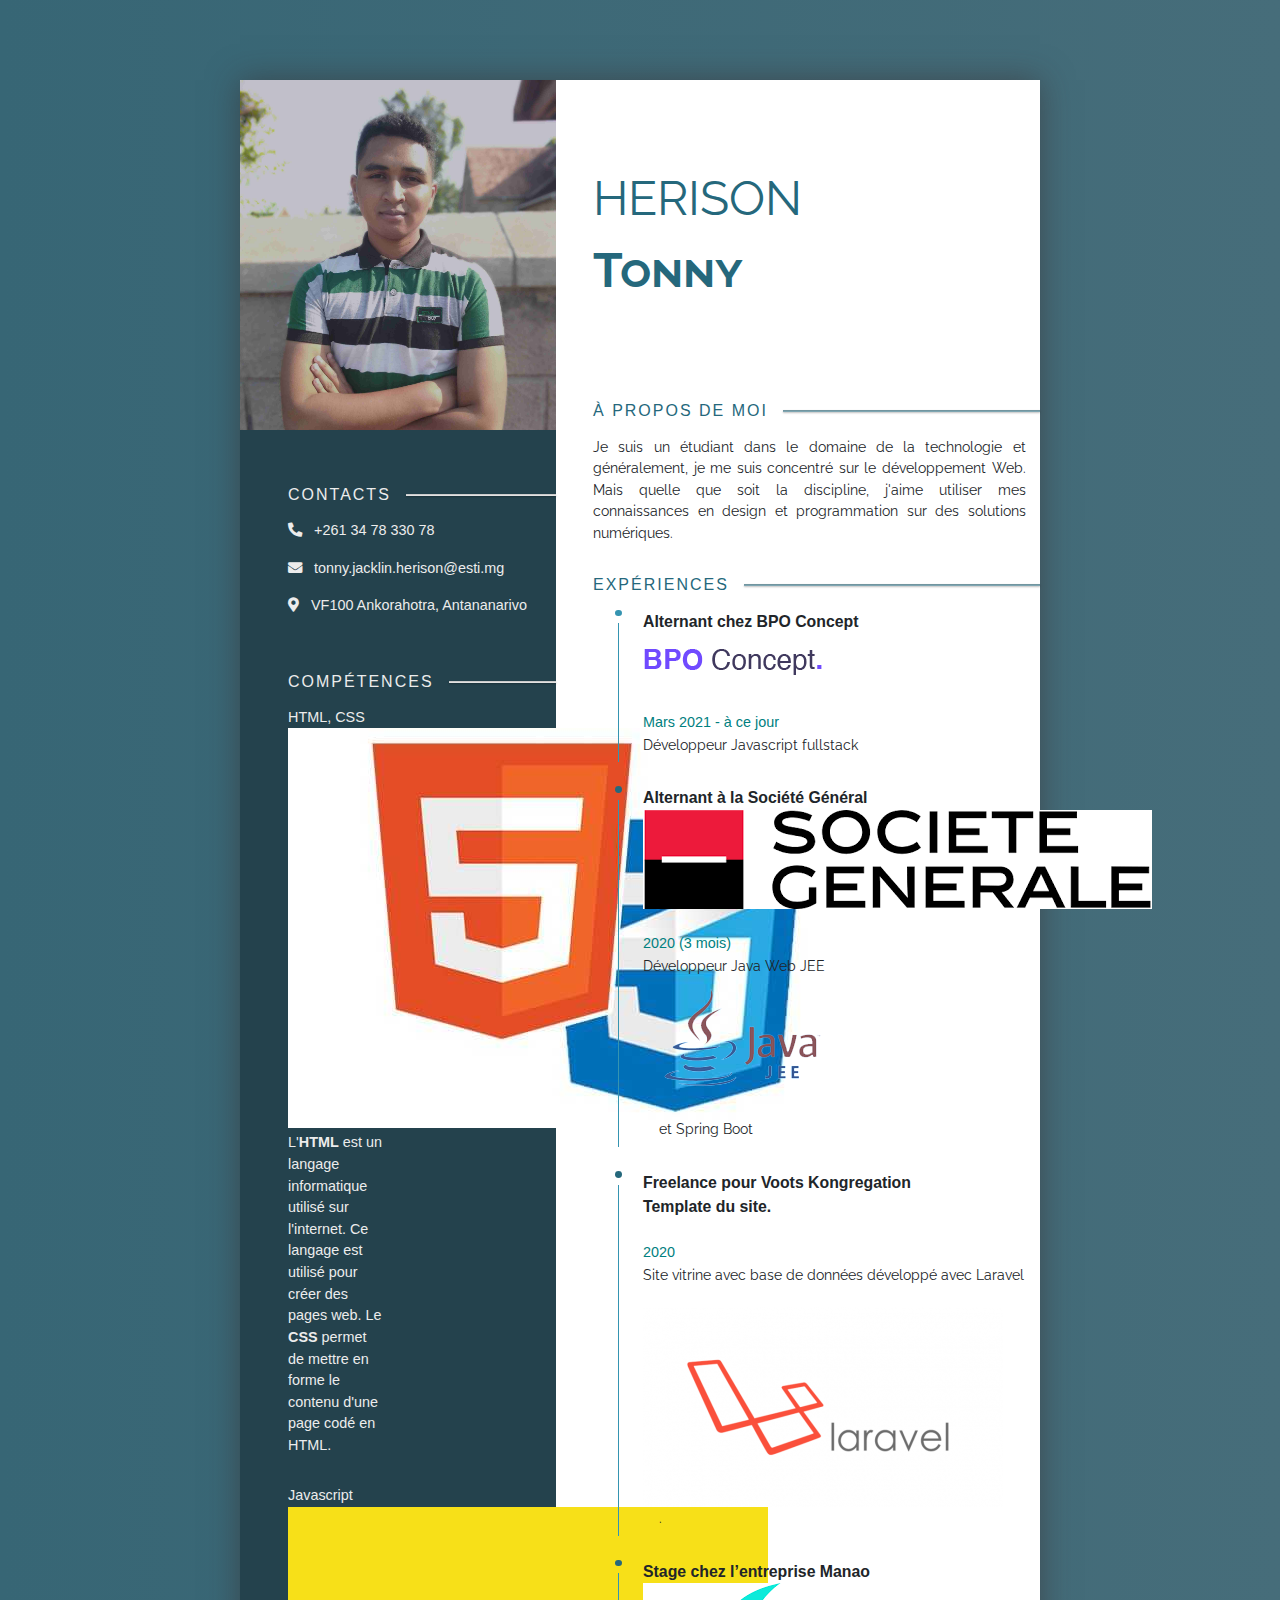
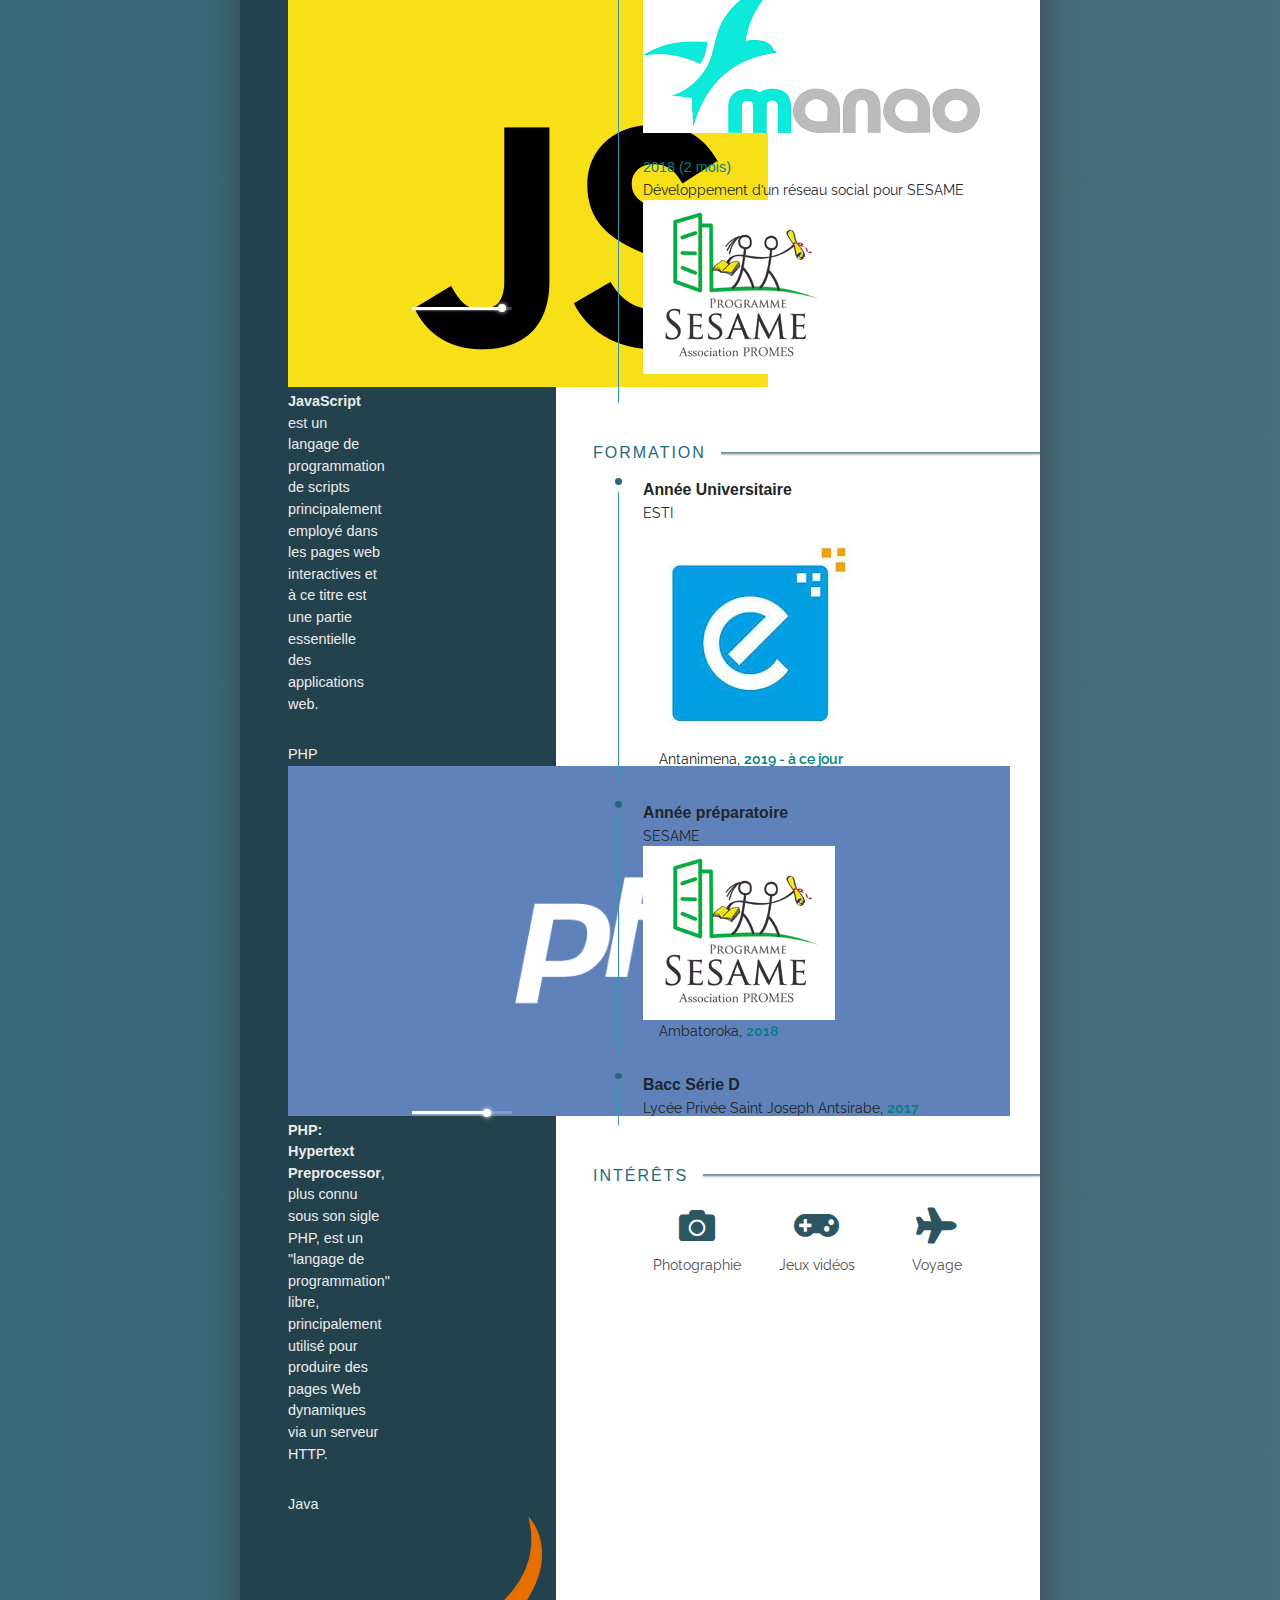
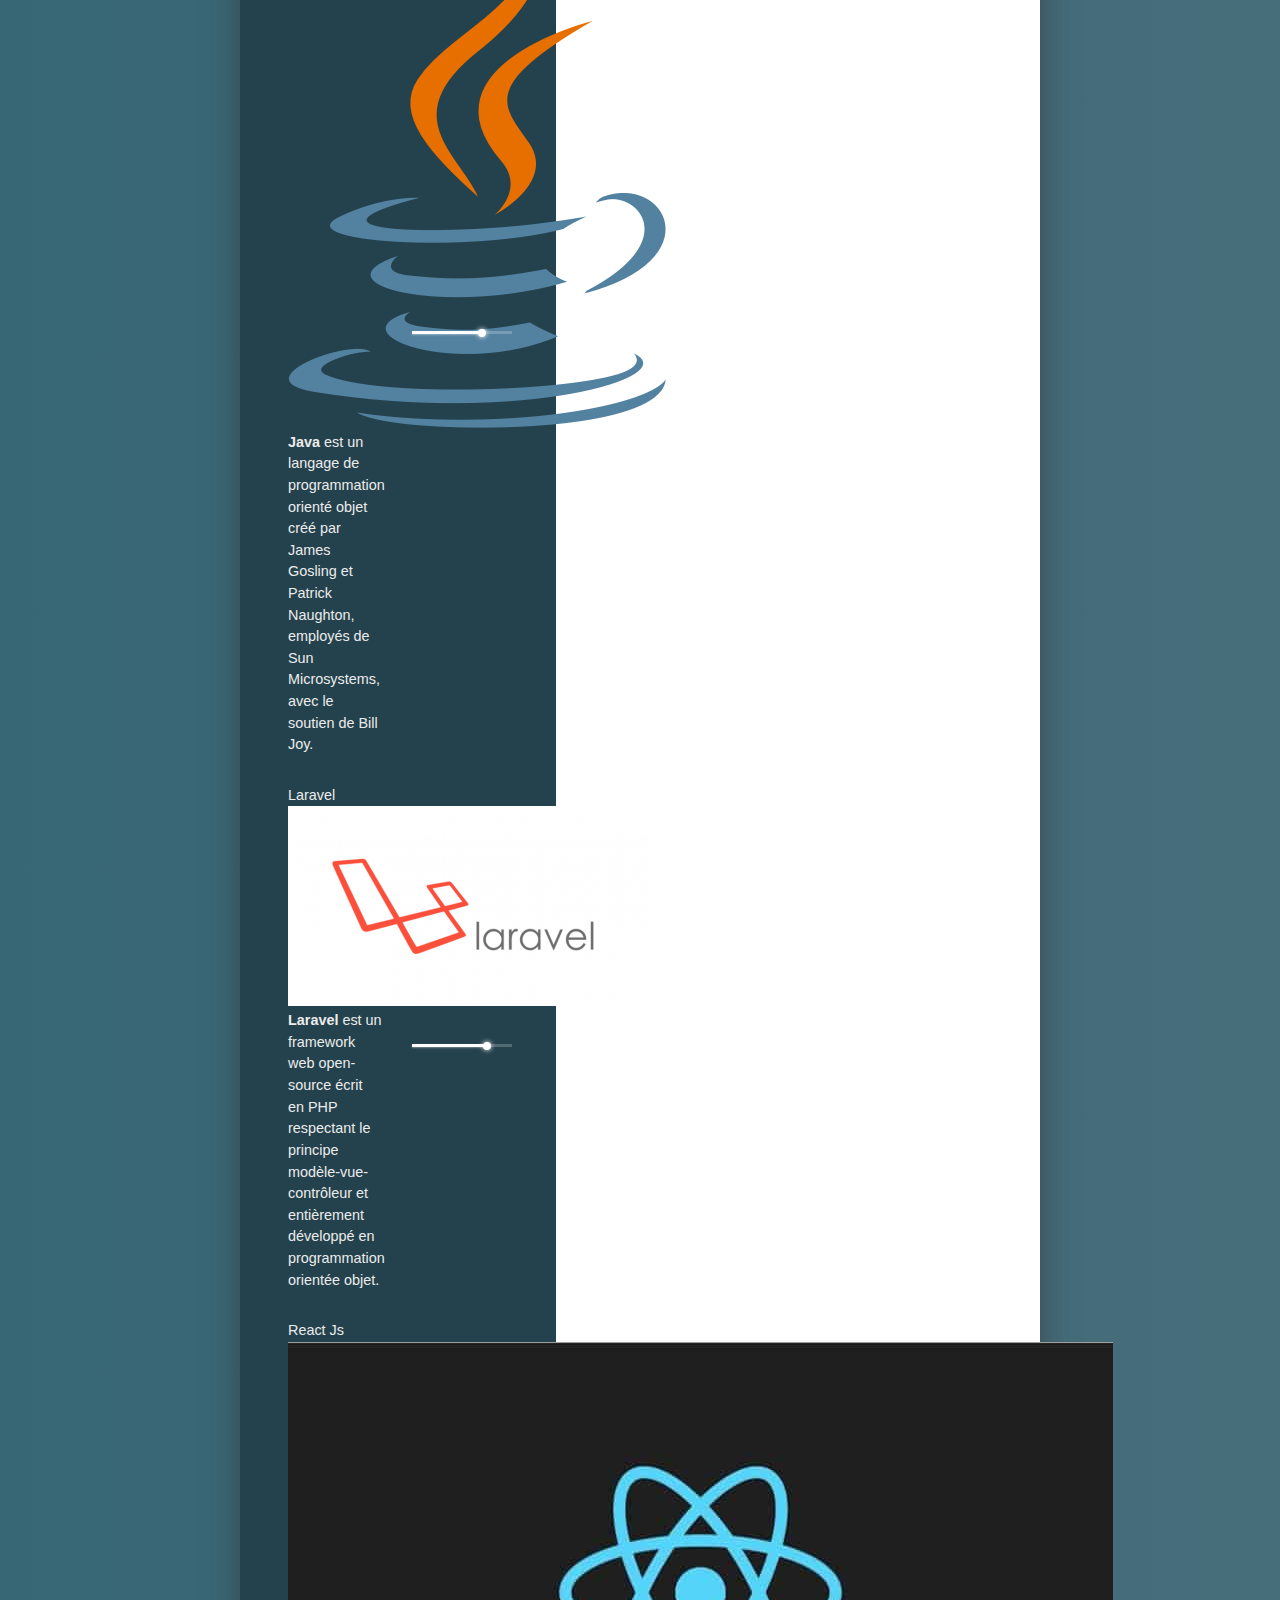
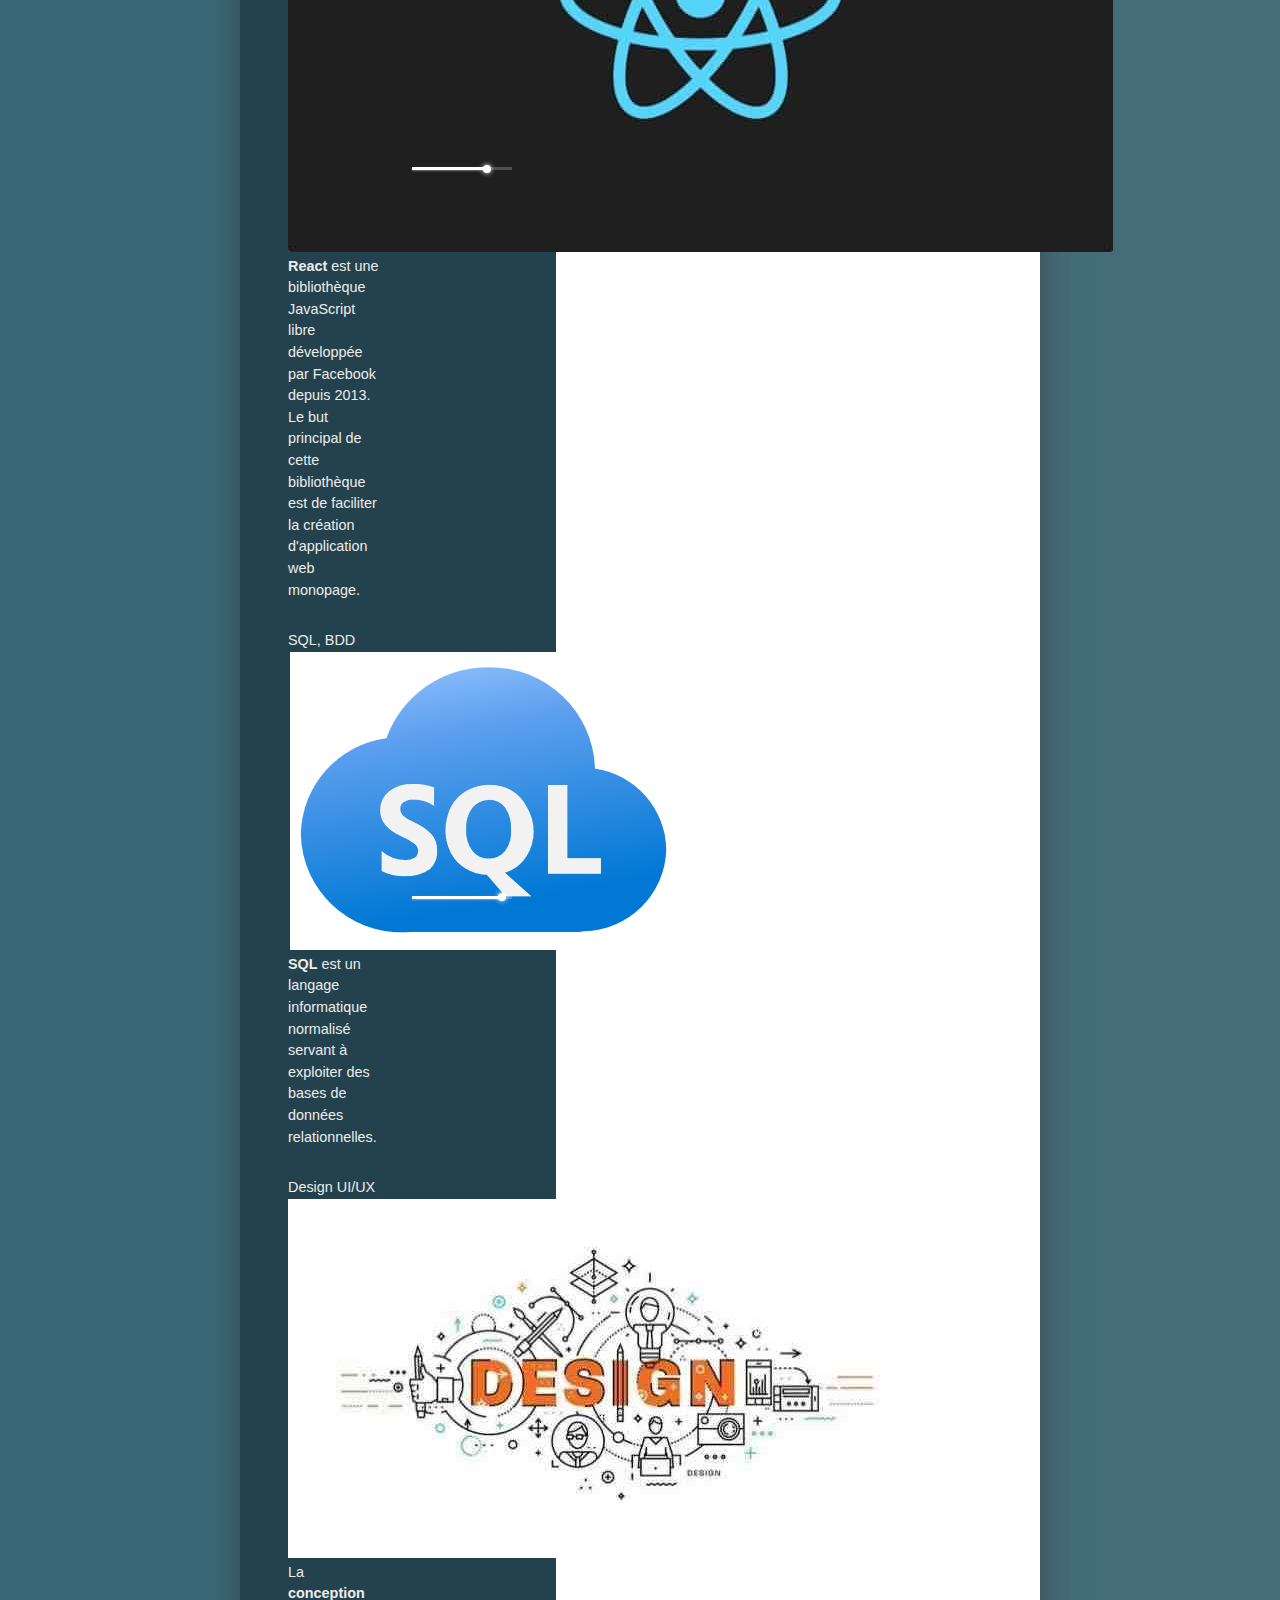
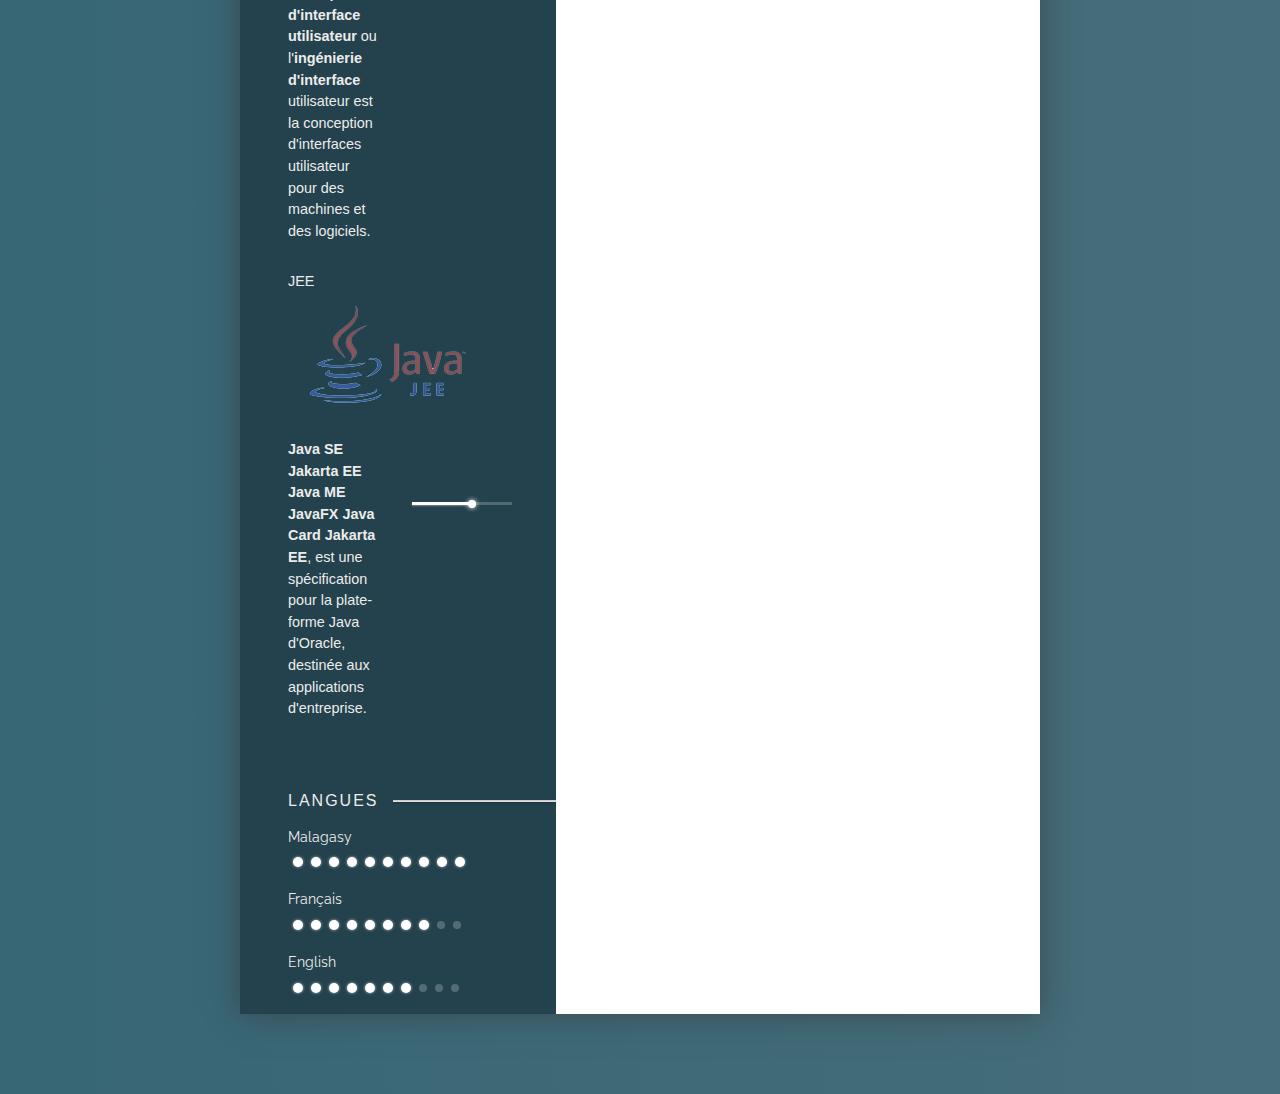
==== index.html @ b2d3aec9 "Maj CV 1.1" ====
<!DOCTYPE html>
<html lang="fr">
<head>
    <meta charset="UTF-8">
    <meta name="viewport" content="width=device-width, initial-scale=1.0">

    <link rel="stylesheet" href="./plugins/bootstrap-4.3.1-dist/css/bootstrap.min.css">
    <link rel="stylesheet" href="./plugins/fontawesome-free-5.15.1-web/css/all.min.css">
    <link rel="stylesheet" href="./assets/css/tooltip.min.css">
    <link rel="stylesheet" href="./assets/css/master.min.css">
    <link rel="stylesheet" href="./assets/css/responsive.min.css">

    <link rel="shortcut icon" href="./favicon.svg" type="image/svg">

    <title>Tonny HERISON</title>
</head>
<body>
    
    <main>
        <div class="principale">
            <div class="row">
                <div class="col-5" id="left-side">
                    <button class="btn-close p-2 pt-3">
                        <span></span>
                    </button>
                    <div class="left-content">
                        <div class="poster">
                            <img src="./assets/images/photo.jpg" alt="HERISON Tonny">
                        </div>
                        <div class="contenu">
                            <div class="contacts bloc">
                                <div class="d-flex align-items-center bloc-title">
                                    <h6>Contacts</h6>
                                    <hr class="title-line"/>
                                </div>
                                <div class="contact-list">
                                    <p>
                                        <i class="fa fa-phone-alt mr-2"></i> 
                                        <a href="tel:0347833078">+261 34 78 330 78</a>
                                    </p>
                                    <p>
                                        <i class="fa fa-envelope mr-2"></i> 
                                        <a href="mailto:tonny.jacklin.herison@esti.mg" title="Envoyer un mail">
                                            tonny.jacklin.herison@esti.mg
                                        </a>
                                    </p>
                                    <p>
                                        <i class="fa fa-map-marker-alt mr-2"></i> VF100 Ankorahotra, Antananarivo
                                    </p>
                                </div>
                            </div>

                            <div class="skills bloc mt-5">
                                <div class="d-flex align-items-center bloc-title">
                                    <h6>Compétences</h6>
                                    <hr class="title-line"/>
                                </div>
                                <div class="skill-list">
                                    <div class="row">
                                        <div class="col-5 tj-tooltip">
                                            <a href="https://fr.wikipedia.org/wiki/Hypertext_Markup_Language" class="skill-name d-block" target="_blank">
                                                HTML, CSS
                                            </a>
                                            <div class="tooltip-content">
                                                <div class="langage-description">
                                                    <img src="./assets/images/html5-css3-hd.jpg" alt="">
                                                    <p class="description mt-1">
                                                        L'<strong>HTML</strong> est un langage informatique utilisé sur l'internet. Ce langage est utilisé pour créer des pages web. Le <strong>CSS</strong> permet de mettre en forme le contenu d'une page codé en HTML.
                                                    </p>
                                                </div>
                                            </div>
                                        </div>
                                        <div class="col-7 d-flex align-items-center">
                                            <div class="skill-value">
                                                <div class="value" data-html></div>
                                                <span class="value-point"></span>
                                            </div>
                                        </div>
                                    </div>
                                    <div class="row">
                                        <div class="col-5 tj-tooltip">
                                            <a href="https://fr.wikipedia.org/wiki/JavaScript" class="skill-name" target="_blank">Javascript</a>
                                            <div class="tooltip-content">
                                                <div class="langage-description">
                                                    <img src="./assets/images/JavaScript_logo_2.svg.png" alt="Javascript">
                                                    <p class="description mt-1">
                                                        <strong>JavaScript</strong> est un langage de programmation de scripts principalement employé dans les pages web interactives et à ce titre est une partie essentielle des applications web.
                                                    </p>
                                                </div>
                                            </div>
                                        </div>
                                        <div class="col-7 d-flex align-items-center">
                                            <div class="skill-value">
                                                <div class="value" data-js></div>
                                                <span class="value-point"></span>
                                            </div>
                                        </div>
                                    </div>
                                    <div class="row">
                                        <div class="col-5 tj-tooltip">
                                            <a class="skill-name" href="https://fr.wikipedia.org/wiki/PHP" target="_blank">PHP</a>
                                            <div class="tooltip-content">
                                                <div class="langage-description">
                                                    <img src="./assets/images/PHP_Logo.png" alt="">
                                                    <p class="description mt-1">
                                                        <strong>PHP: Hypertext Preprocessor</strong>, plus connu sous son sigle PHP, est un "langage de programmation" libre, principalement utilisé pour produire des pages Web dynamiques via un serveur HTTP.
                                                    </p>
                                                </div>
                                            </div>
                                        </div>
                                        <div class="col-7 d-flex align-items-center">
                                            <div class="skill-value">
                                                <div class="value" data-php></div>
                                                <span class="value-point"></span>
                                            </div>
                                        </div>
                                    </div>
                                    <div class="row">
                                        <div class="col-5 tj-tooltip">
                                            <a href="https://fr.wikipedia.org/wiki/Java_(technique)" class="skill-name" target="_blank">Java</a>
                                            <div class="tooltip-content">
                                                <div class="langage-description">
                                                    <img src="./assets/images/java.png" alt="">
                                                    <p class="description mt-1">
                                                        <strong>Java</strong> est un langage de programmation orienté objet créé par James Gosling et Patrick Naughton, employés de Sun Microsystems, avec le soutien de Bill Joy.
                                                    </p>
                                                </div>
                                            </div>
                                        </div>
                                        <div class="col-7 d-flex align-items-center">
                                            <div class="skill-value">
                                                <div class="value" data-java></div>
                                                <span class="value-point"></span>
                                            </div>
                                        </div>
                                    </div>
                                    <div class="row">
                                        <div class="col-5 tj-tooltip">
                                            <a href="https://fr.wikipedia.org/wiki/Laravel" class="skill-name" target="_blank">Laravel</a>
                                            <div class="tooltip-content">
                                                <div class="langage-description">
                                                    <img src="./assets/images/laravel.png" alt="">
                                                    <p class="description mt-1">
                                                        <strong>Laravel</strong> est un framework web open-source écrit en PHP respectant le principe modèle-vue-contrôleur et entièrement développé en programmation orientée objet.
                                                    </p>
                                                </div>
                                            </div>
                                        </div>
                                        <div class="col-7 d-flex align-items-center">
                                            <div class="skill-value">
                                                <div class="value" data-laravel></div>
                                                <span class="value-point"></span>
                                            </div>
                                        </div>
                                    </div>
                                    <div class="row">
                                        <div class="col-5 tj-tooltip">
                                            <a href="https://fr.wikipedia.org/wiki/React_(JavaScript)" class="skill-name" target="_blank">React Js</a>
                                            <div class="tooltip-content">
                                                <div class="langage-description">
                                                    <img src="./assets/images/react.jpg" alt="">
                                                    <p class="description mt-1">
                                                        <strong>React</strong> est une bibliothèque JavaScript libre développée par Facebook depuis 2013. Le but principal de cette bibliothèque est de faciliter la création d'application web monopage.
                                                    </p>
                                                </div>
                                            </div>
                                        </div>
                                        <div class="col-7 d-flex align-items-center">
                                            <div class="skill-value">
                                                <div class="value" data-react></div>
                                                <span class="value-point"></span>
                                            </div>
                                        </div>
                                    </div>
                                    <div class="row">
                                        <div class="col-5 tj-tooltip">
                                            <a href="https://fr.wikipedia.org/wiki/Structured_Query_Language" class="skill-name" target="_blank">SQL, BDD</a>
                                            <div class="tooltip-content">
                                                <div class="langage-description">
                                                    <img src="./assets/images/SQL.png" alt="">
                                                    <p class="description mt-1">
                                                        <strong>SQL</strong> est un langage informatique normalisé servant à exploiter des bases de données relationnelles.
                                                    </p>
                                                </div>
                                            </div>
                                        </div>
                                        <div class="col-7 d-flex align-items-center">
                                            <div class="skill-value">
                                                <div class="value" data-database></div>
                                                <span class="value-point"></span>
                                            </div>
                                        </div>
                                    </div>
                                    <div class="row">
                                        <div class="col-5 tj-tooltip">
                                            <a href="https://en.wikipedia.org/wiki/User_interface_design" class="skill-name" target="_blank">Design UI/UX</a>
                                            <div class="tooltip-content">
                                                <div class="langage-description">
                                                    <img src="./assets/images/design.jpg" alt="">
                                                    <p class="description mt-1">
                                                        La <strong>conception d'interface utilisateur</strong> ou l'<strong>ingénierie d'interface</strong> utilisateur est la conception d'interfaces utilisateur pour des machines et des logiciels.
                                                    </p>
                                                </div>
                                            </div>
                                        </div>
                                        <div class="col-7 d-flex align-items-center">
                                            <div class="skill-value">
                                                <div class="value" data-design></div>
                                                <span class="value-point"></span>
                                            </div>
                                        </div>
                                    </div>
                                    <div class="row">
                                        <div class="col-5 tj-tooltip">
                                            <a href="https://fr.wikipedia.org/wiki/Jakarta_EE" class="skill-name" target="_blank">JEE</a>
                                            <div class="tooltip-content">
                                                <div class="langage-description">
                                                    <img src="./assets/images/jee-282x300.png" alt="">
                                                    <p class="description mt-1">
                                                        <strong>Java SE Jakarta EE Java ME JavaFX Java Card Jakarta EE</strong>, est une spécification pour la plate-forme Java d'Oracle, destinée aux applications d'entreprise.
                                                    </p>
                                                </div>
                                            </div>
                                        </div>
                                        <div class="col-7 d-flex align-items-center">
                                            <div class="skill-value">
                                                <div class="value" data-jee></div>
                                                <span class="value-point"></span>
                                            </div>
                                        </div>
                                    </div>
                                </div>
                            </div>

                            <div class="langues bloc mt-5">
                                <div class="d-flex align-items-center bloc-title">
                                    <h6>Langues</h6>
                                    <hr class="title-line"/>
                                </div>
                                <div class="langues-list">
                                    <p class="langue-item d-flex flex-column">
                                        <span class="langue-name">Malagasy</span>
                                        <span class="langue-skill" data-langue="Malagasy">
                                            <span></span><span></span><span></span><span></span>
                                            <span></span><span></span><span></span><span></span>
                                            <span></span><span></span>
                                        </span>
                                    </p>
                                    <p class="langue-item d-flex flex-column">
                                        <span class="langue-name">Français</span>
                                        <span class="langue-skill" data-langue="Francais">
                                            <span></span><span></span><span></span><span></span>
                                            <span></span><span></span><span></span><span></span>
                                            <span></span><span></span>
                                        </span>
                                    </p>
                                    <p class="langue-item d-flex flex-column">
                                        <span class="langue-name">English</span>
                                        <span class="langue-skill" data-langue="English">
                                            <span></span><span></span><span></span><span></span>
                                            <span></span><span></span><span></span><span></span>
                                            <span></span><span></span>
                                        </span>
                                    </p>
                                </div>
                            </div>
                        </div>
                    </div>
                </div>
                <div class="col-7" id="right-side">
                    <button class="btn-menu ml-1 p-2 pt-3 mr-3">
                        <svg width="40" height="40">
                            <line x1="5" x2="30" y1="5" y2="5"/>
                            <line x1="15" x2="40" y1="15" y2="15"/>
                            <line x1="0" x2="25" y1="25" y2="25"/>
                        </svg>
                    </button>
                    <div class="right-content">
                        <div class="name d-flex flex-wrap">
                            <div class="w-100">
                                <hr class="top-line"/>
                            </div>
                            <div class="name-details w-100">
                                <div class="w-100">
                                    <span class="first-name d-block">
                                        HERISON
                                    </span>
                                    <span class="last-name d-block">
                                        Tonny
                                    </span>
                                    <span class="job">
                                        <span class="job-post"></span>
                                        <span class="curseur"></span>
                                    </span>
                                </div>
                                <div class="d-flex flex-column justify-content-center align-items-center">
                                    <a href="https://www.linkedin.com/in/tonny-jacklin-herison-71429a157/" target="_blank" class="social-link mb-3">
                                        <i class="fab fa-linkedin-in"></i>
                                    </a>
                                    <a href="https://github.com/tonny-herison" target="_blank" class="social-link">
                                        <i class="fab fa-github-alt"></i>
                                    </a>
                                </div>
                            </div>
                            <div class="w-100">
                                <hr class="bottom-line"/>
                            </div>
                        </div>

                        <div class="about bloc">
                            <div class="d-flex align-items-center bloc-title">
                                <h6>À propos de moi</h6>
                                <hr class="title-line"/>
                            </div>
                            <div class="about-details">
                                Je suis un étudiant dans le domaine de la technologie et généralement, je me suis concentré sur le développement Web. Mais quelle que soit la discipline, j'aime utiliser mes connaissances en design et programmation sur des solutions numériques.
                            </div>
                        </div>

                        <div class="experience bloc mt-4">
                            <div class="d-flex align-items-center bloc-title">
                                <h6>Expériences</h6>
                                <hr class="title-line"/>
                            </div>
                            <ul class="experience-list">
                                <li class="experience-item d-flex">
                                    <p class="d-flex flex-column align-items-center">
                                        <span class="dot active"></span>
                                        <span class="line"></span>
                                    </p>
                                    <p>
                                        <span class="title d-block">
                                            Alternant chez <span class="tj-tooltip">
                                                <a href="http://www.bpoconcept.com/" class="company-name" target="_blank">BPO Concept</a>
                                                <span class="tooltip-content bpo-logo" style="padding: 0 10px;">
                                                    <span class="langage-description d-block">
                                                        <img src="./assets/images/bpo.png" alt="BPO Concept">
                                                    </span>
                                                </span>
                                            </span>
                                        </span>
                                        <span class="date d-block">Mars 2021 - à ce jour</span>
                                        <span class="activity d-block">
                                            Développeur Javascript fullstack
                                        </span>
                                    </p>
                                </li>
                                <li class="experience-item d-flex">
                                    <p class="d-flex flex-column align-items-center">
                                        <span class="dot"></span>
                                        <span class="line"></span>
                                    </p>
                                    <p>
                                        <span class="title d-block">
                                            Alternant à la <span class="tj-tooltip">
                                                <a href="https://www.societegenerale.com/fr" class="company-name" target="_blank">Société Général</a>
                                                <span class="tooltip-content sg-logo">
                                                    <span class="langage-description d-block">
                                                        <img src="./assets/images/sg.png" alt="Société Général">
                                                    </span>
                                                </span>
                                            </span>
                                        </span>
                                        <span class="date d-block">2020 (3 mois)</span>
                                        <span class="activity d-block">
                                            Développeur Java Web <span class="tj-tooltip">
                                                <a href="https://fr.wikipedia.org/wiki/Jakarta_EE" class="company-name" target="_blank">JEE</a>
                                                <span class="tooltip-content sg-logo">
                                                    <span class="langage-description d-block">
                                                        <img src="./assets/images/jee-282x300.png" alt="ESTI">
                                                    </span>
                                                </span>
                                            </span> et Spring Boot
                                        </span>
                                    </p>
                                </li>
                                <li class="experience-item d-flex">
                                    <p class="d-flex flex-column align-items-center">
                                        <span class="dot"></span>
                                        <span class="line"></span>
                                    </p>
                                    <p>
                                        <span class="title d-block">
                                            Freelance pour <span class="tj-tooltip">
                                                <a href="https://tonny-herison.github.io/voots/" target="_blank" class="company-name">Voots Kongregation</a>
                                                <span class="tooltip-content m-1">
                                                    <span class="langage-description">
                                                        <span class="description d-block">
                                                            Template du site.
                                                        </span>
                                                    </span>
                                                </span>
                                            </span>
                                        </span>
                                        <span class="date d-block">2020</span>
                                        <span class="activity d-block">
                                            Site vitrine avec base de données développé avec <span class="tj-tooltip">
                                                <a href="https://fr.wikipedia.org/wiki/Laravel" class="company-name" target="_blank">Laravel</a>
                                                <span class="tooltip-content sg-logo">
                                                    <span class="langage-description d-block">
                                                        <img src="./assets/images/laravel.png" alt="Laravel">
                                                    </span>
                                                </span>
                                            </span>.
                                        </span>
                                    </p>
                                </li>
                                <li class="experience-item d-flex">
                                    <p class="d-flex flex-column align-items-center">
                                        <span class="dot"></span>
                                        <span class="line"></span>
                                    </p>
                                    <p>
                                        <span class="title d-block">
                                            Stage chez l’entreprise <span class="tj-tooltip">
                                                <a href="https://www.manao.eu/" class="company-name" target="_blank">Manao</a>
                                                <span class="tooltip-content sg-logo">
                                                    <span class="langage-description d-block">
                                                        <img src="./assets/images/manao.png" alt="Manao">
                                                    </span>
                                                </span>
                                            </span>
                                        </span>
                                        <span class="date d-block">2018 (2 mois)</span>
                                        <span class="activity d-block">
                                            Développement d’un réseau social pour <span class="tj-tooltip">
                                                <a href="http://sesame.promesmada.org/" class="company-name" target="_blank">SESAME</a>
                                                <span class="tooltip-content sg-logo">
                                                    <span class="langage-description d-block">
                                                        <img src="./assets/images/sesame.png" alt="SESAME">
                                                    </span>
                                                </span>
                                            </span>
                                        </span>
                                    </p>
                                </li>
                            </ul>
                        </div>

                        <div class="formation bloc mt-4">
                            <div class="d-flex align-items-center bloc-title">
                                <h6>Formation</h6>
                                <hr class="title-line"/>
                            </div>
                            <ul class="formation-list">
                                <li class="formation-item d-flex">
                                    <p class="d-flex flex-column align-items-center">
                                        <span class="dot"></span>
                                        <span class="line"></span>
                                    </p>
                                    <p>
                                        <span class="degree d-block">Année Universitaire</span>
                                        <span class="school d-block">
                                            <span class="tj-tooltip">
                                                <a href="https://esti.mg/" class="company-name" target="blank">ESTI</a>
                                                <span class="tooltip-content sg-logo">
                                                    <span class="langage-description d-block">
                                                        <img src="./assets/images/esti.jpeg" alt="ESTI">
                                                    </span>
                                                </span>
                                            </span> Antanimena, 
                                            <span class="date">2019 - à ce jour</span>
                                        </span>
                                    </p>
                                </li>
                                <li class="formation-item d-flex">
                                    <p class="d-flex flex-column align-items-center">
                                        <span class="dot"></span>
                                        <span class="line"></span>
                                    </p>
                                    <p>
                                        <span class="degree d-block">Année préparatoire</span>
                                        <span class="school d-block">
                                            <span class="tj-tooltip">
                                                <a href="http://sesame.promesmada.org/" class="company-name" target="_blank">SESAME</a>
                                                <span class="tooltip-content sg-logo">
                                                    <span class="langage-description d-block">
                                                        <img src="./assets/images/sesame.png" alt="ESTI">
                                                    </span>
                                                </span>
                                            </span> Ambatoroka, 
                                            <span class="date">2018</span>
                                        </span>
                                    </p>
                                </li>
                                <li class="formation-item d-flex">
                                    <p class="d-flex flex-column align-items-center">
                                        <span class="dot"></span>
                                        <span class="line"></span>
                                    </p>
                                    <p>
                                        <span class="degree d-block">Bacc Série D</span>
                                        <span class="school d-block">Lycée Privée Saint Joseph Antsirabe, 
                                            <span class="date">2017</span>
                                        </span>
                                    </p>
                                </li>
                            </ul>
                        </div>

                        <div class="interest bloc mt-4 mb-4">
                            <div class="d-flex align-items-center bloc-title">
                                <h6>Intérêts</h6>
                                <hr class="title-line"/>
                            </div>
                            <ul class="interest-list d-flex justify-content-center text-center">
                                <li class="interest-item">
                                    <span class="icon d-block">
                                        <i class="fa fa-camera"></i>
                                    </span>
                                    <span class="title d-block">
                                        Photographie
                                    </span>
                                </li>
                                <li class="interest-item">
                                    <span class="icon d-block">
                                        <i class="fa fa-gamepad"></i>
                                    </span>
                                    <span class="title d-block">
                                        Jeux vidéos
                                    </span>
                                </li>
                                <li class="interest-item">
                                    <span class="icon d-block">
                                        <i class="fa fa-plane"></i>
                                    </span>
                                    <span class="title d-block">
                                        Voyage
                                    </span>
                                </li>
                            </ul>
                        </div>
                    </div>
                </div>
            </div>
        </div>
    </main>

    <script src="./plugins/JQuery/jquery-3.5.1.min.js"></script>
    <!-- <script src="./plugins/bootstrap-4.3.1-dist/js/bootstrap.min.js"></script> -->
    <script src="./assets/js/master.min.js"></script>
</body>
</html>
---- assets/css/master.min.css ----
@font-face{font-family:Raleway;src:url(../fonts/Raleway/Raleway-VariableFont_wght.ttf) format('truetype')}body{background:linear-gradient(to right,#376675,#466d7a)}main{display:flex;justify-content:center;align-items:center}::selection{color:#fff;background:#1f3b44}a{color:inherit}a:hover{color:inherit;text-decoration:underline;text-decoration-color:#ffffff3a}.principale{background-color:#fff;margin-top:5rem;margin-bottom:5rem;width:800px;height:auto;box-shadow:0 0 30px rgba(56,40,40,.5);position:relative;font-size:.9em}.principale div.row{transition:transform .5s cubic-bezier(.19,1,.22,1)}.btn-menu{border:none;display:none;background:0 0;position:absolute}.btn-menu svg line{stroke:#274146;stroke-width:2px;transition:all .3s cubic-bezier(.645,.045,.355,1)}.btn-close{border:none;display:none;background:0 0;position:absolute;z-index:100;padding-right:17px!important;transform:translateX(calc(338px - 100%));background:linear-gradient(45deg,transparent,rgba(0,0,0,.3))}.btn-close span{display:inline-block;width:20px;height:20px;border-top:3px solid #ffffff9c;border-right:3px solid #ffffff9c;border-radius:3px;transform:rotate(45deg)}.btn-menu:hover>svg line:nth-child(1){transform:translateX(7px)}.btn-menu:hover>svg line:nth-child(2){transform:translateX(-10px)}.btn-menu:hover>svg line:nth-child(3){transform:translateX(10px)}.left-content,.right-content{position:relative;width:100%;height:100%}.left-content{background:#24424d;color:#ececec}.right-content{padding-left:.5em}.poster{position:relative;width:100%;height:350px}.poster img{width:100%;height:100%;object-fit:cover;object-position:center 20%}.contenu{padding-left:3rem;padding-top:2rem}.bloc{position:relative}.bloc-title{margin:1rem 0 .5rem 0}.bloc-title h6{cursor:default;text-transform:uppercase;letter-spacing:2px;white-space:nowrap;margin-top:2px;margin-bottom:2px;transition:text-shadow .5s}.bloc-title hr.title-line{background-color:#e2e2e2;width:100%;height:1px;margin-left:15px;box-shadow:0 1px 2px #00000041;transition:margin .5s}.left-content .bloc:hover>.bloc-title h6{text-shadow:0 0 2px #ffffff79;color:#fff}.right-content .bloc:hover>.bloc-title h6{text-shadow:0 0 2px #6db8e452}.bloc:hover>.bloc-title hr.title-line{margin-left:50px}.skill-list .row{margin-bottom:.8rem}.skill-value{position:relative;display:flex;flex-wrap:nowrap;align-items:center;width:100px;height:3px;background:#ffffff36}.skill-value .value{background:#fff;box-shadow:0 1px 2px #ffffff60;height:3px}.skill-value .value-point{display:inline-block;width:8px;height:8px;margin-left:-4px;background:#fff;border-radius:50%;box-shadow:0 0 5px #fff}.skill-value .value[data-html]{width:95%}.skill-value .value[data-js]{width:90%}.skill-value .value[data-php]{width:75%}.skill-value .value[data-java]{width:70%}.skill-value .value[data-laravel]{width:75%}.skill-value .value[data-react]{width:75%}.skill-value .value[data-database]{width:90%}.skill-value .value[data-design]{width:80%}.skill-value .value[data-jee]{width:60%}.langue-skill{display:flex;flex-wrap:nowrap;justify-content:flex-start;align-items:center}.langue-item .langue-name{font-family:Raleway}.langue-skill span{display:inline-block;margin:10px 3px 5px 5px;width:8px;height:8px;background:#ffffff38;border-radius:50%}.langue-skill[data-langue=English] span:nth-child(1),.langue-skill[data-langue=English] span:nth-child(2),.langue-skill[data-langue=English] span:nth-child(3),.langue-skill[data-langue=English] span:nth-child(4),.langue-skill[data-langue=English] span:nth-child(5),.langue-skill[data-langue=English] span:nth-child(6),.langue-skill[data-langue=English] span:nth-child(7),.langue-skill[data-langue=Francais] span:nth-child(1),.langue-skill[data-langue=Francais] span:nth-child(2),.langue-skill[data-langue=Francais] span:nth-child(3),.langue-skill[data-langue=Francais] span:nth-child(4),.langue-skill[data-langue=Francais] span:nth-child(5),.langue-skill[data-langue=Francais] span:nth-child(6),.langue-skill[data-langue=Francais] span:nth-child(7),.langue-skill[data-langue=Francais] span:nth-child(8),.langue-skill[data-langue=Malagasy] span:nth-child(1),.langue-skill[data-langue=Malagasy] span:nth-child(10),.langue-skill[data-langue=Malagasy] span:nth-child(2),.langue-skill[data-langue=Malagasy] span:nth-child(3),.langue-skill[data-langue=Malagasy] span:nth-child(4),.langue-skill[data-langue=Malagasy] span:nth-child(5),.langue-skill[data-langue=Malagasy] span:nth-child(6),.langue-skill[data-langue=Malagasy] span:nth-child(7),.langue-skill[data-langue=Malagasy] span:nth-child(8),.langue-skill[data-langue=Malagasy] span:nth-child(9){width:10px;height:10px;background:#fff;box-shadow:0 0 3px #ffffffab}.right-content .bloc-title{color:#25687c}.right-content .bloc-title hr.title-line{background-color:#25687c96}.name{font-family:Raleway;margin:3rem 0 2rem 0;color:#25687c;cursor:default;overflow:hidden}.name .first-name,.name .last-name{font-size:3rem}.name .last-name{font-weight:700;font-variant:small-caps}.name .name-details{display:flex;flex-wrap:nowrap;transition:transform .5s}.name .name-details div:nth-child(2){height:100%;transform:translateX(150%)}.name .bottom-line,.name .top-line{height:1px;background:#25687ccc;width:0%;transition:width .5s}.name .top-line{position:relative;float:right}.name .bottom-line{position:relative;float:left}.name .name-details .social-link{display:flex;justify-content:center;align-items:center;width:2.3rem;height:2.3rem;font-size:1.2rem;border:1px solid #25687c;color:#25687c;transition:background .3s,color .3s,transform .5s cubic-bezier(.175,.885,.32,1.275)}.name .name-details .social-link:hover{text-decoration:none;background:#25687c;color:#fff}.name:hover>div .bottom-line,.name:hover>div .top-line{width:80%}.name:hover>.name-details .social-link{transform:translateX(-200%)}.name:hover>.name-details{transform:scale(.95)}.about .about-details{font-family:Raleway;text-align:justify;padding-right:1em}.job{color:#474747;font-weight:700;letter-spacing:2.5px}.experience-list,.formation-list,.interest-list{list-style:none;padding-left:0}.experience-list .experience-item p:nth-child(1),.formation-list .formation-item p:nth-child(1){min-width:50px}.experience-list .experience-item .dot,.formation-list .formation-item .dot{display:block;width:7px;height:7px;border-radius:50%;background:#25687c;transition:background .3s,box-shadow .3s}.dot.active{background:#3594b1!important}.experience-list .experience-item .line,.formation-list .formation-item .line{display:block;width:1px;max-height:100%;height:100%;background:#3594b1;transform:translateY(7px);transition:max-height .5s}.experience-list .experience-item:hover>p .dot,.formation-list .formation-item:hover>p .dot{background:#3594b1;box-shadow:0 0 5px #3594b19a}.experience-list .experience-item:hover>p .line,.formation-list .formation-item:hover>p .line{max-height:80%}.experience-list .experience-item,.formation-list .formation-item{margin-bottom:15px}.experience-item .title,.formation-item .degree{font-weight:700;font-size:1.1em}.formation-item .school{font-family:Raleway;color:#222}.formation-item .date{color:teal;font-weight:600}.experience-item .date{color:teal}.experience-item .activity{font-family:Raleway}.interest-list{flex-wrap:wrap}.interest-list .interest-item{width:120px}.interest-item .icon{font-size:2.5em;color:#2d5663}.interest-item .title{font-family:Raleway;color:#4d4d4d}.curseur{width:1px;height:15px;margin-left:-7px;transform:translateY(2px);display:inline-block;background:#999;animation:cursor-anim 3s infinite cubic-bezier(.68,-.55,.265,1.55)}@keyframes cursor-anim{0%,100%{opacity:1}50%{opacity:0}}.company-name:hover{text-decoration:underline rgba(128,128,128,.555)}.sg-logo{padding:1rem}
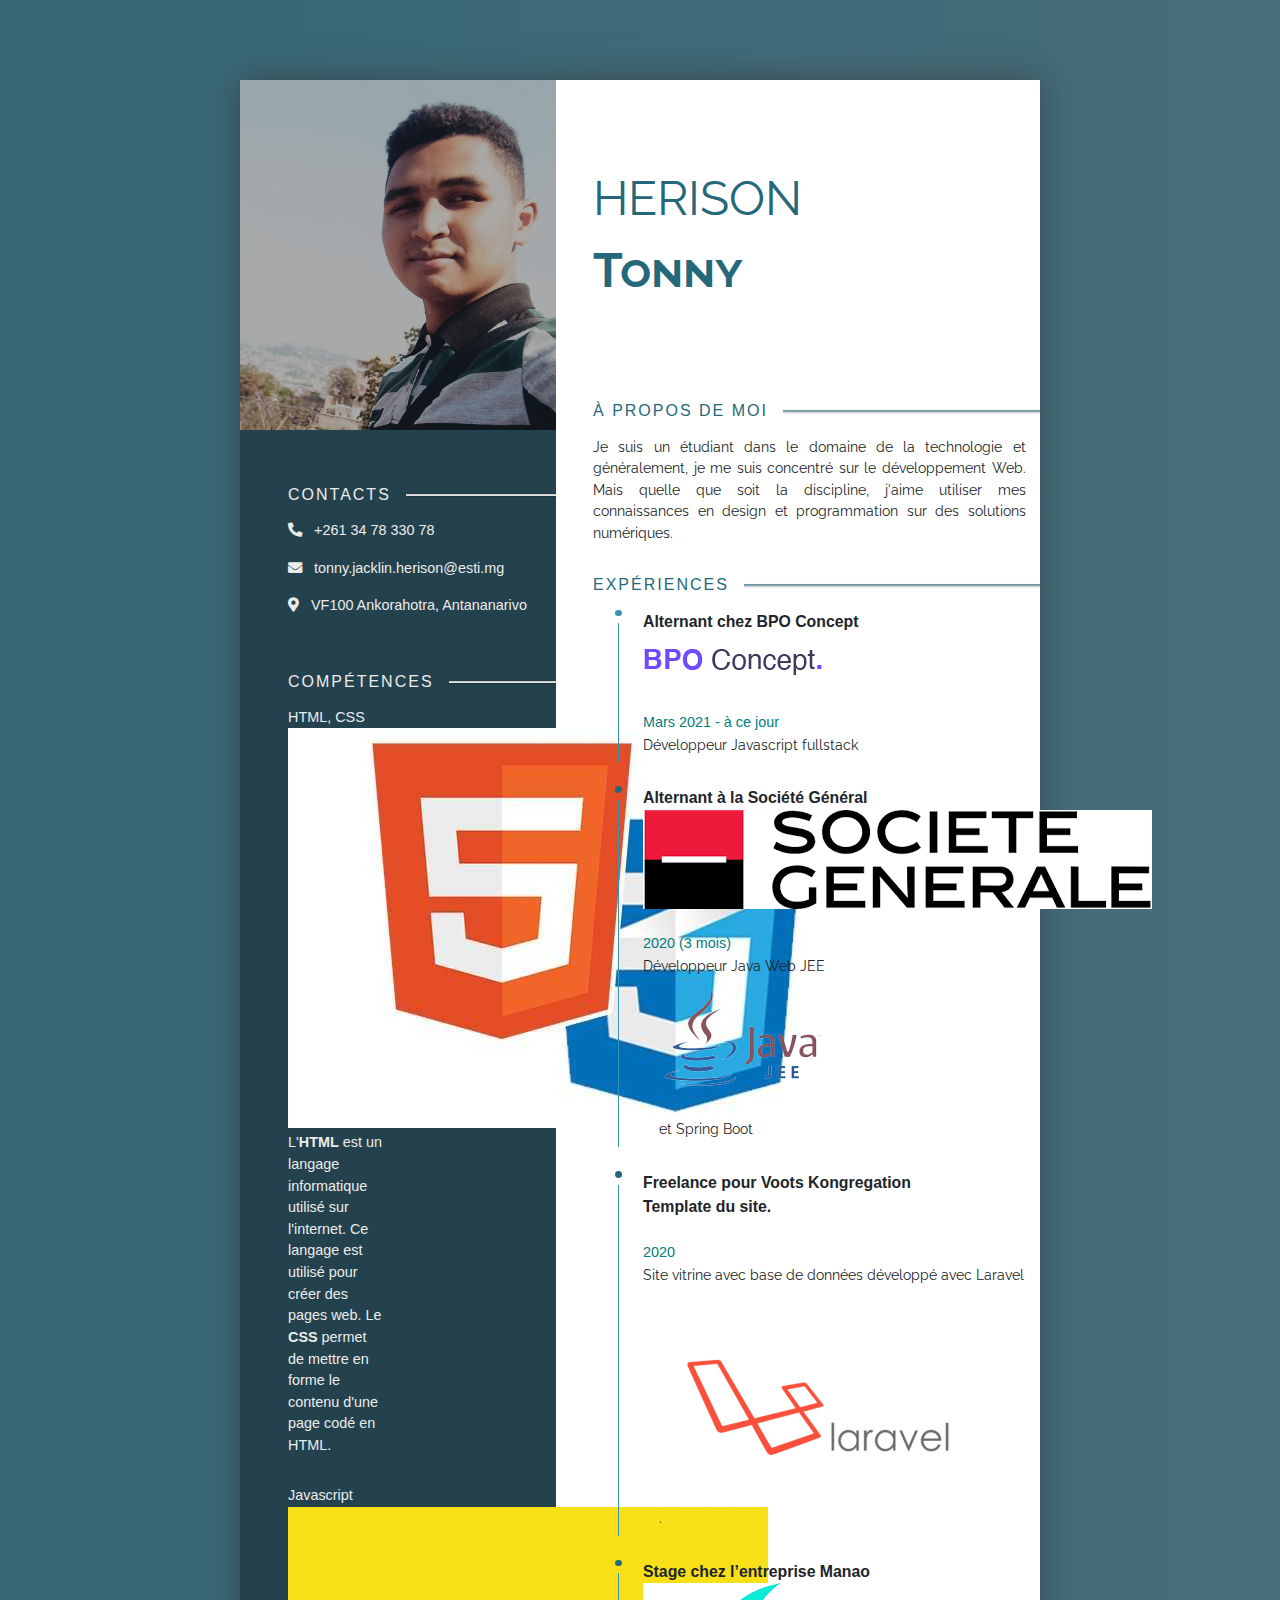
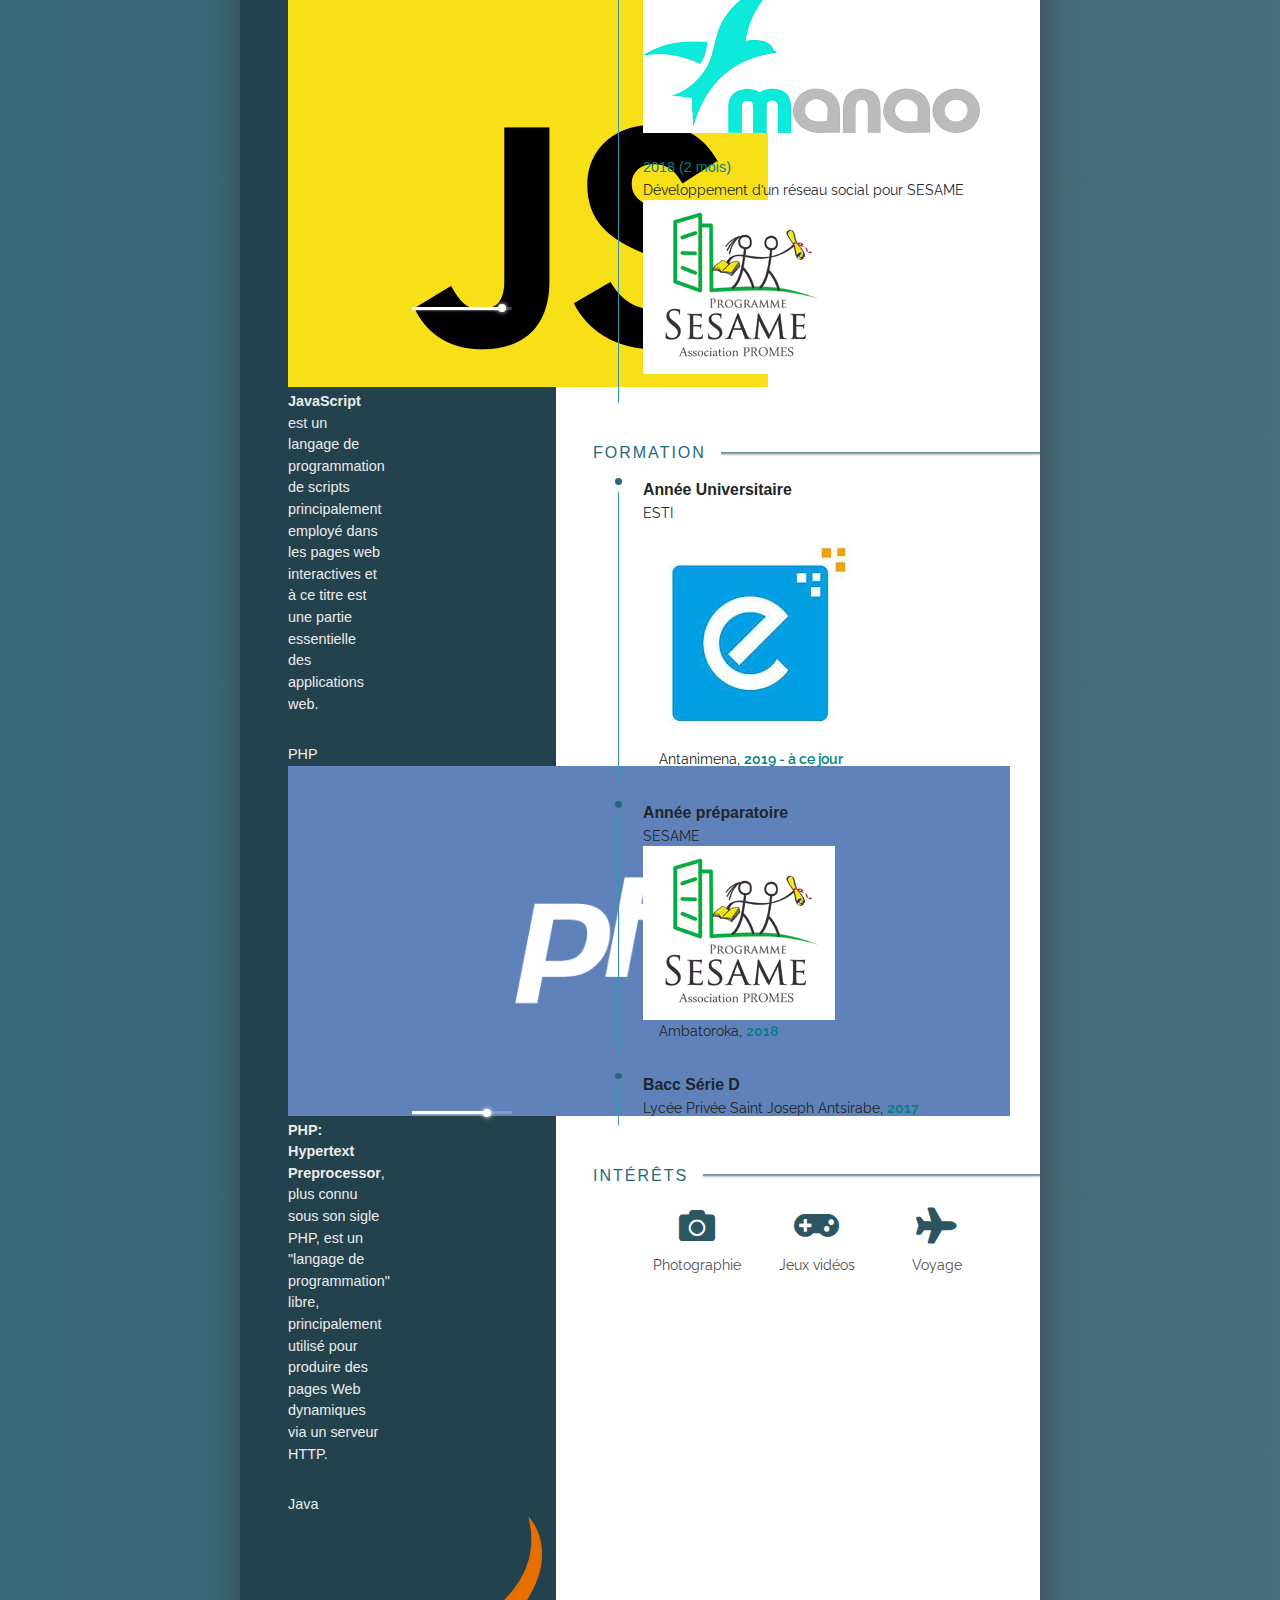
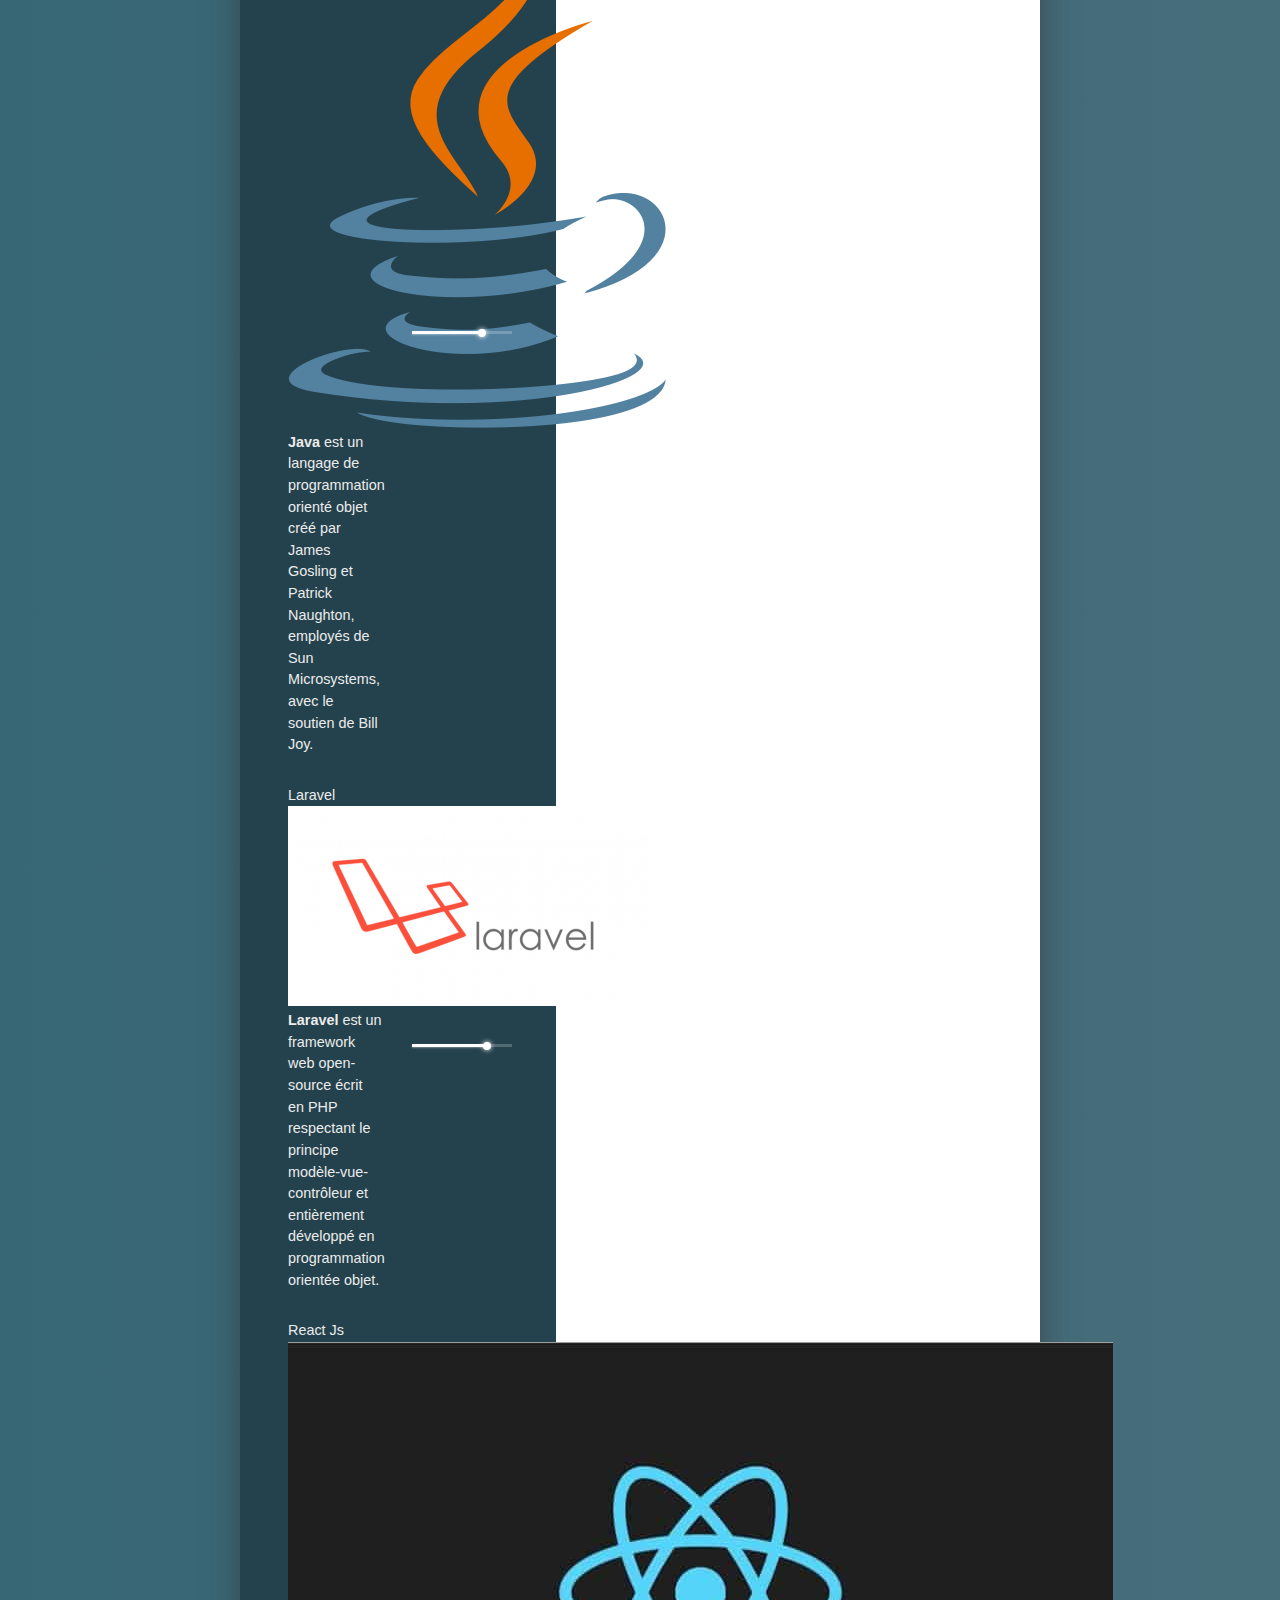
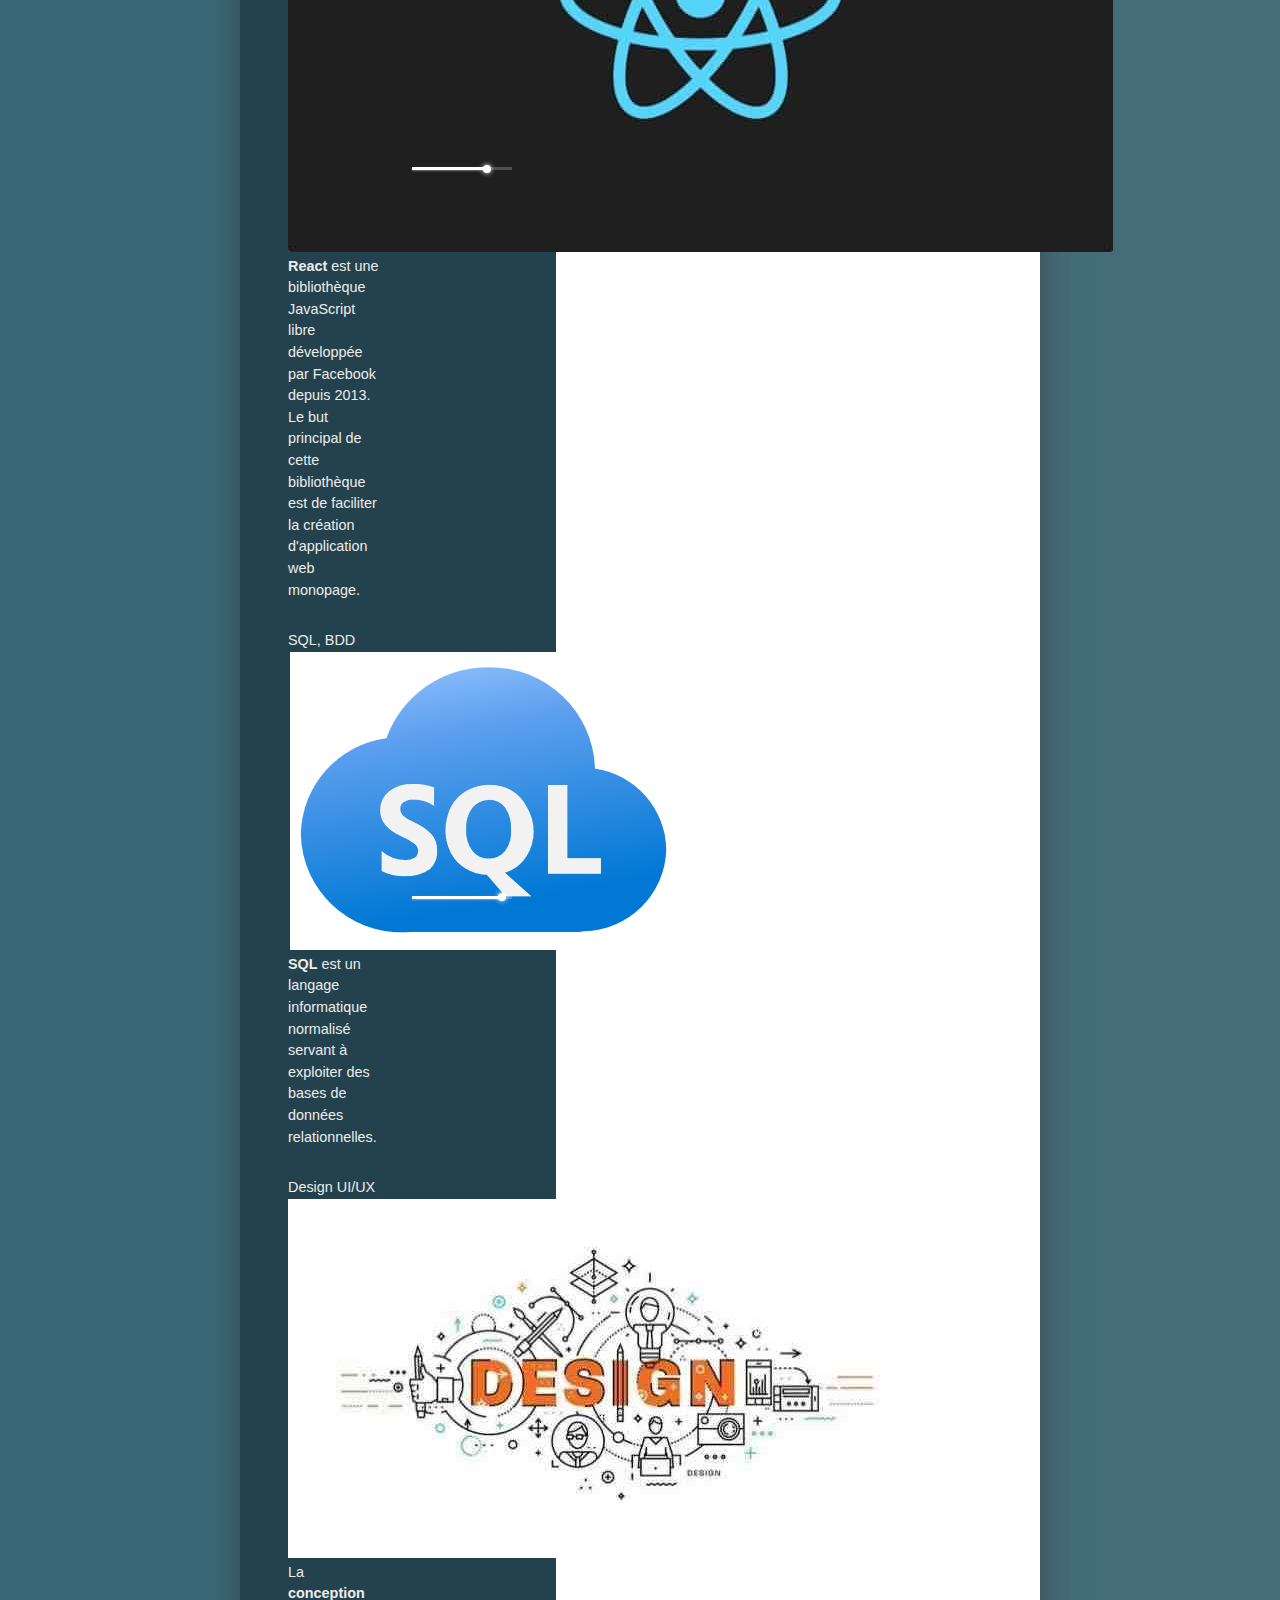
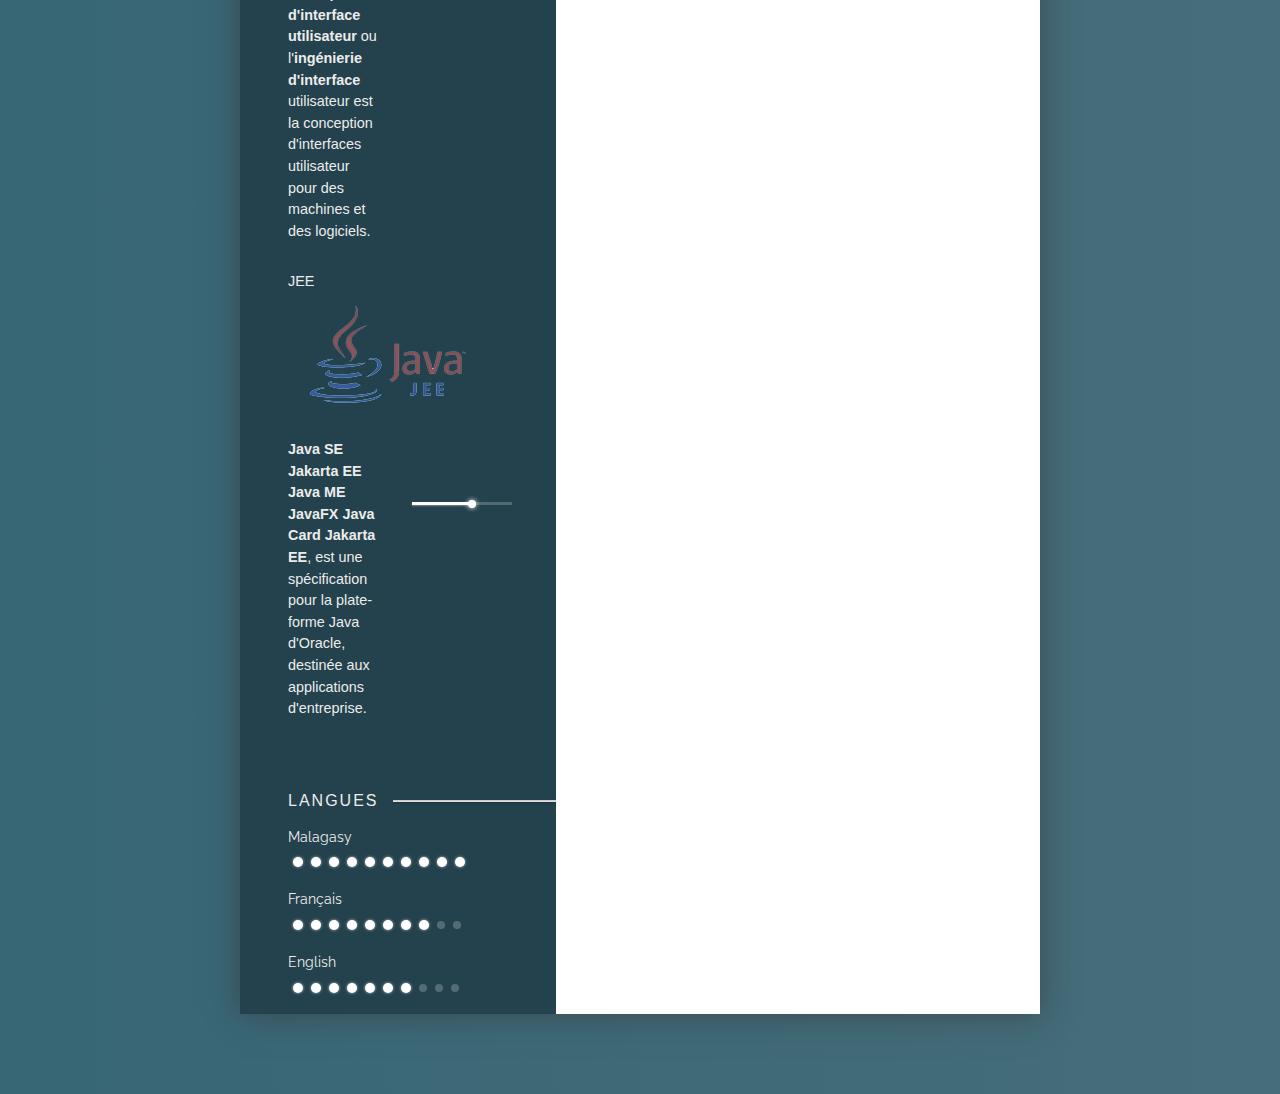
==== commit de24d7ef: "Responsive updates" ====
--- a/index.html
+++ b/index.html
@@ -1,543 +1 @@
-<!DOCTYPE html>
-<html lang="fr">
-<head>
-    <meta charset="UTF-8">
-    <meta name="viewport" content="width=device-width, initial-scale=1.0">
-
-    <link rel="stylesheet" href="./plugins/bootstrap-4.3.1-dist/css/bootstrap.min.css">
-    <link rel="stylesheet" href="./plugins/fontawesome-free-5.15.1-web/css/all.min.css">
-    <link rel="stylesheet" href="./assets/css/tooltip.min.css">
-    <link rel="stylesheet" href="./assets/css/master.min.css">
-    <link rel="stylesheet" href="./assets/css/responsive.min.css">
-
-    <link rel="shortcut icon" href="./favicon.svg" type="image/svg">
-
-    <title>Tonny HERISON</title>
-</head>
-<body>
-    
-    <main>
-        <div class="principale">
-            <div class="row">
-                <div class="col-5" id="left-side">
-                    <button class="btn-close p-2 pt-3">
-                        <span></span>
-                    </button>
-                    <div class="left-content">
-                        <div class="poster">
-                            <img src="./assets/images/photo.jpg" alt="HERISON Tonny">
-                        </div>
-                        <div class="contenu">
-                            <div class="contacts bloc">
-                                <div class="d-flex align-items-center bloc-title">
-                                    <h6>Contacts</h6>
-                                    <hr class="title-line"/>
-                                </div>
-                                <div class="contact-list">
-                                    <p>
-                                        <i class="fa fa-phone-alt mr-2"></i> 
-                                        <a href="tel:0347833078">+261 34 78 330 78</a>
-                                    </p>
-                                    <p>
-                                        <i class="fa fa-envelope mr-2"></i> 
-                                        <a href="mailto:tonny.jacklin.herison@esti.mg" title="Envoyer un mail">
-                                            tonny.jacklin.herison@esti.mg
-                                        </a>
-                                    </p>
-                                    <p>
-                                        <i class="fa fa-map-marker-alt mr-2"></i> VF100 Ankorahotra, Antananarivo
-                                    </p>
-                                </div>
-                            </div>
-
-                            <div class="skills bloc mt-5">
-                                <div class="d-flex align-items-center bloc-title">
-                                    <h6>Compétences</h6>
-                                    <hr class="title-line"/>
-                                </div>
-                                <div class="skill-list">
-                                    <div class="row">
-                                        <div class="col-5 tj-tooltip">
-                                            <a href="https://fr.wikipedia.org/wiki/Hypertext_Markup_Language" class="skill-name d-block" target="_blank">
-                                                HTML, CSS
-                                            </a>
-                                            <div class="tooltip-content">
-                                                <div class="langage-description">
-                                                    <img src="./assets/images/html5-css3-hd.jpg" alt="">
-                                                    <p class="description mt-1">
-                                                        L'<strong>HTML</strong> est un langage informatique utilisé sur l'internet. Ce langage est utilisé pour créer des pages web. Le <strong>CSS</strong> permet de mettre en forme le contenu d'une page codé en HTML.
-                                                    </p>
-                                                </div>
-                                            </div>
-                                        </div>
-                                        <div class="col-7 d-flex align-items-center">
-                                            <div class="skill-value">
-                                                <div class="value" data-html></div>
-                                                <span class="value-point"></span>
-                                            </div>
-                                        </div>
-                                    </div>
-                                    <div class="row">
-                                        <div class="col-5 tj-tooltip">
-                                            <a href="https://fr.wikipedia.org/wiki/JavaScript" class="skill-name" target="_blank">Javascript</a>
-                                            <div class="tooltip-content">
-                                                <div class="langage-description">
-                                                    <img src="./assets/images/JavaScript_logo_2.svg.png" alt="Javascript">
-                                                    <p class="description mt-1">
-                                                        <strong>JavaScript</strong> est un langage de programmation de scripts principalement employé dans les pages web interactives et à ce titre est une partie essentielle des applications web.
-                                                    </p>
-                                                </div>
-                                            </div>
-                                        </div>
-                                        <div class="col-7 d-flex align-items-center">
-                                            <div class="skill-value">
-                                                <div class="value" data-js></div>
-                                                <span class="value-point"></span>
-                                            </div>
-                                        </div>
-                                    </div>
-                                    <div class="row">
-                                        <div class="col-5 tj-tooltip">
-                                            <a class="skill-name" href="https://fr.wikipedia.org/wiki/PHP" target="_blank">PHP</a>
-                                            <div class="tooltip-content">
-                                                <div class="langage-description">
-                                                    <img src="./assets/images/PHP_Logo.png" alt="">
-                                                    <p class="description mt-1">
-                                                        <strong>PHP: Hypertext Preprocessor</strong>, plus connu sous son sigle PHP, est un "langage de programmation" libre, principalement utilisé pour produire des pages Web dynamiques via un serveur HTTP.
-                                                    </p>
-                                                </div>
-                                            </div>
-                                        </div>
-                                        <div class="col-7 d-flex align-items-center">
-                                            <div class="skill-value">
-                                                <div class="value" data-php></div>
-                                                <span class="value-point"></span>
-                                            </div>
-                                        </div>
-                                    </div>
-                                    <div class="row">
-                                        <div class="col-5 tj-tooltip">
-                                            <a href="https://fr.wikipedia.org/wiki/Java_(technique)" class="skill-name" target="_blank">Java</a>
-                                            <div class="tooltip-content">
-                                                <div class="langage-description">
-                                                    <img src="./assets/images/java.png" alt="">
-                                                    <p class="description mt-1">
-                                                        <strong>Java</strong> est un langage de programmation orienté objet créé par James Gosling et Patrick Naughton, employés de Sun Microsystems, avec le soutien de Bill Joy.
-                                                    </p>
-                                                </div>
-                                            </div>
-                                        </div>
-                                        <div class="col-7 d-flex align-items-center">
-                                            <div class="skill-value">
-                                                <div class="value" data-java></div>
-                                                <span class="value-point"></span>
-                                            </div>
-                                        </div>
-                                    </div>
-                                    <div class="row">
-                                        <div class="col-5 tj-tooltip">
-                                            <a href="https://fr.wikipedia.org/wiki/Laravel" class="skill-name" target="_blank">Laravel</a>
-                                            <div class="tooltip-content">
-                                                <div class="langage-description">
-                                                    <img src="./assets/images/laravel.png" alt="">
-                                                    <p class="description mt-1">
-                                                        <strong>Laravel</strong> est un framework web open-source écrit en PHP respectant le principe modèle-vue-contrôleur et entièrement développé en programmation orientée objet.
-                                                    </p>
-                                                </div>
-                                            </div>
-                                        </div>
-                                        <div class="col-7 d-flex align-items-center">
-                                            <div class="skill-value">
-                                                <div class="value" data-laravel></div>
-                                                <span class="value-point"></span>
-                                            </div>
-                                        </div>
-                                    </div>
-                                    <div class="row">
-                                        <div class="col-5 tj-tooltip">
-                                            <a href="https://fr.wikipedia.org/wiki/React_(JavaScript)" class="skill-name" target="_blank">React Js</a>
-                                            <div class="tooltip-content">
-                                                <div class="langage-description">
-                                                    <img src="./assets/images/react.jpg" alt="">
-                                                    <p class="description mt-1">
-                                                        <strong>React</strong> est une bibliothèque JavaScript libre développée par Facebook depuis 2013. Le but principal de cette bibliothèque est de faciliter la création d'application web monopage.
-                                                    </p>
-                                                </div>
-                                            </div>
-                                        </div>
-                                        <div class="col-7 d-flex align-items-center">
-                                            <div class="skill-value">
-                                                <div class="value" data-react></div>
-                                                <span class="value-point"></span>
-                                            </div>
-                                        </div>
-                                    </div>
-                                    <div class="row">
-                                        <div class="col-5 tj-tooltip">
-                                            <a href="https://fr.wikipedia.org/wiki/Structured_Query_Language" class="skill-name" target="_blank">SQL, BDD</a>
-                                            <div class="tooltip-content">
-                                                <div class="langage-description">
-                                                    <img src="./assets/images/SQL.png" alt="">
-                                                    <p class="description mt-1">
-                                                        <strong>SQL</strong> est un langage informatique normalisé servant à exploiter des bases de données relationnelles.
-                                                    </p>
-                                                </div>
-                                            </div>
-                                        </div>
-                                        <div class="col-7 d-flex align-items-center">
-                                            <div class="skill-value">
-                                                <div class="value" data-database></div>
-                                                <span class="value-point"></span>
-                                            </div>
-                                        </div>
-                                    </div>
-                                    <div class="row">
-                                        <div class="col-5 tj-tooltip">
-                                            <a href="https://en.wikipedia.org/wiki/User_interface_design" class="skill-name" target="_blank">Design UI/UX</a>
-                                            <div class="tooltip-content">
-                                                <div class="langage-description">
-                                                    <img src="./assets/images/design.jpg" alt="">
-                                                    <p class="description mt-1">
-                                                        La <strong>conception d'interface utilisateur</strong> ou l'<strong>ingénierie d'interface</strong> utilisateur est la conception d'interfaces utilisateur pour des machines et des logiciels.
-                                                    </p>
-                                                </div>
-                                            </div>
-                                        </div>
-                                        <div class="col-7 d-flex align-items-center">
-                                            <div class="skill-value">
-                                                <div class="value" data-design></div>
-                                                <span class="value-point"></span>
-                                            </div>
-                                        </div>
-                                    </div>
-                                    <div class="row">
-                                        <div class="col-5 tj-tooltip">
-                                            <a href="https://fr.wikipedia.org/wiki/Jakarta_EE" class="skill-name" target="_blank">JEE</a>
-                                            <div class="tooltip-content">
-                                                <div class="langage-description">
-                                                    <img src="./assets/images/jee-282x300.png" alt="">
-                                                    <p class="description mt-1">
-                                                        <strong>Java SE Jakarta EE Java ME JavaFX Java Card Jakarta EE</strong>, est une spécification pour la plate-forme Java d'Oracle, destinée aux applications d'entreprise.
-                                                    </p>
-                                                </div>
-                                            </div>
-                                        </div>
-                                        <div class="col-7 d-flex align-items-center">
-                                            <div class="skill-value">
-                                                <div class="value" data-jee></div>
-                                                <span class="value-point"></span>
-                                            </div>
-                                        </div>
-                                    </div>
-                                </div>
-                            </div>
-
-                            <div class="langues bloc mt-5">
-                                <div class="d-flex align-items-center bloc-title">
-                                    <h6>Langues</h6>
-                                    <hr class="title-line"/>
-                                </div>
-                                <div class="langues-list">
-                                    <p class="langue-item d-flex flex-column">
-                                        <span class="langue-name">Malagasy</span>
-                                        <span class="langue-skill" data-langue="Malagasy">
-                                            <span></span><span></span><span></span><span></span>
-                                            <span></span><span></span><span></span><span></span>
-                                            <span></span><span></span>
-                                        </span>
-                                    </p>
-                                    <p class="langue-item d-flex flex-column">
-                                        <span class="langue-name">Français</span>
-                                        <span class="langue-skill" data-langue="Francais">
-                                            <span></span><span></span><span></span><span></span>
-                                            <span></span><span></span><span></span><span></span>
-                                            <span></span><span></span>
-                                        </span>
-                                    </p>
-                                    <p class="langue-item d-flex flex-column">
-                                        <span class="langue-name">English</span>
-                                        <span class="langue-skill" data-langue="English">
-                                            <span></span><span></span><span></span><span></span>
-                                            <span></span><span></span><span></span><span></span>
-                                            <span></span><span></span>
-                                        </span>
-                                    </p>
-                                </div>
-                            </div>
-                        </div>
-                    </div>
-                </div>
-                <div class="col-7" id="right-side">
-                    <button class="btn-menu ml-1 p-2 pt-3 mr-3">
-                        <svg width="40" height="40">
-                            <line x1="5" x2="30" y1="5" y2="5"/>
-                            <line x1="15" x2="40" y1="15" y2="15"/>
-                            <line x1="0" x2="25" y1="25" y2="25"/>
-                        </svg>
-                    </button>
-                    <div class="right-content">
-                        <div class="name d-flex flex-wrap">
-                            <div class="w-100">
-                                <hr class="top-line"/>
-                            </div>
-                            <div class="name-details w-100">
-                                <div class="w-100">
-                                    <span class="first-name d-block">
-                                        HERISON
-                                    </span>
-                                    <span class="last-name d-block">
-                                        Tonny
-                                    </span>
-                                    <span class="job">
-                                        <span class="job-post"></span>
-                                        <span class="curseur"></span>
-                                    </span>
-                                </div>
-                                <div class="d-flex flex-column justify-content-center align-items-center">
-                                    <a href="https://www.linkedin.com/in/tonny-jacklin-herison-71429a157/" target="_blank" class="social-link mb-3">
-                                        <i class="fab fa-linkedin-in"></i>
-                                    </a>
-                                    <a href="https://github.com/tonny-herison" target="_blank" class="social-link">
-                                        <i class="fab fa-github-alt"></i>
-                                    </a>
-                                </div>
-                            </div>
-                            <div class="w-100">
-                                <hr class="bottom-line"/>
-                            </div>
-                        </div>
-
-                        <div class="about bloc">
-                            <div class="d-flex align-items-center bloc-title">
-                                <h6>À propos de moi</h6>
-                                <hr class="title-line"/>
-                            </div>
-                            <div class="about-details">
-                                Je suis un étudiant dans le domaine de la technologie et généralement, je me suis concentré sur le développement Web. Mais quelle que soit la discipline, j'aime utiliser mes connaissances en design et programmation sur des solutions numériques.
-                            </div>
-                        </div>
-
-                        <div class="experience bloc mt-4">
-                            <div class="d-flex align-items-center bloc-title">
-                                <h6>Expériences</h6>
-                                <hr class="title-line"/>
-                            </div>
-                            <ul class="experience-list">
-                                <li class="experience-item d-flex">
-                                    <p class="d-flex flex-column align-items-center">
-                                        <span class="dot active"></span>
-                                        <span class="line"></span>
-                                    </p>
-                                    <p>
-                                        <span class="title d-block">
-                                            Alternant chez <span class="tj-tooltip">
-                                                <a href="http://www.bpoconcept.com/" class="company-name" target="_blank">BPO Concept</a>
-                                                <span class="tooltip-content bpo-logo" style="padding: 0 10px;">
-                                                    <span class="langage-description d-block">
-                                                        <img src="./assets/images/bpo.png" alt="BPO Concept">
-                                                    </span>
-                                                </span>
-                                            </span>
-                                        </span>
-                                        <span class="date d-block">Mars 2021 - à ce jour</span>
-                                        <span class="activity d-block">
-                                            Développeur Javascript fullstack
-                                        </span>
-                                    </p>
-                                </li>
-                                <li class="experience-item d-flex">
-                                    <p class="d-flex flex-column align-items-center">
-                                        <span class="dot"></span>
-                                        <span class="line"></span>
-                                    </p>
-                                    <p>
-                                        <span class="title d-block">
-                                            Alternant à la <span class="tj-tooltip">
-                                                <a href="https://www.societegenerale.com/fr" class="company-name" target="_blank">Société Général</a>
-                                                <span class="tooltip-content sg-logo">
-                                                    <span class="langage-description d-block">
-                                                        <img src="./assets/images/sg.png" alt="Société Général">
-                                                    </span>
-                                                </span>
-                                            </span>
-                                        </span>
-                                        <span class="date d-block">2020 (3 mois)</span>
-                                        <span class="activity d-block">
-                                            Développeur Java Web <span class="tj-tooltip">
-                                                <a href="https://fr.wikipedia.org/wiki/Jakarta_EE" class="company-name" target="_blank">JEE</a>
-                                                <span class="tooltip-content sg-logo">
-                                                    <span class="langage-description d-block">
-                                                        <img src="./assets/images/jee-282x300.png" alt="ESTI">
-                                                    </span>
-                                                </span>
-                                            </span> et Spring Boot
-                                        </span>
-                                    </p>
-                                </li>
-                                <li class="experience-item d-flex">
-                                    <p class="d-flex flex-column align-items-center">
-                                        <span class="dot"></span>
-                                        <span class="line"></span>
-                                    </p>
-                                    <p>
-                                        <span class="title d-block">
-                                            Freelance pour <span class="tj-tooltip">
-                                                <a href="https://tonny-herison.github.io/voots/" target="_blank" class="company-name">Voots Kongregation</a>
-                                                <span class="tooltip-content m-1">
-                                                    <span class="langage-description">
-                                                        <span class="description d-block">
-                                                            Template du site.
-                                                        </span>
-                                                    </span>
-                                                </span>
-                                            </span>
-                                        </span>
-                                        <span class="date d-block">2020</span>
-                                        <span class="activity d-block">
-                                            Site vitrine avec base de données développé avec <span class="tj-tooltip">
-                                                <a href="https://fr.wikipedia.org/wiki/Laravel" class="company-name" target="_blank">Laravel</a>
-                                                <span class="tooltip-content sg-logo">
-                                                    <span class="langage-description d-block">
-                                                        <img src="./assets/images/laravel.png" alt="Laravel">
-                                                    </span>
-                                                </span>
-                                            </span>.
-                                        </span>
-                                    </p>
-                                </li>
-                                <li class="experience-item d-flex">
-                                    <p class="d-flex flex-column align-items-center">
-                                        <span class="dot"></span>
-                                        <span class="line"></span>
-                                    </p>
-                                    <p>
-                                        <span class="title d-block">
-                                            Stage chez l’entreprise <span class="tj-tooltip">
-                                                <a href="https://www.manao.eu/" class="company-name" target="_blank">Manao</a>
-                                                <span class="tooltip-content sg-logo">
-                                                    <span class="langage-description d-block">
-                                                        <img src="./assets/images/manao.png" alt="Manao">
-                                                    </span>
-                                                </span>
-                                            </span>
-                                        </span>
-                                        <span class="date d-block">2018 (2 mois)</span>
-                                        <span class="activity d-block">
-                                            Développement d’un réseau social pour <span class="tj-tooltip">
-                                                <a href="http://sesame.promesmada.org/" class="company-name" target="_blank">SESAME</a>
-                                                <span class="tooltip-content sg-logo">
-                                                    <span class="langage-description d-block">
-                                                        <img src="./assets/images/sesame.png" alt="SESAME">
-                                                    </span>
-                                                </span>
-                                            </span>
-                                        </span>
-                                    </p>
-                                </li>
-                            </ul>
-                        </div>
-
-                        <div class="formation bloc mt-4">
-                            <div class="d-flex align-items-center bloc-title">
-                                <h6>Formation</h6>
-                                <hr class="title-line"/>
-                            </div>
-                            <ul class="formation-list">
-                                <li class="formation-item d-flex">
-                                    <p class="d-flex flex-column align-items-center">
-                                        <span class="dot"></span>
-                                        <span class="line"></span>
-                                    </p>
-                                    <p>
-                                        <span class="degree d-block">Année Universitaire</span>
-                                        <span class="school d-block">
-                                            <span class="tj-tooltip">
-                                                <a href="https://esti.mg/" class="company-name" target="blank">ESTI</a>
-                                                <span class="tooltip-content sg-logo">
-                                                    <span class="langage-description d-block">
-                                                        <img src="./assets/images/esti.jpeg" alt="ESTI">
-                                                    </span>
-                                                </span>
-                                            </span> Antanimena, 
-                                            <span class="date">2019 - à ce jour</span>
-                                        </span>
-                                    </p>
-                                </li>
-                                <li class="formation-item d-flex">
-                                    <p class="d-flex flex-column align-items-center">
-                                        <span class="dot"></span>
-                                        <span class="line"></span>
-                                    </p>
-                                    <p>
-                                        <span class="degree d-block">Année préparatoire</span>
-                                        <span class="school d-block">
-                                            <span class="tj-tooltip">
-                                                <a href="http://sesame.promesmada.org/" class="company-name" target="_blank">SESAME</a>
-                                                <span class="tooltip-content sg-logo">
-                                                    <span class="langage-description d-block">
-                                                        <img src="./assets/images/sesame.png" alt="ESTI">
-                                                    </span>
-                                                </span>
-                                            </span> Ambatoroka, 
-                                            <span class="date">2018</span>
-                                        </span>
-                                    </p>
-                                </li>
-                                <li class="formation-item d-flex">
-                                    <p class="d-flex flex-column align-items-center">
-                                        <span class="dot"></span>
-                                        <span class="line"></span>
-                                    </p>
-                                    <p>
-                                        <span class="degree d-block">Bacc Série D</span>
-                                        <span class="school d-block">Lycée Privée Saint Joseph Antsirabe, 
-                                            <span class="date">2017</span>
-                                        </span>
-                                    </p>
-                                </li>
-                            </ul>
-                        </div>
-
-                        <div class="interest bloc mt-4 mb-4">
-                            <div class="d-flex align-items-center bloc-title">
-                                <h6>Intérêts</h6>
-                                <hr class="title-line"/>
-                            </div>
-                            <ul class="interest-list d-flex justify-content-center text-center">
-                                <li class="interest-item">
-                                    <span class="icon d-block">
-                                        <i class="fa fa-camera"></i>
-                                    </span>
-                                    <span class="title d-block">
-                                        Photographie
-                                    </span>
-                                </li>
-                                <li class="interest-item">
-                                    <span class="icon d-block">
-                                        <i class="fa fa-gamepad"></i>
-                                    </span>
-                                    <span class="title d-block">
-                                        Jeux vidéos
-                                    </span>
-                                </li>
-                                <li class="interest-item">
-                                    <span class="icon d-block">
-                                        <i class="fa fa-plane"></i>
-                                    </span>
-                                    <span class="title d-block">
-                                        Voyage
-                                    </span>
-                                </li>
-                            </ul>
-                        </div>
-                    </div>
-                </div>
-            </div>
-        </div>
-    </main>
-
-    <script src="./plugins/JQuery/jquery-3.5.1.min.js"></script>
-    <!-- <script src="./plugins/bootstrap-4.3.1-dist/js/bootstrap.min.js"></script> -->
-    <script src="./assets/js/master.min.js"></script>
-</body>
-</html>+<!DOCTYPE html><html lang="fr"><head><meta charset="UTF-8"><meta name="viewport" content="width=device-width,initial-scale=1"><link rel="stylesheet" href="./plugins/bootstrap-4.3.1-dist/css/bootstrap.min.css"><link rel="stylesheet" href="./plugins/fontawesome-free-5.15.1-web/css/all.min.css"><link rel="stylesheet" href="./assets/css/tooltip.min.css"><link rel="stylesheet" href="./assets/css/master.min.css"><link rel="stylesheet" href="./assets/css/responsive.min.css"><link rel="shortcut icon" href="./favicon.svg" type="image/svg"><title>Tonny HERISON</title></head><body><main><div class="principale"><div class="row"><div class="col-5" id="left-side"><button class="btn-close p-2 pt-3"><span></span></button><div class="left-content"><div class="poster"><img src="./assets/images/tonnyPS_1.jpg" alt="HERISON Tonny"></div><div class="contenu"><div class="contacts bloc"><div class="d-flex align-items-center bloc-title"><h6>Contacts</h6><hr class="title-line"></div><div class="contact-list"><p><i class="fa fa-phone-alt mr-2"></i> <a href="tel:0347833078">+261 34 78 330 78</a></p><p><i class="fa fa-envelope mr-2"></i> <a href="mailto:tonny.jacklin.herison@esti.mg" title="Envoyer un mail">tonny.jacklin.herison@esti.mg</a></p><p><i class="fa fa-map-marker-alt mr-2"></i> VF100 Ankorahotra, Antananarivo</p></div></div><div class="skills bloc mt-5"><div class="d-flex align-items-center bloc-title"><h6>Compétences</h6><hr class="title-line"></div><div class="skill-list"><div class="row"><div class="col-5 tj-tooltip"><a href="https://fr.wikipedia.org/wiki/Hypertext_Markup_Language" class="skill-name d-block" target="_blank">HTML, CSS</a><div class="tooltip-content"><div class="langage-description"><img src="./assets/images/html5-css3-hd.jpg" alt=""><p class="description mt-1">L'<strong>HTML</strong> est un langage informatique utilisé sur l'internet. Ce langage est utilisé pour créer des pages web. Le <strong>CSS</strong> permet de mettre en forme le contenu d'une page codé en HTML.</p></div></div></div><div class="col-7 d-flex align-items-center"><div class="skill-value"><div class="value" data-html></div><span class="value-point"></span></div></div></div><div class="row"><div class="col-5 tj-tooltip"><a href="https://fr.wikipedia.org/wiki/JavaScript" class="skill-name" target="_blank">Javascript</a><div class="tooltip-content"><div class="langage-description"><img src="./assets/images/JavaScript_logo_2.svg.png" alt="Javascript"><p class="description mt-1"><strong>JavaScript</strong> est un langage de programmation de scripts principalement employé dans les pages web interactives et à ce titre est une partie essentielle des applications web.</p></div></div></div><div class="col-7 d-flex align-items-center"><div class="skill-value"><div class="value" data-js></div><span class="value-point"></span></div></div></div><div class="row"><div class="col-5 tj-tooltip"><a class="skill-name" href="https://fr.wikipedia.org/wiki/PHP" target="_blank">PHP</a><div class="tooltip-content"><div class="langage-description"><img src="./assets/images/PHP_Logo.png" alt=""><p class="description mt-1"><strong>PHP: Hypertext Preprocessor</strong>, plus connu sous son sigle PHP, est un "langage de programmation" libre, principalement utilisé pour produire des pages Web dynamiques via un serveur HTTP.</p></div></div></div><div class="col-7 d-flex align-items-center"><div class="skill-value"><div class="value" data-php></div><span class="value-point"></span></div></div></div><div class="row"><div class="col-5 tj-tooltip"><a href="https://fr.wikipedia.org/wiki/Java_(technique)" class="skill-name" target="_blank">Java</a><div class="tooltip-content"><div class="langage-description"><img src="./assets/images/java.png" alt=""><p class="description mt-1"><strong>Java</strong> est un langage de programmation orienté objet créé par James Gosling et Patrick Naughton, employés de Sun Microsystems, avec le soutien de Bill Joy.</p></div></div></div><div class="col-7 d-flex align-items-center"><div class="skill-value"><div class="value" data-java></div><span class="value-point"></span></div></div></div><div class="row"><div class="col-5 tj-tooltip"><a href="https://fr.wikipedia.org/wiki/Laravel" class="skill-name" target="_blank">Laravel</a><div class="tooltip-content"><div class="langage-description"><img src="./assets/images/laravel.png" alt=""><p class="description mt-1"><strong>Laravel</strong> est un framework web open-source écrit en PHP respectant le principe modèle-vue-contrôleur et entièrement développé en programmation orientée objet.</p></div></div></div><div class="col-7 d-flex align-items-center"><div class="skill-value"><div class="value" data-laravel></div><span class="value-point"></span></div></div></div><div class="row"><div class="col-5 tj-tooltip"><a href="https://fr.wikipedia.org/wiki/React_(JavaScript)" class="skill-name" target="_blank">React Js</a><div class="tooltip-content"><div class="langage-description"><img src="./assets/images/react.jpg" alt=""><p class="description mt-1"><strong>React</strong> est une bibliothèque JavaScript libre développée par Facebook depuis 2013. Le but principal de cette bibliothèque est de faciliter la création d'application web monopage.</p></div></div></div><div class="col-7 d-flex align-items-center"><div class="skill-value"><div class="value" data-react></div><span class="value-point"></span></div></div></div><div class="row"><div class="col-5 tj-tooltip"><a href="https://fr.wikipedia.org/wiki/Structured_Query_Language" class="skill-name" target="_blank">SQL, BDD</a><div class="tooltip-content"><div class="langage-description"><img src="./assets/images/SQL.png" alt=""><p class="description mt-1"><strong>SQL</strong> est un langage informatique normalisé servant à exploiter des bases de données relationnelles.</p></div></div></div><div class="col-7 d-flex align-items-center"><div class="skill-value"><div class="value" data-database></div><span class="value-point"></span></div></div></div><div class="row"><div class="col-5 tj-tooltip"><a href="https://en.wikipedia.org/wiki/User_interface_design" class="skill-name" target="_blank">Design UI/UX</a><div class="tooltip-content"><div class="langage-description"><img src="./assets/images/design.jpg" alt=""><p class="description mt-1">La <strong>conception d'interface utilisateur</strong> ou l'<strong>ingénierie d'interface</strong> utilisateur est la conception d'interfaces utilisateur pour des machines et des logiciels.</p></div></div></div><div class="col-7 d-flex align-items-center"><div class="skill-value"><div class="value" data-design></div><span class="value-point"></span></div></div></div><div class="row"><div class="col-5 tj-tooltip"><a href="https://fr.wikipedia.org/wiki/Jakarta_EE" class="skill-name" target="_blank">JEE</a><div class="tooltip-content"><div class="langage-description"><img src="./assets/images/jee-282x300.png" alt=""><p class="description mt-1"><strong>Java SE Jakarta EE Java ME JavaFX Java Card Jakarta EE</strong>, est une spécification pour la plate-forme Java d'Oracle, destinée aux applications d'entreprise.</p></div></div></div><div class="col-7 d-flex align-items-center"><div class="skill-value"><div class="value" data-jee></div><span class="value-point"></span></div></div></div></div></div><div class="langues bloc mt-5"><div class="d-flex align-items-center bloc-title"><h6>Langues</h6><hr class="title-line"></div><div class="langues-list"><p class="langue-item d-flex flex-column"><span class="langue-name">Malagasy</span> <span class="langue-skill" data-langue="Malagasy"><span></span><span></span><span></span><span></span> <span></span><span></span><span></span><span></span> <span></span><span></span></span></p><p class="langue-item d-flex flex-column"><span class="langue-name">Français</span> <span class="langue-skill" data-langue="Francais"><span></span><span></span><span></span><span></span> <span></span><span></span><span></span><span></span> <span></span><span></span></span></p><p class="langue-item d-flex flex-column"><span class="langue-name">English</span> <span class="langue-skill" data-langue="English"><span></span><span></span><span></span><span></span> <span></span><span></span><span></span><span></span> <span></span><span></span></span></p></div></div></div></div></div><div class="col-7" id="right-side"><button class="btn-menu ml-1 p-2 pt-3 mr-3"><svg width="40" height="40"><line x1="5" x2="30" y1="5" y2="5"/><line x1="15" x2="40" y1="15" y2="15"/><line x1="0" x2="25" y1="25" y2="25"/></svg></button><div class="right-content"><div class="name d-flex flex-wrap"><div class="w-100"><hr class="top-line"></div><div class="name-details w-100"><div class="w-100"><span class="first-name d-block">HERISON </span><span class="last-name d-block">Tonny </span><span class="job"><span class="job-post"></span> <span class="curseur"></span></span></div><div class="d-flex flex-column justify-content-center align-items-center"><a href="https://www.linkedin.com/in/tonny-jacklin-herison-71429a157/" target="_blank" class="social-link mb-3"><i class="fab fa-linkedin-in"></i> </a><a href="https://github.com/tonny-herison" target="_blank" class="social-link"><i class="fab fa-github-alt"></i></a></div></div><div class="w-100"><hr class="bottom-line"></div></div><div class="about bloc"><div class="d-flex align-items-center bloc-title"><h6>À propos de moi</h6><hr class="title-line"></div><div class="about-details">Je suis un étudiant dans le domaine de la technologie et généralement, je me suis concentré sur le développement Web. Mais quelle que soit la discipline, j'aime utiliser mes connaissances en design et programmation sur des solutions numériques.</div></div><div class="experience bloc mt-4"><div class="d-flex align-items-center bloc-title"><h6>Expériences</h6><hr class="title-line"></div><ul class="experience-list"><li class="experience-item d-flex"><p class="d-flex flex-column align-items-center"><span class="dot active"></span> <span class="line"></span></p><p><span class="title d-block">Alternant chez <span class="tj-tooltip"><a href="http://www.bpoconcept.com/" class="company-name" target="_blank">BPO Concept</a> <span class="tooltip-content bpo-logo" style="padding:0 10px"><span class="langage-description d-block"><img src="./assets/images/bpo.png" alt="BPO Concept"> </span></span></span></span><span class="date d-block">Mars 2021 - à ce jour</span> <span class="activity d-block">Développeur Javascript fullstack</span></p></li><li class="experience-item d-flex"><p class="d-flex flex-column align-items-center"><span class="dot"></span> <span class="line"></span></p><p><span class="title d-block">Alternant à la <span class="tj-tooltip"><a href="https://www.societegenerale.com/fr" class="company-name" target="_blank">Société Général</a> <span class="tooltip-content sg-logo"><span class="langage-description d-block"><img src="./assets/images/sg.png" alt="Société Général"> </span></span></span></span><span class="date d-block">2020 (3 mois)</span> <span class="activity d-block">Développeur Java Web <span class="tj-tooltip"><a href="https://fr.wikipedia.org/wiki/Jakarta_EE" class="company-name mr-1" target="_blank">JEE</a> <span class="tooltip-content sg-logo"><span class="langage-description d-block"><img src="./assets/images/jee-282x300.png" alt="ESTI"> </span></span></span>et Spring Boot</span></p></li><li class="experience-item d-flex"><p class="d-flex flex-column align-items-center"><span class="dot"></span> <span class="line"></span></p><p><span class="title d-block">Freelance pour <span class="tj-tooltip"><a href="https://tonny-herison.github.io/voots/" target="_blank" class="company-name">Voots Kongregation</a> <span class="tooltip-content m-1"><span class="langage-description"><span class="description d-block">Template du site. </span></span></span></span></span><span class="date d-block">2020</span> <span class="activity d-block">Site vitrine avec base de données développé avec <span class="tj-tooltip"><a href="https://fr.wikipedia.org/wiki/Laravel" class="company-name" target="_blank">Laravel</a> <span class="tooltip-content sg-logo"><span class="langage-description d-block"><img src="./assets/images/laravel.png" alt="Laravel"> </span></span></span>.</span></p></li><li class="experience-item d-flex"><p class="d-flex flex-column align-items-center"><span class="dot"></span> <span class="line"></span></p><p><span class="title d-block">Stage chez l’entreprise <span class="tj-tooltip"><a href="https://www.manao.eu/" class="company-name" target="_blank">Manao</a> <span class="tooltip-content sg-logo"><span class="langage-description d-block"><img src="./assets/images/manao.png" alt="Manao"> </span></span></span></span><span class="date d-block">2018 (2 mois)</span> <span class="activity d-block">Développement d’un réseau social pour <span class="tj-tooltip"><a href="http://sesame.promesmada.org/" class="company-name" target="_blank">SESAME</a> <span class="tooltip-content sg-logo"><span class="langage-description d-block"><img src="./assets/images/sesame.png" alt="SESAME"></span></span></span></span></p></li></ul></div><div class="formation bloc mt-4"><div class="d-flex align-items-center bloc-title"><h6>Formation</h6><hr class="title-line"></div><ul class="formation-list"><li class="formation-item d-flex"><p class="d-flex flex-column align-items-center"><span class="dot"></span> <span class="line"></span></p><p><span class="degree d-block">Année Universitaire</span> <span class="school d-block"><span class="tj-tooltip"><a href="https://esti.mg/" class="company-name mr-1" target="blank">ESTI</a> <span class="tooltip-content sg-logo"><span class="langage-description d-block"><img src="./assets/images/esti.jpeg" alt="ESTI"> </span></span></span>Antanimena, <span class="date">2019 - à ce jour</span></span></p></li><li class="formation-item d-flex"><p class="d-flex flex-column align-items-center"><span class="dot"></span> <span class="line"></span></p><p><span class="degree d-block">Année préparatoire</span> <span class="school d-block"><span class="tj-tooltip"><a href="http://sesame.promesmada.org/" class="company-name" target="_blank">SESAME</a> <span class="tooltip-content sg-logo"><span class="langage-description d-block"><img src="./assets/images/sesame.png" alt="ESTI"> </span></span></span>Ambatoroka, <span class="date">2018</span></span></p></li><li class="formation-item d-flex"><p class="d-flex flex-column align-items-center"><span class="dot"></span> <span class="line"></span></p><p><span class="degree d-block">Bacc Série D</span> <span class="school d-block">Lycée Privée Saint Joseph Antsirabe, <span class="date">2017</span></span></p></li></ul></div><div class="interest bloc mt-4 mb-4"><div class="d-flex align-items-center bloc-title"><h6>Intérêts</h6><hr class="title-line"></div><ul class="interest-list d-flex justify-content-center text-center"><li class="interest-item"><span class="icon d-block"><i class="fa fa-camera"></i> </span><span class="title d-block">Photographie</span></li><li class="interest-item"><span class="icon d-block"><i class="fa fa-gamepad"></i> </span><span class="title d-block">Jeux vidéos</span></li><li class="interest-item"><span class="icon d-block"><i class="fa fa-plane"></i> </span><span class="title d-block">Voyage</span></li></ul></div></div></div></div></div></main><script src="./plugins/JQuery/jquery-3.5.1.min.js"></script><!-- <script src="./plugins/bootstrap-4.3.1-dist/js/bootstrap.min.js"></script> --><script src="./assets/js/master.min.js"></script></body></html>--- a/assets/css/master.min.css
+++ b/assets/css/master.min.css
@@ -1 +1 @@
-@font-face{font-family:Raleway;src:url(../fonts/Raleway/Raleway-VariableFont_wght.ttf) format('truetype')}body{background:linear-gradient(to right,#376675,#466d7a)}main{display:flex;justify-content:center;align-items:center}::selection{color:#fff;background:#1f3b44}a{color:inherit}a:hover{color:inherit;text-decoration:underline;text-decoration-color:#ffffff3a}.principale{background-color:#fff;margin-top:5rem;margin-bottom:5rem;width:800px;height:auto;box-shadow:0 0 30px rgba(56,40,40,.5);position:relative;font-size:.9em}.principale div.row{transition:transform .5s cubic-bezier(.19,1,.22,1)}.btn-menu{border:none;display:none;background:0 0;position:absolute}.btn-menu svg line{stroke:#274146;stroke-width:2px;transition:all .3s cubic-bezier(.645,.045,.355,1)}.btn-close{border:none;display:none;background:0 0;position:absolute;z-index:100;padding-right:17px!important;transform:translateX(calc(338px - 100%));background:linear-gradient(45deg,transparent,rgba(0,0,0,.3))}.btn-close span{display:inline-block;width:20px;height:20px;border-top:3px solid #ffffff9c;border-right:3px solid #ffffff9c;border-radius:3px;transform:rotate(45deg)}.btn-menu:hover>svg line:nth-child(1){transform:translateX(7px)}.btn-menu:hover>svg line:nth-child(2){transform:translateX(-10px)}.btn-menu:hover>svg line:nth-child(3){transform:translateX(10px)}.left-content,.right-content{position:relative;width:100%;height:100%}.left-content{background:#24424d;color:#ececec}.right-content{padding-left:.5em}.poster{position:relative;width:100%;height:350px}.poster img{width:100%;height:100%;object-fit:cover;object-position:center 20%}.contenu{padding-left:3rem;padding-top:2rem}.bloc{position:relative}.bloc-title{margin:1rem 0 .5rem 0}.bloc-title h6{cursor:default;text-transform:uppercase;letter-spacing:2px;white-space:nowrap;margin-top:2px;margin-bottom:2px;transition:text-shadow .5s}.bloc-title hr.title-line{background-color:#e2e2e2;width:100%;height:1px;margin-left:15px;box-shadow:0 1px 2px #00000041;transition:margin .5s}.left-content .bloc:hover>.bloc-title h6{text-shadow:0 0 2px #ffffff79;color:#fff}.right-content .bloc:hover>.bloc-title h6{text-shadow:0 0 2px #6db8e452}.bloc:hover>.bloc-title hr.title-line{margin-left:50px}.skill-list .row{margin-bottom:.8rem}.skill-value{position:relative;display:flex;flex-wrap:nowrap;align-items:center;width:100px;height:3px;background:#ffffff36}.skill-value .value{background:#fff;box-shadow:0 1px 2px #ffffff60;height:3px}.skill-value .value-point{display:inline-block;width:8px;height:8px;margin-left:-4px;background:#fff;border-radius:50%;box-shadow:0 0 5px #fff}.skill-value .value[data-html]{width:95%}.skill-value .value[data-js]{width:90%}.skill-value .value[data-php]{width:75%}.skill-value .value[data-java]{width:70%}.skill-value .value[data-laravel]{width:75%}.skill-value .value[data-react]{width:75%}.skill-value .value[data-database]{width:90%}.skill-value .value[data-design]{width:80%}.skill-value .value[data-jee]{width:60%}.langue-skill{display:flex;flex-wrap:nowrap;justify-content:flex-start;align-items:center}.langue-item .langue-name{font-family:Raleway}.langue-skill span{display:inline-block;margin:10px 3px 5px 5px;width:8px;height:8px;background:#ffffff38;border-radius:50%}.langue-skill[data-langue=English] span:nth-child(1),.langue-skill[data-langue=English] span:nth-child(2),.langue-skill[data-langue=English] span:nth-child(3),.langue-skill[data-langue=English] span:nth-child(4),.langue-skill[data-langue=English] span:nth-child(5),.langue-skill[data-langue=English] span:nth-child(6),.langue-skill[data-langue=English] span:nth-child(7),.langue-skill[data-langue=Francais] span:nth-child(1),.langue-skill[data-langue=Francais] span:nth-child(2),.langue-skill[data-langue=Francais] span:nth-child(3),.langue-skill[data-langue=Francais] span:nth-child(4),.langue-skill[data-langue=Francais] span:nth-child(5),.langue-skill[data-langue=Francais] span:nth-child(6),.langue-skill[data-langue=Francais] span:nth-child(7),.langue-skill[data-langue=Francais] span:nth-child(8),.langue-skill[data-langue=Malagasy] span:nth-child(1),.langue-skill[data-langue=Malagasy] span:nth-child(10),.langue-skill[data-langue=Malagasy] span:nth-child(2),.langue-skill[data-langue=Malagasy] span:nth-child(3),.langue-skill[data-langue=Malagasy] span:nth-child(4),.langue-skill[data-langue=Malagasy] span:nth-child(5),.langue-skill[data-langue=Malagasy] span:nth-child(6),.langue-skill[data-langue=Malagasy] span:nth-child(7),.langue-skill[data-langue=Malagasy] span:nth-child(8),.langue-skill[data-langue=Malagasy] span:nth-child(9){width:10px;height:10px;background:#fff;box-shadow:0 0 3px #ffffffab}.right-content .bloc-title{color:#25687c}.right-content .bloc-title hr.title-line{background-color:#25687c96}.name{font-family:Raleway;margin:3rem 0 2rem 0;color:#25687c;cursor:default;overflow:hidden}.name .first-name,.name .last-name{font-size:3rem}.name .last-name{font-weight:700;font-variant:small-caps}.name .name-details{display:flex;flex-wrap:nowrap;transition:transform .5s}.name .name-details div:nth-child(2){height:100%;transform:translateX(150%)}.name .bottom-line,.name .top-line{height:1px;background:#25687ccc;width:0%;transition:width .5s}.name .top-line{position:relative;float:right}.name .bottom-line{position:relative;float:left}.name .name-details .social-link{display:flex;justify-content:center;align-items:center;width:2.3rem;height:2.3rem;font-size:1.2rem;border:1px solid #25687c;color:#25687c;transition:background .3s,color .3s,transform .5s cubic-bezier(.175,.885,.32,1.275)}.name .name-details .social-link:hover{text-decoration:none;background:#25687c;color:#fff}.name:hover>div .bottom-line,.name:hover>div .top-line{width:80%}.name:hover>.name-details .social-link{transform:translateX(-200%)}.name:hover>.name-details{transform:scale(.95)}.about .about-details{font-family:Raleway;text-align:justify;padding-right:1em}.job{color:#474747;font-weight:700;letter-spacing:2.5px}.experience-list,.formation-list,.interest-list{list-style:none;padding-left:0}.experience-list .experience-item p:nth-child(1),.formation-list .formation-item p:nth-child(1){min-width:50px}.experience-list .experience-item .dot,.formation-list .formation-item .dot{display:block;width:7px;height:7px;border-radius:50%;background:#25687c;transition:background .3s,box-shadow .3s}.dot.active{background:#3594b1!important}.experience-list .experience-item .line,.formation-list .formation-item .line{display:block;width:1px;max-height:100%;height:100%;background:#3594b1;transform:translateY(7px);transition:max-height .5s}.experience-list .experience-item:hover>p .dot,.formation-list .formation-item:hover>p .dot{background:#3594b1;box-shadow:0 0 5px #3594b19a}.experience-list .experience-item:hover>p .line,.formation-list .formation-item:hover>p .line{max-height:80%}.experience-list .experience-item,.formation-list .formation-item{margin-bottom:15px}.experience-item .title,.formation-item .degree{font-weight:700;font-size:1.1em}.formation-item .school{font-family:Raleway;color:#222}.formation-item .date{color:teal;font-weight:600}.experience-item .date{color:teal}.experience-item .activity{font-family:Raleway}.interest-list{flex-wrap:wrap}.interest-list .interest-item{width:120px}.interest-item .icon{font-size:2.5em;color:#2d5663}.interest-item .title{font-family:Raleway;color:#4d4d4d}.curseur{width:1px;height:15px;margin-left:-7px;transform:translateY(2px);display:inline-block;background:#999;animation:cursor-anim 3s infinite cubic-bezier(.68,-.55,.265,1.55)}@keyframes cursor-anim{0%,100%{opacity:1}50%{opacity:0}}.company-name:hover{text-decoration:underline rgba(128,128,128,.555)}.sg-logo{padding:1rem}+@font-face{font-family:Raleway;src:url(../fonts/Raleway/Raleway-VariableFont_wght.ttf) format('truetype')}body{background:linear-gradient(to right,#376675,#466d7a)}main{display:flex;justify-content:center;align-items:center}::selection{color:#fff;background:#1f3b44}a{color:inherit}a:hover{color:inherit;text-decoration:underline;text-decoration-color:#ffffff3a}.principale{background-color:#fff;margin-top:5rem;margin-bottom:5rem;width:800px;height:auto;box-shadow:0 0 30px rgba(56,40,40,.5);position:relative;font-size:.9em}.principale div.row{transition:transform .5s cubic-bezier(.19,1,.22,1)}.btn-menu{border:none;display:none;background:0 0;position:absolute}.btn-menu svg line{stroke:#274146;stroke-width:2px;transition:all .3s cubic-bezier(.645,.045,.355,1)}.btn-close{border:none;display:none;background:0 0;position:absolute;z-index:100;padding-right:17px!important;transform:translateX(calc(338px - 100%));background:linear-gradient(45deg,transparent,rgba(0,0,0,.3))}.btn-close span{display:inline-block;width:20px;height:20px;border-top:3px solid #ffffff9c;border-right:3px solid #ffffff9c;border-radius:3px;transform:rotate(45deg)}.btn-menu:hover>svg line:nth-child(1){transform:translateX(7px)}.btn-menu:hover>svg line:nth-child(2){transform:translateX(-10px)}.btn-menu:hover>svg line:nth-child(3){transform:translateX(10px)}.left-content,.right-content{position:relative;width:100%;height:100%}.left-content{background:#24424d;color:#ececec}.right-content{padding-left:.5em}.poster{position:relative;width:100%;height:350px}.poster img{width:100%;height:100%;object-fit:cover;object-position:center 30%;filter:brightness(70%)}.contenu{padding-left:3rem;padding-top:2rem}.bloc{position:relative}.bloc-title{margin:1rem 0 .5rem 0}.bloc-title h6{cursor:default;text-transform:uppercase;letter-spacing:2px;white-space:nowrap;margin-top:2px;margin-bottom:2px;transition:text-shadow .5s}.bloc-title hr.title-line{background-color:#e2e2e2;width:100%;height:1px;margin-left:15px;box-shadow:0 1px 2px #00000041;transition:margin .5s}.left-content .bloc:hover>.bloc-title h6{text-shadow:0 0 2px #ffffff79;color:#fff}.right-content .bloc:hover>.bloc-title h6{text-shadow:0 0 2px #6db8e452}.bloc:hover>.bloc-title hr.title-line{margin-left:50px}.skill-list .row{margin-bottom:.8rem}.skill-value{position:relative;display:flex;flex-wrap:nowrap;align-items:center;width:100px;height:3px;background:#ffffff36}.skill-value .value{background:#fff;box-shadow:0 1px 2px #ffffff60;height:3px}.skill-value .value-point{display:inline-block;width:8px;height:8px;margin-left:-4px;background:#fff;border-radius:50%;box-shadow:0 0 5px #fff}.skill-value .value[data-html]{width:95%}.skill-value .value[data-js]{width:90%}.skill-value .value[data-php]{width:75%}.skill-value .value[data-java]{width:70%}.skill-value .value[data-laravel]{width:75%}.skill-value .value[data-react]{width:75%}.skill-value .value[data-database]{width:90%}.skill-value .value[data-design]{width:80%}.skill-value .value[data-jee]{width:60%}.langue-skill{display:flex;flex-wrap:nowrap;justify-content:flex-start;align-items:center}.langue-item .langue-name{font-family:Raleway}.langue-skill span{display:inline-block;margin:10px 3px 5px 5px;width:8px;height:8px;background:#ffffff38;border-radius:50%}.langue-skill[data-langue=English] span:nth-child(1),.langue-skill[data-langue=English] span:nth-child(2),.langue-skill[data-langue=English] span:nth-child(3),.langue-skill[data-langue=English] span:nth-child(4),.langue-skill[data-langue=English] span:nth-child(5),.langue-skill[data-langue=English] span:nth-child(6),.langue-skill[data-langue=English] span:nth-child(7),.langue-skill[data-langue=Francais] span:nth-child(1),.langue-skill[data-langue=Francais] span:nth-child(2),.langue-skill[data-langue=Francais] span:nth-child(3),.langue-skill[data-langue=Francais] span:nth-child(4),.langue-skill[data-langue=Francais] span:nth-child(5),.langue-skill[data-langue=Francais] span:nth-child(6),.langue-skill[data-langue=Francais] span:nth-child(7),.langue-skill[data-langue=Francais] span:nth-child(8),.langue-skill[data-langue=Malagasy] span:nth-child(1),.langue-skill[data-langue=Malagasy] span:nth-child(10),.langue-skill[data-langue=Malagasy] span:nth-child(2),.langue-skill[data-langue=Malagasy] span:nth-child(3),.langue-skill[data-langue=Malagasy] span:nth-child(4),.langue-skill[data-langue=Malagasy] span:nth-child(5),.langue-skill[data-langue=Malagasy] span:nth-child(6),.langue-skill[data-langue=Malagasy] span:nth-child(7),.langue-skill[data-langue=Malagasy] span:nth-child(8),.langue-skill[data-langue=Malagasy] span:nth-child(9){width:10px;height:10px;background:#fff;box-shadow:0 0 3px #ffffffab}.right-content .bloc-title{color:#25687c}.right-content .bloc-title hr.title-line{background-color:#25687c96}.name{font-family:Raleway;margin:3rem 0 2rem 0;color:#25687c;cursor:default;overflow:hidden}.name .first-name,.name .last-name{font-size:3rem}.name .last-name{font-weight:700;font-variant:small-caps}.name .name-details{display:flex;flex-wrap:nowrap;transition:transform .5s}.name .name-details div:nth-child(2){height:100%;transform:translateX(150%)}.name .bottom-line,.name .top-line{height:1px;background:#25687ccc;width:0%;transition:width .5s}.name .top-line{position:relative;float:right}.name .bottom-line{position:relative;float:left}.name .name-details .social-link{display:flex;justify-content:center;align-items:center;width:2.3rem;height:2.3rem;font-size:1.2rem;border:1px solid #25687c;background-color:#fff;color:#25687c;transition:background .3s,color .3s,transform .5s cubic-bezier(.175,.885,.32,1.275)}.name .name-details .social-link:hover{text-decoration:none;background:#25687c;color:#fff}.name:hover>div .bottom-line,.name:hover>div .top-line{width:80%}.name:hover>.name-details .social-link{transform:translateX(-200%)}.name:hover>.name-details{transform:scale(.95)}.about .about-details{font-family:Raleway;text-align:justify;padding-right:1em}.job{color:#474747;font-weight:700;letter-spacing:2.5px}.experience-list,.formation-list,.interest-list{list-style:none;padding-left:0}.experience-list .experience-item p:nth-child(1),.formation-list .formation-item p:nth-child(1){min-width:50px}.experience-list .experience-item .dot,.formation-list .formation-item .dot{display:block;width:7px;height:7px;border-radius:50%;background:#25687c;transition:background .3s,box-shadow .3s}.dot.active{background:#3594b1!important}.experience-list .experience-item .line,.formation-list .formation-item .line{display:block;width:1px;max-height:100%;height:100%;background:#3594b1;transform:translateY(7px);transition:max-height .5s}.experience-list .experience-item:hover>p .dot,.formation-list .formation-item:hover>p .dot{background:#3594b1;box-shadow:0 0 5px #3594b19a}.experience-list .experience-item:hover>p .line,.formation-list .formation-item:hover>p .line{max-height:80%}.experience-list .experience-item,.formation-list .formation-item{margin-bottom:15px}.experience-item .title,.formation-item .degree{font-weight:700;font-size:1.1em}.formation-item .school{font-family:Raleway;color:#222}.formation-item .date{color:teal;font-weight:600}.experience-item .date{color:teal}.experience-item .activity{font-family:Raleway}.interest-list{flex-wrap:wrap}.interest-list .interest-item{width:120px}.interest-item .icon{font-size:2.5em;color:#2d5663}.interest-item .title{font-family:Raleway;color:#4d4d4d}.curseur{width:1px;height:15px;margin-left:-7px;transform:translateY(2px);display:inline-block;background:#999;animation:cursor-anim 3s infinite cubic-bezier(.68,-.55,.265,1.55)}@keyframes cursor-anim{0%,100%{opacity:1}50%{opacity:0}}.company-name:hover{text-decoration:underline rgba(128,128,128,.555)}.sg-logo{padding:1rem}--- a/assets/css/responsive.min.css
+++ b/assets/css/responsive.min.css
@@ -0,0 +1 @@
+@media screen and (max-width:768px){main{display:block;width:calc(100vw);overflow:hidden}.principale{margin-top:0;margin-bottom:0;width:100%;font-size:.8em}.principale div.row{flex-wrap:nowrap;transform:translateX(-368px)}.btn-menu{display:inline-block}.btn-close{display:inline-block}.contenu{padding-left:2rem}#left-side{width:368px;max-width:368px;min-width:368px}#right-side{width:100vw;max-width:100vw;min-width:100vw}.right-content{padding-left:1em}}@media screen and (min-width:768.1px){.principale div.row{flex-wrap:nowrap;transform:translateX(0)!important}.btn-menu{display:none!important}.btn-close{display:none!important}}@media screen and (max-width:368px){#left-side{width:calc(100vw + 15px);max-width:calc(100vw + 15px);min-width:calc(100vw + 15px);padding-right:0}#right-side{padding-left:0}.principale div.row{transform:translateX(-100vw)}.btn-close{transform:translateX(calc(100vw - 100%))}}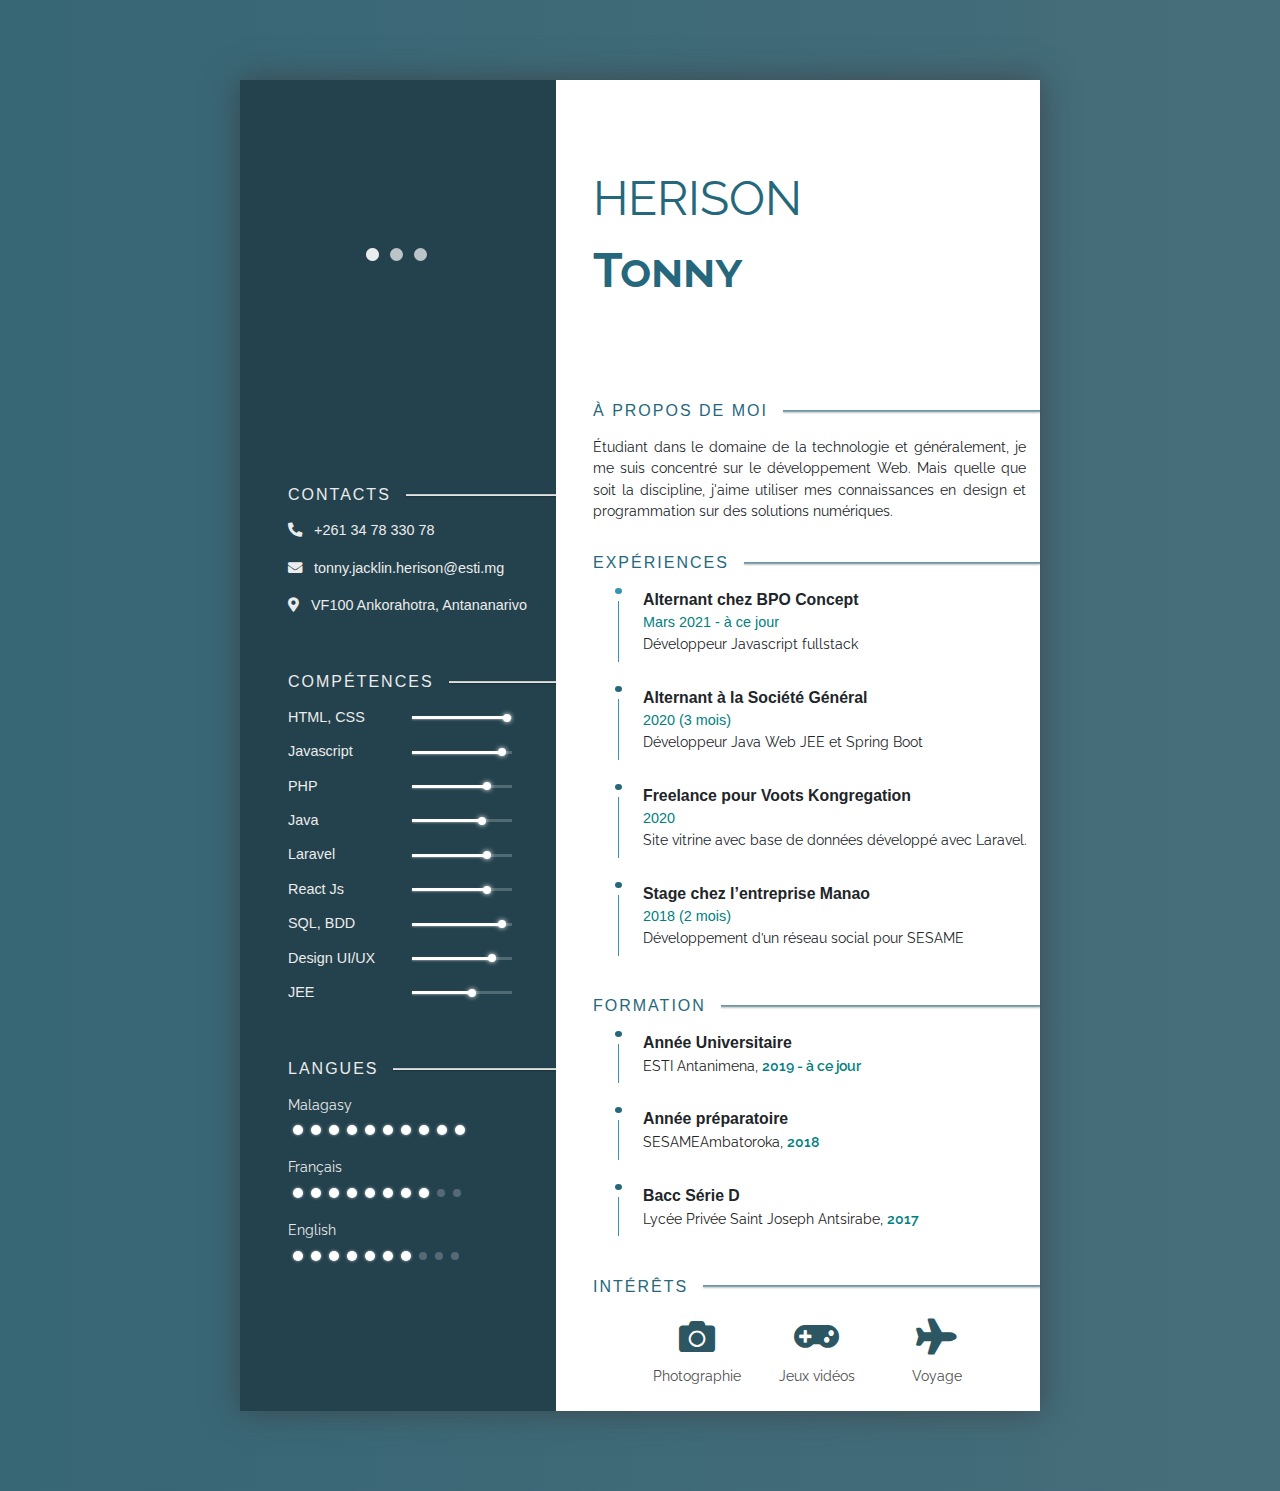
==== commit ae563cf2: "Loading and animations" ====
--- a/index.html
+++ b/index.html
@@ -1 +1 @@
-<!DOCTYPE html><html lang="fr"><head><meta charset="UTF-8"><meta name="viewport" content="width=device-width,initial-scale=1"><link rel="stylesheet" href="./plugins/bootstrap-4.3.1-dist/css/bootstrap.min.css"><link rel="stylesheet" href="./plugins/fontawesome-free-5.15.1-web/css/all.min.css"><link rel="stylesheet" href="./assets/css/tooltip.min.css"><link rel="stylesheet" href="./assets/css/master.min.css"><link rel="stylesheet" href="./assets/css/responsive.min.css"><link rel="shortcut icon" href="./favicon.svg" type="image/svg"><title>Tonny HERISON</title></head><body><main><div class="principale"><div class="row"><div class="col-5" id="left-side"><button class="btn-close p-2 pt-3"><span></span></button><div class="left-content"><div class="poster"><img src="./assets/images/tonnyPS_1.jpg" alt="HERISON Tonny"></div><div class="contenu"><div class="contacts bloc"><div class="d-flex align-items-center bloc-title"><h6>Contacts</h6><hr class="title-line"></div><div class="contact-list"><p><i class="fa fa-phone-alt mr-2"></i> <a href="tel:0347833078">+261 34 78 330 78</a></p><p><i class="fa fa-envelope mr-2"></i> <a href="mailto:tonny.jacklin.herison@esti.mg" title="Envoyer un mail">tonny.jacklin.herison@esti.mg</a></p><p><i class="fa fa-map-marker-alt mr-2"></i> VF100 Ankorahotra, Antananarivo</p></div></div><div class="skills bloc mt-5"><div class="d-flex align-items-center bloc-title"><h6>Compétences</h6><hr class="title-line"></div><div class="skill-list"><div class="row"><div class="col-5 tj-tooltip"><a href="https://fr.wikipedia.org/wiki/Hypertext_Markup_Language" class="skill-name d-block" target="_blank">HTML, CSS</a><div class="tooltip-content"><div class="langage-description"><img src="./assets/images/html5-css3-hd.jpg" alt=""><p class="description mt-1">L'<strong>HTML</strong> est un langage informatique utilisé sur l'internet. Ce langage est utilisé pour créer des pages web. Le <strong>CSS</strong> permet de mettre en forme le contenu d'une page codé en HTML.</p></div></div></div><div class="col-7 d-flex align-items-center"><div class="skill-value"><div class="value" data-html></div><span class="value-point"></span></div></div></div><div class="row"><div class="col-5 tj-tooltip"><a href="https://fr.wikipedia.org/wiki/JavaScript" class="skill-name" target="_blank">Javascript</a><div class="tooltip-content"><div class="langage-description"><img src="./assets/images/JavaScript_logo_2.svg.png" alt="Javascript"><p class="description mt-1"><strong>JavaScript</strong> est un langage de programmation de scripts principalement employé dans les pages web interactives et à ce titre est une partie essentielle des applications web.</p></div></div></div><div class="col-7 d-flex align-items-center"><div class="skill-value"><div class="value" data-js></div><span class="value-point"></span></div></div></div><div class="row"><div class="col-5 tj-tooltip"><a class="skill-name" href="https://fr.wikipedia.org/wiki/PHP" target="_blank">PHP</a><div class="tooltip-content"><div class="langage-description"><img src="./assets/images/PHP_Logo.png" alt=""><p class="description mt-1"><strong>PHP: Hypertext Preprocessor</strong>, plus connu sous son sigle PHP, est un "langage de programmation" libre, principalement utilisé pour produire des pages Web dynamiques via un serveur HTTP.</p></div></div></div><div class="col-7 d-flex align-items-center"><div class="skill-value"><div class="value" data-php></div><span class="value-point"></span></div></div></div><div class="row"><div class="col-5 tj-tooltip"><a href="https://fr.wikipedia.org/wiki/Java_(technique)" class="skill-name" target="_blank">Java</a><div class="tooltip-content"><div class="langage-description"><img src="./assets/images/java.png" alt=""><p class="description mt-1"><strong>Java</strong> est un langage de programmation orienté objet créé par James Gosling et Patrick Naughton, employés de Sun Microsystems, avec le soutien de Bill Joy.</p></div></div></div><div class="col-7 d-flex align-items-center"><div class="skill-value"><div class="value" data-java></div><span class="value-point"></span></div></div></div><div class="row"><div class="col-5 tj-tooltip"><a href="https://fr.wikipedia.org/wiki/Laravel" class="skill-name" target="_blank">Laravel</a><div class="tooltip-content"><div class="langage-description"><img src="./assets/images/laravel.png" alt=""><p class="description mt-1"><strong>Laravel</strong> est un framework web open-source écrit en PHP respectant le principe modèle-vue-contrôleur et entièrement développé en programmation orientée objet.</p></div></div></div><div class="col-7 d-flex align-items-center"><div class="skill-value"><div class="value" data-laravel></div><span class="value-point"></span></div></div></div><div class="row"><div class="col-5 tj-tooltip"><a href="https://fr.wikipedia.org/wiki/React_(JavaScript)" class="skill-name" target="_blank">React Js</a><div class="tooltip-content"><div class="langage-description"><img src="./assets/images/react.jpg" alt=""><p class="description mt-1"><strong>React</strong> est une bibliothèque JavaScript libre développée par Facebook depuis 2013. Le but principal de cette bibliothèque est de faciliter la création d'application web monopage.</p></div></div></div><div class="col-7 d-flex align-items-center"><div class="skill-value"><div class="value" data-react></div><span class="value-point"></span></div></div></div><div class="row"><div class="col-5 tj-tooltip"><a href="https://fr.wikipedia.org/wiki/Structured_Query_Language" class="skill-name" target="_blank">SQL, BDD</a><div class="tooltip-content"><div class="langage-description"><img src="./assets/images/SQL.png" alt=""><p class="description mt-1"><strong>SQL</strong> est un langage informatique normalisé servant à exploiter des bases de données relationnelles.</p></div></div></div><div class="col-7 d-flex align-items-center"><div class="skill-value"><div class="value" data-database></div><span class="value-point"></span></div></div></div><div class="row"><div class="col-5 tj-tooltip"><a href="https://en.wikipedia.org/wiki/User_interface_design" class="skill-name" target="_blank">Design UI/UX</a><div class="tooltip-content"><div class="langage-description"><img src="./assets/images/design.jpg" alt=""><p class="description mt-1">La <strong>conception d'interface utilisateur</strong> ou l'<strong>ingénierie d'interface</strong> utilisateur est la conception d'interfaces utilisateur pour des machines et des logiciels.</p></div></div></div><div class="col-7 d-flex align-items-center"><div class="skill-value"><div class="value" data-design></div><span class="value-point"></span></div></div></div><div class="row"><div class="col-5 tj-tooltip"><a href="https://fr.wikipedia.org/wiki/Jakarta_EE" class="skill-name" target="_blank">JEE</a><div class="tooltip-content"><div class="langage-description"><img src="./assets/images/jee-282x300.png" alt=""><p class="description mt-1"><strong>Java SE Jakarta EE Java ME JavaFX Java Card Jakarta EE</strong>, est une spécification pour la plate-forme Java d'Oracle, destinée aux applications d'entreprise.</p></div></div></div><div class="col-7 d-flex align-items-center"><div class="skill-value"><div class="value" data-jee></div><span class="value-point"></span></div></div></div></div></div><div class="langues bloc mt-5"><div class="d-flex align-items-center bloc-title"><h6>Langues</h6><hr class="title-line"></div><div class="langues-list"><p class="langue-item d-flex flex-column"><span class="langue-name">Malagasy</span> <span class="langue-skill" data-langue="Malagasy"><span></span><span></span><span></span><span></span> <span></span><span></span><span></span><span></span> <span></span><span></span></span></p><p class="langue-item d-flex flex-column"><span class="langue-name">Français</span> <span class="langue-skill" data-langue="Francais"><span></span><span></span><span></span><span></span> <span></span><span></span><span></span><span></span> <span></span><span></span></span></p><p class="langue-item d-flex flex-column"><span class="langue-name">English</span> <span class="langue-skill" data-langue="English"><span></span><span></span><span></span><span></span> <span></span><span></span><span></span><span></span> <span></span><span></span></span></p></div></div></div></div></div><div class="col-7" id="right-side"><button class="btn-menu ml-1 p-2 pt-3 mr-3"><svg width="40" height="40"><line x1="5" x2="30" y1="5" y2="5"/><line x1="15" x2="40" y1="15" y2="15"/><line x1="0" x2="25" y1="25" y2="25"/></svg></button><div class="right-content"><div class="name d-flex flex-wrap"><div class="w-100"><hr class="top-line"></div><div class="name-details w-100"><div class="w-100"><span class="first-name d-block">HERISON </span><span class="last-name d-block">Tonny </span><span class="job"><span class="job-post"></span> <span class="curseur"></span></span></div><div class="d-flex flex-column justify-content-center align-items-center"><a href="https://www.linkedin.com/in/tonny-jacklin-herison-71429a157/" target="_blank" class="social-link mb-3"><i class="fab fa-linkedin-in"></i> </a><a href="https://github.com/tonny-herison" target="_blank" class="social-link"><i class="fab fa-github-alt"></i></a></div></div><div class="w-100"><hr class="bottom-line"></div></div><div class="about bloc"><div class="d-flex align-items-center bloc-title"><h6>À propos de moi</h6><hr class="title-line"></div><div class="about-details">Je suis un étudiant dans le domaine de la technologie et généralement, je me suis concentré sur le développement Web. Mais quelle que soit la discipline, j'aime utiliser mes connaissances en design et programmation sur des solutions numériques.</div></div><div class="experience bloc mt-4"><div class="d-flex align-items-center bloc-title"><h6>Expériences</h6><hr class="title-line"></div><ul class="experience-list"><li class="experience-item d-flex"><p class="d-flex flex-column align-items-center"><span class="dot active"></span> <span class="line"></span></p><p><span class="title d-block">Alternant chez <span class="tj-tooltip"><a href="http://www.bpoconcept.com/" class="company-name" target="_blank">BPO Concept</a> <span class="tooltip-content bpo-logo" style="padding:0 10px"><span class="langage-description d-block"><img src="./assets/images/bpo.png" alt="BPO Concept"> </span></span></span></span><span class="date d-block">Mars 2021 - à ce jour</span> <span class="activity d-block">Développeur Javascript fullstack</span></p></li><li class="experience-item d-flex"><p class="d-flex flex-column align-items-center"><span class="dot"></span> <span class="line"></span></p><p><span class="title d-block">Alternant à la <span class="tj-tooltip"><a href="https://www.societegenerale.com/fr" class="company-name" target="_blank">Société Général</a> <span class="tooltip-content sg-logo"><span class="langage-description d-block"><img src="./assets/images/sg.png" alt="Société Général"> </span></span></span></span><span class="date d-block">2020 (3 mois)</span> <span class="activity d-block">Développeur Java Web <span class="tj-tooltip"><a href="https://fr.wikipedia.org/wiki/Jakarta_EE" class="company-name mr-1" target="_blank">JEE</a> <span class="tooltip-content sg-logo"><span class="langage-description d-block"><img src="./assets/images/jee-282x300.png" alt="ESTI"> </span></span></span>et Spring Boot</span></p></li><li class="experience-item d-flex"><p class="d-flex flex-column align-items-center"><span class="dot"></span> <span class="line"></span></p><p><span class="title d-block">Freelance pour <span class="tj-tooltip"><a href="https://tonny-herison.github.io/voots/" target="_blank" class="company-name">Voots Kongregation</a> <span class="tooltip-content m-1"><span class="langage-description"><span class="description d-block">Template du site. </span></span></span></span></span><span class="date d-block">2020</span> <span class="activity d-block">Site vitrine avec base de données développé avec <span class="tj-tooltip"><a href="https://fr.wikipedia.org/wiki/Laravel" class="company-name" target="_blank">Laravel</a> <span class="tooltip-content sg-logo"><span class="langage-description d-block"><img src="./assets/images/laravel.png" alt="Laravel"> </span></span></span>.</span></p></li><li class="experience-item d-flex"><p class="d-flex flex-column align-items-center"><span class="dot"></span> <span class="line"></span></p><p><span class="title d-block">Stage chez l’entreprise <span class="tj-tooltip"><a href="https://www.manao.eu/" class="company-name" target="_blank">Manao</a> <span class="tooltip-content sg-logo"><span class="langage-description d-block"><img src="./assets/images/manao.png" alt="Manao"> </span></span></span></span><span class="date d-block">2018 (2 mois)</span> <span class="activity d-block">Développement d’un réseau social pour <span class="tj-tooltip"><a href="http://sesame.promesmada.org/" class="company-name" target="_blank">SESAME</a> <span class="tooltip-content sg-logo"><span class="langage-description d-block"><img src="./assets/images/sesame.png" alt="SESAME"></span></span></span></span></p></li></ul></div><div class="formation bloc mt-4"><div class="d-flex align-items-center bloc-title"><h6>Formation</h6><hr class="title-line"></div><ul class="formation-list"><li class="formation-item d-flex"><p class="d-flex flex-column align-items-center"><span class="dot"></span> <span class="line"></span></p><p><span class="degree d-block">Année Universitaire</span> <span class="school d-block"><span class="tj-tooltip"><a href="https://esti.mg/" class="company-name mr-1" target="blank">ESTI</a> <span class="tooltip-content sg-logo"><span class="langage-description d-block"><img src="./assets/images/esti.jpeg" alt="ESTI"> </span></span></span>Antanimena, <span class="date">2019 - à ce jour</span></span></p></li><li class="formation-item d-flex"><p class="d-flex flex-column align-items-center"><span class="dot"></span> <span class="line"></span></p><p><span class="degree d-block">Année préparatoire</span> <span class="school d-block"><span class="tj-tooltip"><a href="http://sesame.promesmada.org/" class="company-name" target="_blank">SESAME</a> <span class="tooltip-content sg-logo"><span class="langage-description d-block"><img src="./assets/images/sesame.png" alt="ESTI"> </span></span></span>Ambatoroka, <span class="date">2018</span></span></p></li><li class="formation-item d-flex"><p class="d-flex flex-column align-items-center"><span class="dot"></span> <span class="line"></span></p><p><span class="degree d-block">Bacc Série D</span> <span class="school d-block">Lycée Privée Saint Joseph Antsirabe, <span class="date">2017</span></span></p></li></ul></div><div class="interest bloc mt-4 mb-4"><div class="d-flex align-items-center bloc-title"><h6>Intérêts</h6><hr class="title-line"></div><ul class="interest-list d-flex justify-content-center text-center"><li class="interest-item"><span class="icon d-block"><i class="fa fa-camera"></i> </span><span class="title d-block">Photographie</span></li><li class="interest-item"><span class="icon d-block"><i class="fa fa-gamepad"></i> </span><span class="title d-block">Jeux vidéos</span></li><li class="interest-item"><span class="icon d-block"><i class="fa fa-plane"></i> </span><span class="title d-block">Voyage</span></li></ul></div></div></div></div></div></main><script src="./plugins/JQuery/jquery-3.5.1.min.js"></script><!-- <script src="./plugins/bootstrap-4.3.1-dist/js/bootstrap.min.js"></script> --><script src="./assets/js/master.min.js"></script></body></html>+<!DOCTYPE html><html lang="fr"><head><meta charset="UTF-8"><meta name="viewport" content="width=device-width,initial-scale=1"><link rel="stylesheet" href="./plugins/bootstrap-4.3.1-dist/css/bootstrap.min.css"><link rel="stylesheet" href="./plugins/fontawesome-free-5.15.1-web/css/all.min.css"><link rel="stylesheet" href="./assets/css/tooltip.min.css"><link rel="stylesheet" href="./assets/css/master.min.css"><link rel="stylesheet" href="./assets/css/responsive.min.css"><link rel="shortcut icon" href="./favicon.svg" type="image/svg"><script src="./plugins/JQuery/jquery-3.5.1.min.js"></script><title>Tonny HERISON</title></head><body><main><div class="principale" id="principale"><div class="row"><div class="col-5" id="left-side"><button class="btn-close p-2 pt-3"><span></span></button><div class="left-content"><div class="poster"><div class="download-link"><a href="#" title="Télécharger en PDF"><i class="fa fa-download"></i></a></div><div class="loading-image"><div class="lds-ellipsis"><div></div><div></div><div></div><div></div></div></div><img src="./assets/images/tonnyPS_1.jpg" alt="HERISON Tonny"></div><div class="contenu"><div class="contacts bloc"><div class="d-flex align-items-center bloc-title"><h6>Contacts</h6><hr class="title-line"></div><div class="contact-list"><p><i class="fa fa-phone-alt mr-2"></i> <a href="tel:0347833078">+261 34 78 330 78</a></p><p><i class="fa fa-envelope mr-2"></i> <a href="mailto:tonny.jacklin.herison@esti.mg" title="Envoyer un mail">tonny.jacklin.herison@esti.mg</a></p><p><i class="fa fa-map-marker-alt mr-2"></i> VF100 Ankorahotra, Antananarivo</p></div></div><div class="skills bloc mt-5"><div class="d-flex align-items-center bloc-title"><h6>Compétences</h6><hr class="title-line"></div><div class="skill-list"><div class="row"><div class="col-5 tj-tooltip"><a href="https://fr.wikipedia.org/wiki/Hypertext_Markup_Language" class="skill-name d-block" target="_blank">HTML, CSS</a><div class="tooltip-content"><div class="langage-description"><img src="./assets/images/html5-css3-hd.jpg" alt=""><p class="description mt-1">L'<strong>HTML</strong> est un langage informatique utilisé sur l'internet. Ce langage est utilisé pour créer des pages web. Le <strong>CSS</strong> permet de mettre en forme le contenu d'une page codé en HTML.</p></div></div></div><div class="col-7 d-flex align-items-center"><div class="skill-value"><div class="value" data-html></div><span class="value-point"></span></div></div></div><div class="row"><div class="col-5 tj-tooltip"><a href="https://fr.wikipedia.org/wiki/JavaScript" class="skill-name" target="_blank">Javascript</a><div class="tooltip-content"><div class="langage-description"><img src="./assets/images/JavaScript_logo_2.svg.png" alt="Javascript"><p class="description mt-1"><strong>JavaScript</strong> est un langage de programmation de scripts principalement employé dans les pages web interactives et à ce titre est une partie essentielle des applications web.</p></div></div></div><div class="col-7 d-flex align-items-center"><div class="skill-value"><div class="value" data-js></div><span class="value-point"></span></div></div></div><div class="row"><div class="col-5 tj-tooltip"><a class="skill-name" href="https://fr.wikipedia.org/wiki/PHP" target="_blank">PHP</a><div class="tooltip-content"><div class="langage-description"><img src="./assets/images/PHP_Logo.png" alt=""><p class="description mt-1"><strong>PHP: Hypertext Preprocessor</strong>, plus connu sous son sigle PHP, est un "langage de programmation" libre, principalement utilisé pour produire des pages Web dynamiques via un serveur HTTP.</p></div></div></div><div class="col-7 d-flex align-items-center"><div class="skill-value"><div class="value" data-php></div><span class="value-point"></span></div></div></div><div class="row"><div class="col-5 tj-tooltip"><a href="https://fr.wikipedia.org/wiki/Java_(technique)" class="skill-name" target="_blank">Java</a><div class="tooltip-content"><div class="langage-description"><img src="./assets/images/java.png" alt=""><p class="description mt-1"><strong>Java</strong> est un langage de programmation orienté objet créé par James Gosling et Patrick Naughton, employés de Sun Microsystems, avec le soutien de Bill Joy.</p></div></div></div><div class="col-7 d-flex align-items-center"><div class="skill-value"><div class="value" data-java></div><span class="value-point"></span></div></div></div><div class="row"><div class="col-5 tj-tooltip"><a href="https://fr.wikipedia.org/wiki/Laravel" class="skill-name" target="_blank">Laravel</a><div class="tooltip-content"><div class="langage-description"><img src="./assets/images/laravel.png" alt=""><p class="description mt-1"><strong>Laravel</strong> est un framework web open-source écrit en PHP respectant le principe modèle-vue-contrôleur et entièrement développé en programmation orientée objet.</p></div></div></div><div class="col-7 d-flex align-items-center"><div class="skill-value"><div class="value" data-laravel></div><span class="value-point"></span></div></div></div><div class="row"><div class="col-5 tj-tooltip"><a href="https://fr.wikipedia.org/wiki/React_(JavaScript)" class="skill-name" target="_blank">React Js</a><div class="tooltip-content"><div class="langage-description"><img src="./assets/images/react.jpg" alt=""><p class="description mt-1"><strong>React</strong> est une bibliothèque JavaScript libre développée par Facebook depuis 2013. Le but principal de cette bibliothèque est de faciliter la création d'application web monopage.</p></div></div></div><div class="col-7 d-flex align-items-center"><div class="skill-value"><div class="value" data-react></div><span class="value-point"></span></div></div></div><div class="row"><div class="col-5 tj-tooltip"><a href="https://fr.wikipedia.org/wiki/Structured_Query_Language" class="skill-name" target="_blank">SQL, BDD</a><div class="tooltip-content"><div class="langage-description"><img src="./assets/images/SQL.png" alt=""><p class="description mt-1"><strong>SQL</strong> est un langage informatique normalisé servant à exploiter des bases de données relationnelles.</p></div></div></div><div class="col-7 d-flex align-items-center"><div class="skill-value"><div class="value" data-database></div><span class="value-point"></span></div></div></div><div class="row"><div class="col-5 tj-tooltip"><a href="https://en.wikipedia.org/wiki/User_interface_design" class="skill-name" target="_blank">Design UI/UX</a><div class="tooltip-content"><div class="langage-description"><img src="./assets/images/design.jpg" alt=""><p class="description mt-1">La <strong>conception d'interface utilisateur</strong> ou l'<strong>ingénierie d'interface</strong> utilisateur est la conception d'interfaces utilisateur pour des machines et des logiciels.</p></div></div></div><div class="col-7 d-flex align-items-center"><div class="skill-value"><div class="value" data-design></div><span class="value-point"></span></div></div></div><div class="row"><div class="col-5 tj-tooltip"><a href="https://fr.wikipedia.org/wiki/Jakarta_EE" class="skill-name" target="_blank">JEE</a><div class="tooltip-content"><div class="langage-description"><img src="./assets/images/jee-282x300.png" alt=""><p class="description mt-1"><strong>Java SE Jakarta EE Java ME JavaFX Java Card Jakarta EE</strong>, est une spécification pour la plate-forme Java d'Oracle, destinée aux applications d'entreprise.</p></div></div></div><div class="col-7 d-flex align-items-center"><div class="skill-value"><div class="value" data-jee></div><span class="value-point"></span></div></div></div></div></div><div class="langues bloc mt-5"><div class="d-flex align-items-center bloc-title"><h6>Langues</h6><hr class="title-line"></div><div class="langues-list"><p class="langue-item d-flex flex-column"><span class="langue-name">Malagasy</span> <span class="langue-skill" data-langue="Malagasy"><span></span><span></span><span></span><span></span> <span></span><span></span><span></span><span></span> <span></span><span></span></span></p><p class="langue-item d-flex flex-column"><span class="langue-name">Français</span> <span class="langue-skill" data-langue="Francais"><span></span><span></span><span></span><span></span> <span></span><span></span><span></span><span></span> <span></span><span></span></span></p><p class="langue-item d-flex flex-column"><span class="langue-name">English</span> <span class="langue-skill" data-langue="English"><span></span><span></span><span></span><span></span> <span></span><span></span><span></span><span></span> <span></span><span></span></span></p></div></div></div></div></div><div class="col-7" id="right-side"><button class="btn-menu ml-1 p-2 pt-3 mr-3"><svg width="40" height="40"><line x1="5" x2="30" y1="5" y2="5"/><line x1="15" x2="40" y1="15" y2="15"/><line x1="0" x2="25" y1="25" y2="25"/></svg></button><div class="right-content"><div class="name d-flex flex-wrap"><div class="w-100"><hr class="top-line"></div><div class="name-details w-100"><div class="w-100"><span class="first-name d-block">HERISON </span><span class="last-name d-block">Tonny </span><span class="job"><span class="job-post"></span> <span class="curseur"></span></span></div><div class="d-flex flex-column justify-content-center align-items-center"><a href="https://www.linkedin.com/in/tonny-jacklin-herison-71429a157/" target="_blank" class="social-link mb-3"><i class="fab fa-linkedin-in"></i> </a><a href="https://github.com/tonny-herison" target="_blank" class="social-link"><i class="fab fa-github-alt"></i></a></div></div><div class="w-100"><hr class="bottom-line"></div></div><div class="about bloc"><div class="d-flex align-items-center bloc-title"><h6>À propos de moi</h6><hr class="title-line"></div><div class="about-details">Étudiant dans le domaine de la technologie et généralement, je me suis concentré sur le développement Web. Mais quelle que soit la discipline, j'aime utiliser mes connaissances en design et programmation sur des solutions numériques.</div></div><div class="experience bloc mt-4"><div class="d-flex align-items-center bloc-title"><h6>Expériences</h6><hr class="title-line"></div><ul class="experience-list"><li class="experience-item d-flex"><p class="d-flex flex-column align-items-center"><span class="dot active"></span> <span class="line"></span></p><p><span class="title d-block">Alternant chez <span class="tj-tooltip"><a href="http://www.bpoconcept.com/" class="company-name" target="_blank">BPO Concept</a> <span class="tooltip-content bpo-logo" style="padding:0 10px"><span class="langage-description d-block"><img src="./assets/images/bpo.png" alt="BPO Concept"> </span></span></span></span><span class="date d-block">Mars 2021 - à ce jour</span> <span class="activity d-block">Développeur Javascript fullstack</span></p></li><li class="experience-item d-flex"><p class="d-flex flex-column align-items-center"><span class="dot"></span> <span class="line"></span></p><p><span class="title d-block">Alternant à la <span class="tj-tooltip"><a href="https://www.societegenerale.com/fr" class="company-name" target="_blank">Société Général</a> <span class="tooltip-content sg-logo"><span class="langage-description d-block"><img src="./assets/images/sg.png" alt="Société Général"> </span></span></span></span><span class="date d-block">2020 (3 mois)</span> <span class="activity d-block">Développeur Java Web <span class="tj-tooltip"><a href="https://fr.wikipedia.org/wiki/Jakarta_EE" class="company-name mr-1" target="_blank">JEE</a> <span class="tooltip-content sg-logo"><span class="langage-description d-block"><img src="./assets/images/jee-282x300.png" alt="ESTI"> </span></span></span>et Spring Boot</span></p></li><li class="experience-item d-flex"><p class="d-flex flex-column align-items-center"><span class="dot"></span> <span class="line"></span></p><p><span class="title d-block">Freelance pour <span class="tj-tooltip"><a href="https://tonny-herison.github.io/voots/" target="_blank" class="company-name">Voots Kongregation</a> <span class="tooltip-content m-1"><span class="langage-description"><span class="description d-block">Template du site. </span></span></span></span></span><span class="date d-block">2020</span> <span class="activity d-block">Site vitrine avec base de données développé avec <span class="tj-tooltip"><a href="https://fr.wikipedia.org/wiki/Laravel" class="company-name" target="_blank">Laravel</a> <span class="tooltip-content sg-logo"><span class="langage-description d-block"><img src="./assets/images/laravel.png" alt="Laravel"> </span></span></span>.</span></p></li><li class="experience-item d-flex"><p class="d-flex flex-column align-items-center"><span class="dot"></span> <span class="line"></span></p><p><span class="title d-block">Stage chez l’entreprise <span class="tj-tooltip"><a href="https://www.manao.eu/" class="company-name" target="_blank">Manao</a> <span class="tooltip-content sg-logo"><span class="langage-description d-block"><img src="./assets/images/manao.png" alt="Manao"> </span></span></span></span><span class="date d-block">2018 (2 mois)</span> <span class="activity d-block">Développement d’un réseau social pour <span class="tj-tooltip"><a href="http://sesame.promesmada.org/" class="company-name" target="_blank">SESAME</a> <span class="tooltip-content sg-logo"><span class="langage-description d-block"><img src="./assets/images/sesame.png" alt="SESAME"></span></span></span></span></p></li></ul></div><div class="formation bloc mt-4"><div class="d-flex align-items-center bloc-title"><h6>Formation</h6><hr class="title-line"></div><ul class="formation-list"><li class="formation-item d-flex"><p class="d-flex flex-column align-items-center"><span class="dot"></span> <span class="line"></span></p><p><span class="degree d-block">Année Universitaire</span> <span class="school d-block"><span class="tj-tooltip"><a href="https://esti.mg/" class="company-name mr-1" target="blank">ESTI</a> <span class="tooltip-content sg-logo"><span class="langage-description d-block"><img src="./assets/images/esti.jpeg" alt="ESTI"> </span></span></span>Antanimena, <span class="date">2019 - à ce jour</span></span></p></li><li class="formation-item d-flex"><p class="d-flex flex-column align-items-center"><span class="dot"></span> <span class="line"></span></p><p><span class="degree d-block">Année préparatoire</span> <span class="school d-block"><span class="tj-tooltip"><a href="http://sesame.promesmada.org/" class="company-name" target="_blank">SESAME</a> <span class="tooltip-content sg-logo"><span class="langage-description d-block"><img src="./assets/images/sesame.png" alt="ESTI"> </span></span></span>Ambatoroka, <span class="date">2018</span></span></p></li><li class="formation-item d-flex"><p class="d-flex flex-column align-items-center"><span class="dot"></span> <span class="line"></span></p><p><span class="degree d-block">Bacc Série D</span> <span class="school d-block">Lycée Privée Saint Joseph Antsirabe, <span class="date">2017</span></span></p></li></ul></div><div class="interest bloc mt-4 mb-4"><div class="d-flex align-items-center bloc-title"><h6>Intérêts</h6><hr class="title-line"></div><ul class="interest-list d-flex justify-content-center text-center"><li class="interest-item"><span class="icon d-block"><i class="fa fa-camera"></i> </span><span class="title d-block">Photographie</span></li><li class="interest-item"><span class="icon d-block"><i class="fa fa-gamepad"></i> </span><span class="title d-block">Jeux vidéos</span></li><li class="interest-item"><span class="icon d-block"><i class="fa fa-plane"></i> </span><span class="title d-block">Voyage</span></li></ul></div></div></div></div></div></main><!-- <script src="./plugins/bootstrap-4.3.1-dist/js/bootstrap.min.js"></script> --><script src="./assets/js/master.min.js"></script></body></html>--- a/assets/css/tooltip.min.css
+++ b/assets/css/tooltip.min.css
@@ -0,0 +1 @@
+.tj-tooltip .tooltip-content{position:absolute;min-width:200px;max-width:500px;display:none;background:#fff;color:#000;border-radius:5px;box-shadow:2px 2px 7px #0000007a;z-index:1000!important}.left-content .tj-tooltip .tooltip-content{transform:translateY(calc(-100% - 2em));animation:show .3s cubic-bezier(.175,.885,.32,1.275)}.right-content .tj-tooltip .tooltip-content{transform:translate(-100%,calc(-100% - 2em));animation:showright .3s cubic-bezier(.175,.885,.32,1.275)}.tj-tooltip{cursor:pointer;display:inline-block}.tj-tooltip p{cursor:pointer;display:inline-block}.tj-tooltip:hover>.tooltip-content{display:block}@keyframes show{0%{opacity:0;transform:scale(.5) translateY(calc(-100% - 2em))}100%{opacity:1;transform:scale(1) translateY(calc(-100% - 2em))}}@keyframes showright{0%{opacity:0;transform:scale(.5) translate(-100%,calc(-100% - 2em))}100%{opacity:1;transform:scale(1) translate(-100%,calc(-100% - 2em))}}.langage-description{color:#505050;max-width:300px}.langage-description img{width:100%;max-height:200px;object-fit:contain;object-position:center}.langage-description .description{padding:12px}--- a/assets/css/master.min.css
+++ b/assets/css/master.min.css
@@ -1 +1 @@
-@font-face{font-family:Raleway;src:url(../fonts/Raleway/Raleway-VariableFont_wght.ttf) format('truetype')}body{background:linear-gradient(to right,#376675,#466d7a)}main{display:flex;justify-content:center;align-items:center}::selection{color:#fff;background:#1f3b44}a{color:inherit}a:hover{color:inherit;text-decoration:underline;text-decoration-color:#ffffff3a}.principale{background-color:#fff;margin-top:5rem;margin-bottom:5rem;width:800px;height:auto;box-shadow:0 0 30px rgba(56,40,40,.5);position:relative;font-size:.9em}.principale div.row{transition:transform .5s cubic-bezier(.19,1,.22,1)}.btn-menu{border:none;display:none;background:0 0;position:absolute}.btn-menu svg line{stroke:#274146;stroke-width:2px;transition:all .3s cubic-bezier(.645,.045,.355,1)}.btn-close{border:none;display:none;background:0 0;position:absolute;z-index:100;padding-right:17px!important;transform:translateX(calc(338px - 100%));background:linear-gradient(45deg,transparent,rgba(0,0,0,.3))}.btn-close span{display:inline-block;width:20px;height:20px;border-top:3px solid #ffffff9c;border-right:3px solid #ffffff9c;border-radius:3px;transform:rotate(45deg)}.btn-menu:hover>svg line:nth-child(1){transform:translateX(7px)}.btn-menu:hover>svg line:nth-child(2){transform:translateX(-10px)}.btn-menu:hover>svg line:nth-child(3){transform:translateX(10px)}.left-content,.right-content{position:relative;width:100%;height:100%}.left-content{background:#24424d;color:#ececec}.right-content{padding-left:.5em}.poster{position:relative;width:100%;height:350px}.poster img{width:100%;height:100%;object-fit:cover;object-position:center 30%;filter:brightness(70%)}.contenu{padding-left:3rem;padding-top:2rem}.bloc{position:relative}.bloc-title{margin:1rem 0 .5rem 0}.bloc-title h6{cursor:default;text-transform:uppercase;letter-spacing:2px;white-space:nowrap;margin-top:2px;margin-bottom:2px;transition:text-shadow .5s}.bloc-title hr.title-line{background-color:#e2e2e2;width:100%;height:1px;margin-left:15px;box-shadow:0 1px 2px #00000041;transition:margin .5s}.left-content .bloc:hover>.bloc-title h6{text-shadow:0 0 2px #ffffff79;color:#fff}.right-content .bloc:hover>.bloc-title h6{text-shadow:0 0 2px #6db8e452}.bloc:hover>.bloc-title hr.title-line{margin-left:50px}.skill-list .row{margin-bottom:.8rem}.skill-value{position:relative;display:flex;flex-wrap:nowrap;align-items:center;width:100px;height:3px;background:#ffffff36}.skill-value .value{background:#fff;box-shadow:0 1px 2px #ffffff60;height:3px}.skill-value .value-point{display:inline-block;width:8px;height:8px;margin-left:-4px;background:#fff;border-radius:50%;box-shadow:0 0 5px #fff}.skill-value .value[data-html]{width:95%}.skill-value .value[data-js]{width:90%}.skill-value .value[data-php]{width:75%}.skill-value .value[data-java]{width:70%}.skill-value .value[data-laravel]{width:75%}.skill-value .value[data-react]{width:75%}.skill-value .value[data-database]{width:90%}.skill-value .value[data-design]{width:80%}.skill-value .value[data-jee]{width:60%}.langue-skill{display:flex;flex-wrap:nowrap;justify-content:flex-start;align-items:center}.langue-item .langue-name{font-family:Raleway}.langue-skill span{display:inline-block;margin:10px 3px 5px 5px;width:8px;height:8px;background:#ffffff38;border-radius:50%}.langue-skill[data-langue=English] span:nth-child(1),.langue-skill[data-langue=English] span:nth-child(2),.langue-skill[data-langue=English] span:nth-child(3),.langue-skill[data-langue=English] span:nth-child(4),.langue-skill[data-langue=English] span:nth-child(5),.langue-skill[data-langue=English] span:nth-child(6),.langue-skill[data-langue=English] span:nth-child(7),.langue-skill[data-langue=Francais] span:nth-child(1),.langue-skill[data-langue=Francais] span:nth-child(2),.langue-skill[data-langue=Francais] span:nth-child(3),.langue-skill[data-langue=Francais] span:nth-child(4),.langue-skill[data-langue=Francais] span:nth-child(5),.langue-skill[data-langue=Francais] span:nth-child(6),.langue-skill[data-langue=Francais] span:nth-child(7),.langue-skill[data-langue=Francais] span:nth-child(8),.langue-skill[data-langue=Malagasy] span:nth-child(1),.langue-skill[data-langue=Malagasy] span:nth-child(10),.langue-skill[data-langue=Malagasy] span:nth-child(2),.langue-skill[data-langue=Malagasy] span:nth-child(3),.langue-skill[data-langue=Malagasy] span:nth-child(4),.langue-skill[data-langue=Malagasy] span:nth-child(5),.langue-skill[data-langue=Malagasy] span:nth-child(6),.langue-skill[data-langue=Malagasy] span:nth-child(7),.langue-skill[data-langue=Malagasy] span:nth-child(8),.langue-skill[data-langue=Malagasy] span:nth-child(9){width:10px;height:10px;background:#fff;box-shadow:0 0 3px #ffffffab}.right-content .bloc-title{color:#25687c}.right-content .bloc-title hr.title-line{background-color:#25687c96}.name{font-family:Raleway;margin:3rem 0 2rem 0;color:#25687c;cursor:default;overflow:hidden}.name .first-name,.name .last-name{font-size:3rem}.name .last-name{font-weight:700;font-variant:small-caps}.name .name-details{display:flex;flex-wrap:nowrap;transition:transform .5s}.name .name-details div:nth-child(2){height:100%;transform:translateX(150%)}.name .bottom-line,.name .top-line{height:1px;background:#25687ccc;width:0%;transition:width .5s}.name .top-line{position:relative;float:right}.name .bottom-line{position:relative;float:left}.name .name-details .social-link{display:flex;justify-content:center;align-items:center;width:2.3rem;height:2.3rem;font-size:1.2rem;border:1px solid #25687c;background-color:#fff;color:#25687c;transition:background .3s,color .3s,transform .5s cubic-bezier(.175,.885,.32,1.275)}.name .name-details .social-link:hover{text-decoration:none;background:#25687c;color:#fff}.name:hover>div .bottom-line,.name:hover>div .top-line{width:80%}.name:hover>.name-details .social-link{transform:translateX(-200%)}.name:hover>.name-details{transform:scale(.95)}.about .about-details{font-family:Raleway;text-align:justify;padding-right:1em}.job{color:#474747;font-weight:700;letter-spacing:2.5px}.experience-list,.formation-list,.interest-list{list-style:none;padding-left:0}.experience-list .experience-item p:nth-child(1),.formation-list .formation-item p:nth-child(1){min-width:50px}.experience-list .experience-item .dot,.formation-list .formation-item .dot{display:block;width:7px;height:7px;border-radius:50%;background:#25687c;transition:background .3s,box-shadow .3s}.dot.active{background:#3594b1!important}.experience-list .experience-item .line,.formation-list .formation-item .line{display:block;width:1px;max-height:100%;height:100%;background:#3594b1;transform:translateY(7px);transition:max-height .5s}.experience-list .experience-item:hover>p .dot,.formation-list .formation-item:hover>p .dot{background:#3594b1;box-shadow:0 0 5px #3594b19a}.experience-list .experience-item:hover>p .line,.formation-list .formation-item:hover>p .line{max-height:80%}.experience-list .experience-item,.formation-list .formation-item{margin-bottom:15px}.experience-item .title,.formation-item .degree{font-weight:700;font-size:1.1em}.formation-item .school{font-family:Raleway;color:#222}.formation-item .date{color:teal;font-weight:600}.experience-item .date{color:teal}.experience-item .activity{font-family:Raleway}.interest-list{flex-wrap:wrap}.interest-list .interest-item{width:120px}.interest-item .icon{font-size:2.5em;color:#2d5663}.interest-item .title{font-family:Raleway;color:#4d4d4d}.curseur{width:1px;height:15px;margin-left:-7px;transform:translateY(2px);display:inline-block;background:#999;animation:cursor-anim 3s infinite cubic-bezier(.68,-.55,.265,1.55)}@keyframes cursor-anim{0%,100%{opacity:1}50%{opacity:0}}.company-name:hover{text-decoration:underline rgba(128,128,128,.555)}.sg-logo{padding:1rem}+@font-face{font-family:Raleway;src:url(../fonts/Raleway/Raleway-VariableFont_wght.ttf) format('truetype')}body{background:linear-gradient(to right,#376675,#466d7a)}main{display:flex;justify-content:center;align-items:center}::selection{color:#fff;background:#1f3b44}a{color:inherit}a:hover{color:inherit;text-decoration:underline;text-decoration-color:#ffffff3a}img{animation:fade .3s}@keyframes fade{0%{opacity:0}100%{opacity:1}}.principale{background-color:#fff;margin-top:5rem;margin-bottom:5rem;width:800px;height:auto;box-shadow:0 0 30px rgba(56,40,40,.5);position:relative;font-size:.9em}.principale div.row{transition:transform .5s cubic-bezier(.19,1,.22,1)}.btn-menu{border:none;display:none;background:0 0;position:absolute}.btn-menu svg line{stroke:#274146;stroke-width:2px;transition:all .3s cubic-bezier(.645,.045,.355,1)}.btn-close{border:none;display:none;background:0 0;position:absolute;z-index:100;padding-right:17px!important;transform:translateX(calc(338px - 100%));background:linear-gradient(45deg,transparent,rgba(0,0,0,.3))}.btn-close span{display:inline-block;width:20px;height:20px;border-top:3px solid #ffffff9c;border-right:3px solid #ffffff9c;border-radius:3px;transform:rotate(45deg)}.btn-menu:hover>svg line:nth-child(1){transform:translateX(7px)}.btn-menu:hover>svg line:nth-child(2){transform:translateX(-10px)}.btn-menu:hover>svg line:nth-child(3){transform:translateX(10px)}.left-content,.right-content{position:relative;width:100%;height:100%}.left-content{background:#24424d;color:#ececec}.right-content{padding-left:.5em}.poster{position:relative;width:100%;height:350px;overflow:hidden}.poster .download-link{position:absolute;z-index:50;bottom:0;left:0;width:100%;padding:1.5rem 1rem;text-align:right;font-size:1.5em;background:linear-gradient(transparent 0,#24424d)}.poster .download-link a{color:#ffffffa1;opacity:0;display:none;transition:opacity .4s}.poster img{width:100%;height:100%;object-fit:cover;display:none;object-position:center 30%;filter:brightness(70%)}.poster:hover>.download-link a{opacity:1}.contenu{padding-left:3rem;padding-top:2rem}.bloc{position:relative}.bloc-title{margin:1rem 0 .5rem 0}.bloc-title h6{cursor:default;text-transform:uppercase;letter-spacing:2px;white-space:nowrap;margin-top:2px;margin-bottom:2px;transition:text-shadow .5s}.bloc-title hr.title-line{background-color:#e2e2e2;width:100%;height:1px;margin-left:15px;box-shadow:0 1px 2px #00000041;transition:margin .5s}.left-content .bloc:hover>.bloc-title h6{text-shadow:0 0 2px #ffffff79;color:#fff}.right-content .bloc:hover>.bloc-title h6{text-shadow:0 0 2px #6db8e452}.bloc:hover>.bloc-title hr.title-line{margin-left:50px}.skill-list .row{margin-bottom:.8rem}.skill-value{position:relative;display:flex;flex-wrap:nowrap;align-items:center;width:100px;height:3px;background:#ffffff36}.skill-value .value{background:#fff;box-shadow:0 1px 2px #ffffff60;height:3px}.skill-value .value-point{display:inline-block;width:8px;height:8px;margin-left:-4px;background:#fff;border-radius:50%;box-shadow:0 0 5px #fff}.skill-value .value[data-html]{width:95%}.skill-value .value[data-js]{width:90%}.skill-value .value[data-php]{width:75%}.skill-value .value[data-java]{width:70%}.skill-value .value[data-laravel]{width:75%}.skill-value .value[data-react]{width:75%}.skill-value .value[data-database]{width:90%}.skill-value .value[data-design]{width:80%}.skill-value .value[data-jee]{width:60%}.langue-skill{display:flex;flex-wrap:nowrap;justify-content:flex-start;align-items:center}.langue-item .langue-name{font-family:Raleway}.langue-skill span{display:inline-block;margin:10px 3px 5px 5px;width:8px;height:8px;background:#ffffff38;border-radius:50%}.langue-skill[data-langue=English] span:nth-child(1),.langue-skill[data-langue=English] span:nth-child(2),.langue-skill[data-langue=English] span:nth-child(3),.langue-skill[data-langue=English] span:nth-child(4),.langue-skill[data-langue=English] span:nth-child(5),.langue-skill[data-langue=English] span:nth-child(6),.langue-skill[data-langue=English] span:nth-child(7),.langue-skill[data-langue=Francais] span:nth-child(1),.langue-skill[data-langue=Francais] span:nth-child(2),.langue-skill[data-langue=Francais] span:nth-child(3),.langue-skill[data-langue=Francais] span:nth-child(4),.langue-skill[data-langue=Francais] span:nth-child(5),.langue-skill[data-langue=Francais] span:nth-child(6),.langue-skill[data-langue=Francais] span:nth-child(7),.langue-skill[data-langue=Francais] span:nth-child(8),.langue-skill[data-langue=Malagasy] span:nth-child(1),.langue-skill[data-langue=Malagasy] span:nth-child(10),.langue-skill[data-langue=Malagasy] span:nth-child(2),.langue-skill[data-langue=Malagasy] span:nth-child(3),.langue-skill[data-langue=Malagasy] span:nth-child(4),.langue-skill[data-langue=Malagasy] span:nth-child(5),.langue-skill[data-langue=Malagasy] span:nth-child(6),.langue-skill[data-langue=Malagasy] span:nth-child(7),.langue-skill[data-langue=Malagasy] span:nth-child(8),.langue-skill[data-langue=Malagasy] span:nth-child(9){width:10px;height:10px;background:#fff;box-shadow:0 0 3px #ffffffab}.right-content .bloc-title{color:#25687c}.right-content .bloc-title hr.title-line{background-color:#25687c96}.name{font-family:Raleway;margin:3rem 0 2rem 0;color:#25687c;cursor:default;overflow:hidden}.name .first-name,.name .last-name{font-size:3rem}.name .last-name{font-weight:700;font-variant:small-caps}.name .name-details{display:flex;flex-wrap:nowrap;transition:transform .5s}.name .name-details div:nth-child(2){height:100%;transform:translateX(150%)}.name .bottom-line,.name .top-line{height:1px;background:#25687ccc;width:0%;transition:width .5s}.name .top-line{position:relative;float:right}.name .bottom-line{position:relative;float:left}.name .name-details .social-link{display:flex;justify-content:center;align-items:center;width:2.3rem;height:2.3rem;font-size:1.2rem;border:1px solid #25687c;background-color:#fff;color:#25687c;transition:background .3s,color .3s,transform .5s cubic-bezier(.175,.885,.32,1.275)}.name .name-details .social-link:hover{text-decoration:none;background:#25687c;color:#fff}.name:hover>div .bottom-line,.name:hover>div .top-line{width:80%}.name:hover>.name-details .social-link{transform:translateX(-200%)}.name:hover>.name-details{transform:scale(.95)}.about .about-details{font-family:Raleway;text-align:justify;padding-right:1em}.job{color:#474747;font-weight:700;letter-spacing:2.5px}.experience-list,.formation-list,.interest-list{list-style:none;padding-left:0}.experience-list .experience-item p:nth-child(1),.formation-list .formation-item p:nth-child(1){min-width:50px}.experience-list .experience-item .dot,.formation-list .formation-item .dot{display:block;width:7px;height:7px;border-radius:50%;background:#25687c;transition:background .3s,box-shadow .3s}.dot.active{background:#3594b1!important}.experience-list .experience-item .line,.formation-list .formation-item .line{display:block;width:1px;max-height:100%;height:100%;background:#3594b1;transform:translateY(7px);transition:max-height .5s}.experience-list .experience-item:hover>p .dot,.formation-list .formation-item:hover>p .dot{background:#3594b1;box-shadow:0 0 5px #3594b19a}.experience-list .experience-item:hover>p .line,.formation-list .formation-item:hover>p .line{max-height:80%}.experience-list .experience-item,.formation-list .formation-item{margin-bottom:15px}.experience-item .title,.formation-item .degree{font-weight:700;font-size:1.1em}.formation-item .school{font-family:Raleway;color:#222}.formation-item .date{color:teal;font-weight:600}.experience-item .date{color:teal}.experience-item .activity{font-family:Raleway}.interest-list{flex-wrap:wrap}.interest-list .interest-item{width:120px}.interest-item .icon{font-size:2.5em;color:#2d5663}.interest-item .title{font-family:Raleway;color:#4d4d4d}.curseur{width:1px;height:15px;margin-left:-7px;transform:translateY(2px);display:inline-block;background:#999;animation:cursor-anim 3s infinite cubic-bezier(.68,-.55,.265,1.55)}@keyframes cursor-anim{0%,100%{opacity:1}50%{opacity:0}}.company-name:hover{text-decoration:underline rgba(128,128,128,.555)}.sg-logo{padding:1rem}.loading-image{position:absolute;width:100%;height:100%;display:flex;justify-content:center;align-items:center}.lds-ellipsis{display:inline-block;position:relative;width:80px;height:80px}.lds-ellipsis div{position:absolute;top:33px;width:13px;height:13px;border-radius:50%;background:#ffffffb0;animation-timing-function:cubic-bezier(0,1,1,0)}.lds-ellipsis div:nth-child(1){left:8px;animation:lds-ellipsis1 .6s infinite}.lds-ellipsis div:nth-child(2){left:8px;animation:lds-ellipsis2 .6s infinite}.lds-ellipsis div:nth-child(3){left:32px;animation:lds-ellipsis2 .6s infinite}.lds-ellipsis div:nth-child(4){left:56px;animation:lds-ellipsis3 .6s infinite}@keyframes lds-ellipsis1{0%{transform:scale(0)}100%{transform:scale(1)}}@keyframes lds-ellipsis3{0%{transform:scale(1)}100%{transform:scale(0)}}@keyframes lds-ellipsis2{0%{transform:translate(0,0)}100%{transform:translate(24px,0)}}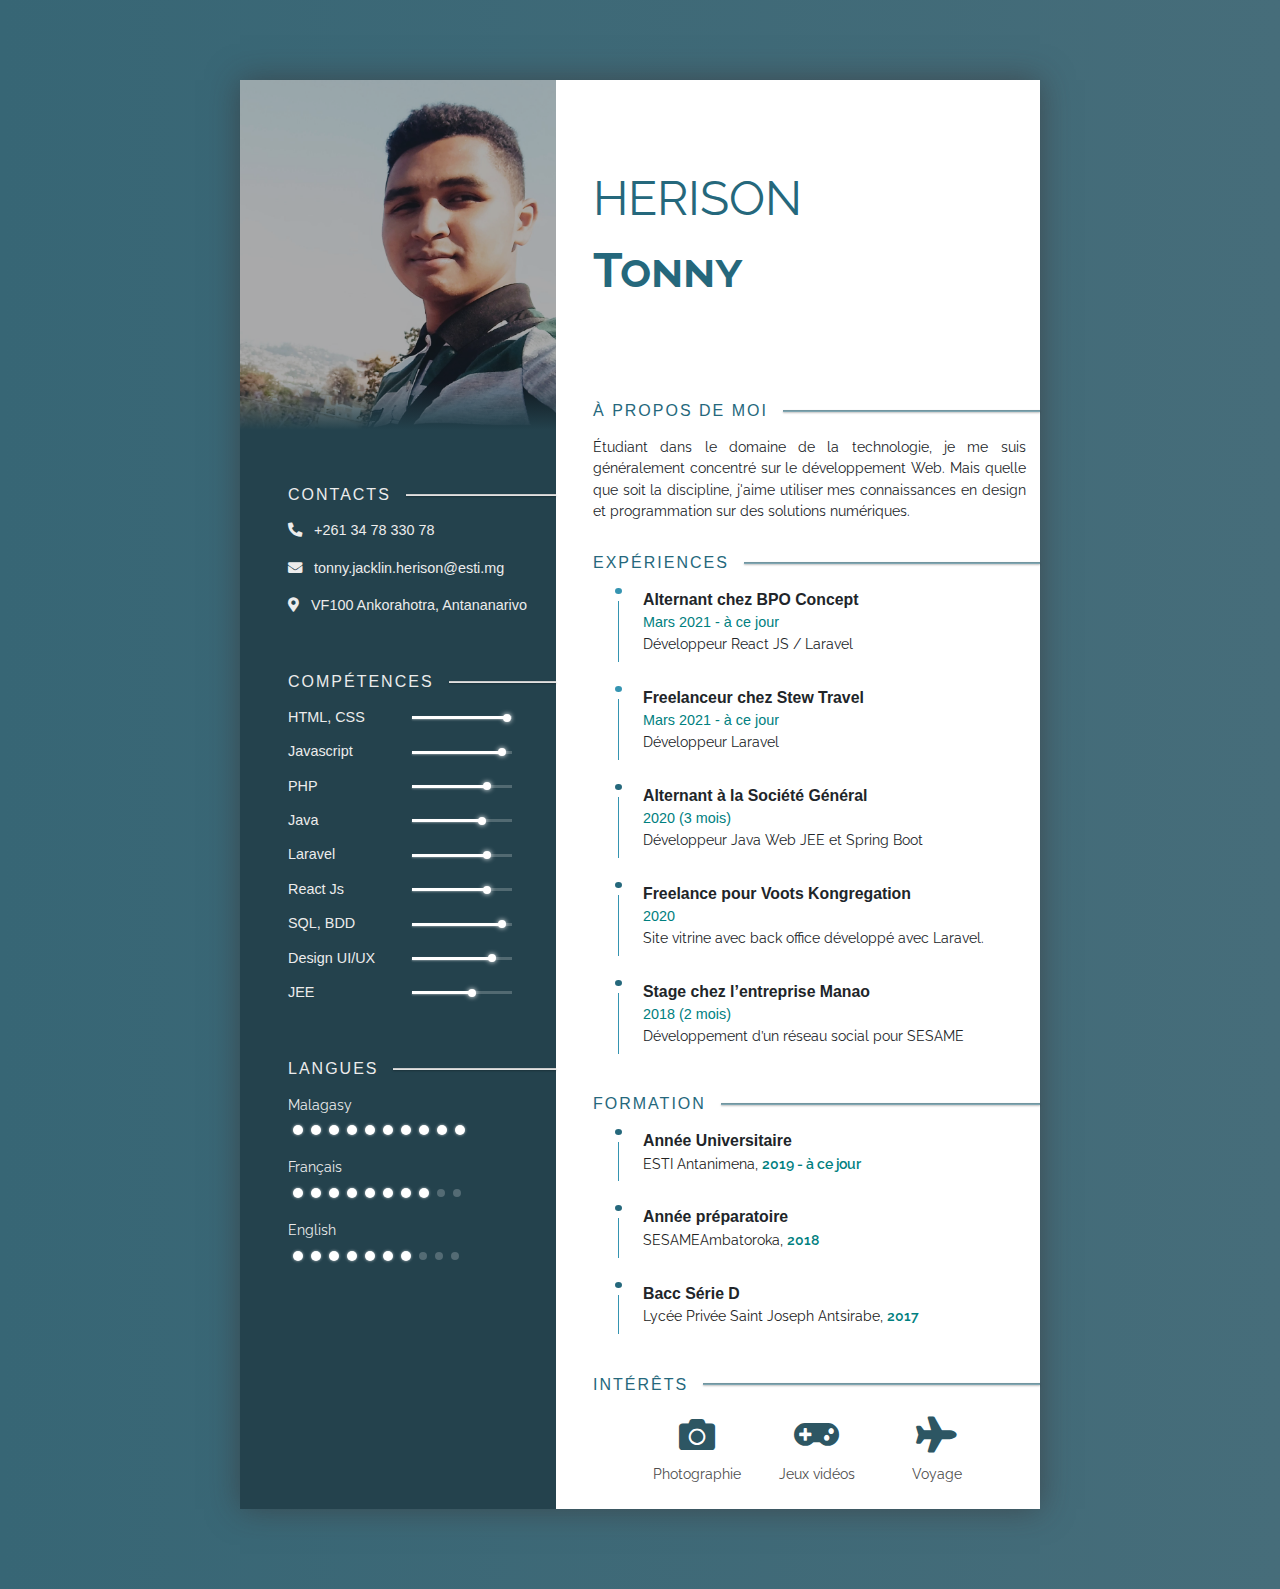
==== commit 06d046e5: "Fix bugs on images and texts" ====
--- a/index.html
+++ b/index.html
@@ -1 +1 @@
-<!DOCTYPE html><html lang="fr"><head><meta charset="UTF-8"><meta name="viewport" content="width=device-width,initial-scale=1"><link rel="stylesheet" href="./plugins/bootstrap-4.3.1-dist/css/bootstrap.min.css"><link rel="stylesheet" href="./plugins/fontawesome-free-5.15.1-web/css/all.min.css"><link rel="stylesheet" href="./assets/css/tooltip.min.css"><link rel="stylesheet" href="./assets/css/master.min.css"><link rel="stylesheet" href="./assets/css/responsive.min.css"><link rel="shortcut icon" href="./favicon.svg" type="image/svg"><script src="./plugins/JQuery/jquery-3.5.1.min.js"></script><title>Tonny HERISON</title></head><body><main><div class="principale" id="principale"><div class="row"><div class="col-5" id="left-side"><button class="btn-close p-2 pt-3"><span></span></button><div class="left-content"><div class="poster"><div class="download-link"><a href="#" title="Télécharger en PDF"><i class="fa fa-download"></i></a></div><div class="loading-image"><div class="lds-ellipsis"><div></div><div></div><div></div><div></div></div></div><img src="./assets/images/tonnyPS_1.jpg" alt="HERISON Tonny"></div><div class="contenu"><div class="contacts bloc"><div class="d-flex align-items-center bloc-title"><h6>Contacts</h6><hr class="title-line"></div><div class="contact-list"><p><i class="fa fa-phone-alt mr-2"></i> <a href="tel:0347833078">+261 34 78 330 78</a></p><p><i class="fa fa-envelope mr-2"></i> <a href="mailto:tonny.jacklin.herison@esti.mg" title="Envoyer un mail">tonny.jacklin.herison@esti.mg</a></p><p><i class="fa fa-map-marker-alt mr-2"></i> VF100 Ankorahotra, Antananarivo</p></div></div><div class="skills bloc mt-5"><div class="d-flex align-items-center bloc-title"><h6>Compétences</h6><hr class="title-line"></div><div class="skill-list"><div class="row"><div class="col-5 tj-tooltip"><a href="https://fr.wikipedia.org/wiki/Hypertext_Markup_Language" class="skill-name d-block" target="_blank">HTML, CSS</a><div class="tooltip-content"><div class="langage-description"><img src="./assets/images/html5-css3-hd.jpg" alt=""><p class="description mt-1">L'<strong>HTML</strong> est un langage informatique utilisé sur l'internet. Ce langage est utilisé pour créer des pages web. Le <strong>CSS</strong> permet de mettre en forme le contenu d'une page codé en HTML.</p></div></div></div><div class="col-7 d-flex align-items-center"><div class="skill-value"><div class="value" data-html></div><span class="value-point"></span></div></div></div><div class="row"><div class="col-5 tj-tooltip"><a href="https://fr.wikipedia.org/wiki/JavaScript" class="skill-name" target="_blank">Javascript</a><div class="tooltip-content"><div class="langage-description"><img src="./assets/images/JavaScript_logo_2.svg.png" alt="Javascript"><p class="description mt-1"><strong>JavaScript</strong> est un langage de programmation de scripts principalement employé dans les pages web interactives et à ce titre est une partie essentielle des applications web.</p></div></div></div><div class="col-7 d-flex align-items-center"><div class="skill-value"><div class="value" data-js></div><span class="value-point"></span></div></div></div><div class="row"><div class="col-5 tj-tooltip"><a class="skill-name" href="https://fr.wikipedia.org/wiki/PHP" target="_blank">PHP</a><div class="tooltip-content"><div class="langage-description"><img src="./assets/images/PHP_Logo.png" alt=""><p class="description mt-1"><strong>PHP: Hypertext Preprocessor</strong>, plus connu sous son sigle PHP, est un "langage de programmation" libre, principalement utilisé pour produire des pages Web dynamiques via un serveur HTTP.</p></div></div></div><div class="col-7 d-flex align-items-center"><div class="skill-value"><div class="value" data-php></div><span class="value-point"></span></div></div></div><div class="row"><div class="col-5 tj-tooltip"><a href="https://fr.wikipedia.org/wiki/Java_(technique)" class="skill-name" target="_blank">Java</a><div class="tooltip-content"><div class="langage-description"><img src="./assets/images/java.png" alt=""><p class="description mt-1"><strong>Java</strong> est un langage de programmation orienté objet créé par James Gosling et Patrick Naughton, employés de Sun Microsystems, avec le soutien de Bill Joy.</p></div></div></div><div class="col-7 d-flex align-items-center"><div class="skill-value"><div class="value" data-java></div><span class="value-point"></span></div></div></div><div class="row"><div class="col-5 tj-tooltip"><a href="https://fr.wikipedia.org/wiki/Laravel" class="skill-name" target="_blank">Laravel</a><div class="tooltip-content"><div class="langage-description"><img src="./assets/images/laravel.png" alt=""><p class="description mt-1"><strong>Laravel</strong> est un framework web open-source écrit en PHP respectant le principe modèle-vue-contrôleur et entièrement développé en programmation orientée objet.</p></div></div></div><div class="col-7 d-flex align-items-center"><div class="skill-value"><div class="value" data-laravel></div><span class="value-point"></span></div></div></div><div class="row"><div class="col-5 tj-tooltip"><a href="https://fr.wikipedia.org/wiki/React_(JavaScript)" class="skill-name" target="_blank">React Js</a><div class="tooltip-content"><div class="langage-description"><img src="./assets/images/react.jpg" alt=""><p class="description mt-1"><strong>React</strong> est une bibliothèque JavaScript libre développée par Facebook depuis 2013. Le but principal de cette bibliothèque est de faciliter la création d'application web monopage.</p></div></div></div><div class="col-7 d-flex align-items-center"><div class="skill-value"><div class="value" data-react></div><span class="value-point"></span></div></div></div><div class="row"><div class="col-5 tj-tooltip"><a href="https://fr.wikipedia.org/wiki/Structured_Query_Language" class="skill-name" target="_blank">SQL, BDD</a><div class="tooltip-content"><div class="langage-description"><img src="./assets/images/SQL.png" alt=""><p class="description mt-1"><strong>SQL</strong> est un langage informatique normalisé servant à exploiter des bases de données relationnelles.</p></div></div></div><div class="col-7 d-flex align-items-center"><div class="skill-value"><div class="value" data-database></div><span class="value-point"></span></div></div></div><div class="row"><div class="col-5 tj-tooltip"><a href="https://en.wikipedia.org/wiki/User_interface_design" class="skill-name" target="_blank">Design UI/UX</a><div class="tooltip-content"><div class="langage-description"><img src="./assets/images/design.jpg" alt=""><p class="description mt-1">La <strong>conception d'interface utilisateur</strong> ou l'<strong>ingénierie d'interface</strong> utilisateur est la conception d'interfaces utilisateur pour des machines et des logiciels.</p></div></div></div><div class="col-7 d-flex align-items-center"><div class="skill-value"><div class="value" data-design></div><span class="value-point"></span></div></div></div><div class="row"><div class="col-5 tj-tooltip"><a href="https://fr.wikipedia.org/wiki/Jakarta_EE" class="skill-name" target="_blank">JEE</a><div class="tooltip-content"><div class="langage-description"><img src="./assets/images/jee-282x300.png" alt=""><p class="description mt-1"><strong>Java SE Jakarta EE Java ME JavaFX Java Card Jakarta EE</strong>, est une spécification pour la plate-forme Java d'Oracle, destinée aux applications d'entreprise.</p></div></div></div><div class="col-7 d-flex align-items-center"><div class="skill-value"><div class="value" data-jee></div><span class="value-point"></span></div></div></div></div></div><div class="langues bloc mt-5"><div class="d-flex align-items-center bloc-title"><h6>Langues</h6><hr class="title-line"></div><div class="langues-list"><p class="langue-item d-flex flex-column"><span class="langue-name">Malagasy</span> <span class="langue-skill" data-langue="Malagasy"><span></span><span></span><span></span><span></span> <span></span><span></span><span></span><span></span> <span></span><span></span></span></p><p class="langue-item d-flex flex-column"><span class="langue-name">Français</span> <span class="langue-skill" data-langue="Francais"><span></span><span></span><span></span><span></span> <span></span><span></span><span></span><span></span> <span></span><span></span></span></p><p class="langue-item d-flex flex-column"><span class="langue-name">English</span> <span class="langue-skill" data-langue="English"><span></span><span></span><span></span><span></span> <span></span><span></span><span></span><span></span> <span></span><span></span></span></p></div></div></div></div></div><div class="col-7" id="right-side"><button class="btn-menu ml-1 p-2 pt-3 mr-3"><svg width="40" height="40"><line x1="5" x2="30" y1="5" y2="5"/><line x1="15" x2="40" y1="15" y2="15"/><line x1="0" x2="25" y1="25" y2="25"/></svg></button><div class="right-content"><div class="name d-flex flex-wrap"><div class="w-100"><hr class="top-line"></div><div class="name-details w-100"><div class="w-100"><span class="first-name d-block">HERISON </span><span class="last-name d-block">Tonny </span><span class="job"><span class="job-post"></span> <span class="curseur"></span></span></div><div class="d-flex flex-column justify-content-center align-items-center"><a href="https://www.linkedin.com/in/tonny-jacklin-herison-71429a157/" target="_blank" class="social-link mb-3"><i class="fab fa-linkedin-in"></i> </a><a href="https://github.com/tonny-herison" target="_blank" class="social-link"><i class="fab fa-github-alt"></i></a></div></div><div class="w-100"><hr class="bottom-line"></div></div><div class="about bloc"><div class="d-flex align-items-center bloc-title"><h6>À propos de moi</h6><hr class="title-line"></div><div class="about-details">Étudiant dans le domaine de la technologie et généralement, je me suis concentré sur le développement Web. Mais quelle que soit la discipline, j'aime utiliser mes connaissances en design et programmation sur des solutions numériques.</div></div><div class="experience bloc mt-4"><div class="d-flex align-items-center bloc-title"><h6>Expériences</h6><hr class="title-line"></div><ul class="experience-list"><li class="experience-item d-flex"><p class="d-flex flex-column align-items-center"><span class="dot active"></span> <span class="line"></span></p><p><span class="title d-block">Alternant chez <span class="tj-tooltip"><a href="http://www.bpoconcept.com/" class="company-name" target="_blank">BPO Concept</a> <span class="tooltip-content bpo-logo" style="padding:0 10px"><span class="langage-description d-block"><img src="./assets/images/bpo.png" alt="BPO Concept"> </span></span></span></span><span class="date d-block">Mars 2021 - à ce jour</span> <span class="activity d-block">Développeur Javascript fullstack</span></p></li><li class="experience-item d-flex"><p class="d-flex flex-column align-items-center"><span class="dot"></span> <span class="line"></span></p><p><span class="title d-block">Alternant à la <span class="tj-tooltip"><a href="https://www.societegenerale.com/fr" class="company-name" target="_blank">Société Général</a> <span class="tooltip-content sg-logo"><span class="langage-description d-block"><img src="./assets/images/sg.png" alt="Société Général"> </span></span></span></span><span class="date d-block">2020 (3 mois)</span> <span class="activity d-block">Développeur Java Web <span class="tj-tooltip"><a href="https://fr.wikipedia.org/wiki/Jakarta_EE" class="company-name mr-1" target="_blank">JEE</a> <span class="tooltip-content sg-logo"><span class="langage-description d-block"><img src="./assets/images/jee-282x300.png" alt="ESTI"> </span></span></span>et Spring Boot</span></p></li><li class="experience-item d-flex"><p class="d-flex flex-column align-items-center"><span class="dot"></span> <span class="line"></span></p><p><span class="title d-block">Freelance pour <span class="tj-tooltip"><a href="https://tonny-herison.github.io/voots/" target="_blank" class="company-name">Voots Kongregation</a> <span class="tooltip-content m-1"><span class="langage-description"><span class="description d-block">Template du site. </span></span></span></span></span><span class="date d-block">2020</span> <span class="activity d-block">Site vitrine avec base de données développé avec <span class="tj-tooltip"><a href="https://fr.wikipedia.org/wiki/Laravel" class="company-name" target="_blank">Laravel</a> <span class="tooltip-content sg-logo"><span class="langage-description d-block"><img src="./assets/images/laravel.png" alt="Laravel"> </span></span></span>.</span></p></li><li class="experience-item d-flex"><p class="d-flex flex-column align-items-center"><span class="dot"></span> <span class="line"></span></p><p><span class="title d-block">Stage chez l’entreprise <span class="tj-tooltip"><a href="https://www.manao.eu/" class="company-name" target="_blank">Manao</a> <span class="tooltip-content sg-logo"><span class="langage-description d-block"><img src="./assets/images/manao.png" alt="Manao"> </span></span></span></span><span class="date d-block">2018 (2 mois)</span> <span class="activity d-block">Développement d’un réseau social pour <span class="tj-tooltip"><a href="http://sesame.promesmada.org/" class="company-name" target="_blank">SESAME</a> <span class="tooltip-content sg-logo"><span class="langage-description d-block"><img src="./assets/images/sesame.png" alt="SESAME"></span></span></span></span></p></li></ul></div><div class="formation bloc mt-4"><div class="d-flex align-items-center bloc-title"><h6>Formation</h6><hr class="title-line"></div><ul class="formation-list"><li class="formation-item d-flex"><p class="d-flex flex-column align-items-center"><span class="dot"></span> <span class="line"></span></p><p><span class="degree d-block">Année Universitaire</span> <span class="school d-block"><span class="tj-tooltip"><a href="https://esti.mg/" class="company-name mr-1" target="blank">ESTI</a> <span class="tooltip-content sg-logo"><span class="langage-description d-block"><img src="./assets/images/esti.jpeg" alt="ESTI"> </span></span></span>Antanimena, <span class="date">2019 - à ce jour</span></span></p></li><li class="formation-item d-flex"><p class="d-flex flex-column align-items-center"><span class="dot"></span> <span class="line"></span></p><p><span class="degree d-block">Année préparatoire</span> <span class="school d-block"><span class="tj-tooltip"><a href="http://sesame.promesmada.org/" class="company-name" target="_blank">SESAME</a> <span class="tooltip-content sg-logo"><span class="langage-description d-block"><img src="./assets/images/sesame.png" alt="ESTI"> </span></span></span>Ambatoroka, <span class="date">2018</span></span></p></li><li class="formation-item d-flex"><p class="d-flex flex-column align-items-center"><span class="dot"></span> <span class="line"></span></p><p><span class="degree d-block">Bacc Série D</span> <span class="school d-block">Lycée Privée Saint Joseph Antsirabe, <span class="date">2017</span></span></p></li></ul></div><div class="interest bloc mt-4 mb-4"><div class="d-flex align-items-center bloc-title"><h6>Intérêts</h6><hr class="title-line"></div><ul class="interest-list d-flex justify-content-center text-center"><li class="interest-item"><span class="icon d-block"><i class="fa fa-camera"></i> </span><span class="title d-block">Photographie</span></li><li class="interest-item"><span class="icon d-block"><i class="fa fa-gamepad"></i> </span><span class="title d-block">Jeux vidéos</span></li><li class="interest-item"><span class="icon d-block"><i class="fa fa-plane"></i> </span><span class="title d-block">Voyage</span></li></ul></div></div></div></div></div></main><!-- <script src="./plugins/bootstrap-4.3.1-dist/js/bootstrap.min.js"></script> --><script src="./assets/js/master.min.js"></script></body></html>+<!DOCTYPE html><html lang="fr"><head><meta charset="UTF-8"><meta name="viewport" content="width=device-width,initial-scale=1"><link rel="stylesheet" href="./plugins/bootstrap-4.3.1-dist/css/bootstrap.min.css"><link rel="stylesheet" href="./plugins/fontawesome-free-5.15.1-web/css/all.min.css"><link rel="stylesheet" href="./assets/css/tooltip.min.css"><link rel="stylesheet" href="./assets/css/master.min.css"><link rel="stylesheet" href="./assets/css/responsive.min.css"><link rel="shortcut icon" href="./favicon.svg" type="image/svg"><script src="./plugins/JQuery/jquery-3.5.1.min.js"></script><title>Tonny HERISON</title></head><body><main><div class="principale" id="principale"><div class="row"><div class="col-5" id="left-side"><button class="btn-close p-2 pt-3"><span></span></button><div class="left-content"><div class="poster"><div class="download-link"><a href="#" title="Télécharger en PDF"><i class="fa fa-download"></i></a></div><div class="loading-image"><div class="lds-ellipsis"><div></div><div></div><div></div><div></div></div></div><img src="./assets/images/tonnyPS_1.jpg" id="profil_img" alt="HERISON Tonny"></div><div class="contenu"><div class="contacts bloc"><div class="d-flex align-items-center bloc-title"><h6>Contacts</h6><hr class="title-line"></div><div class="contact-list"><p><i class="fa fa-phone-alt mr-2"></i> <a href="tel:0347833078">+261 34 78 330 78</a></p><p><i class="fa fa-envelope mr-2"></i> <a href="mailto:tonny.jacklin.herison@esti.mg" title="Envoyer un mail">tonny.jacklin.herison@esti.mg</a></p><p><i class="fa fa-map-marker-alt mr-2"></i> VF100 Ankorahotra, Antananarivo</p></div></div><div class="skills bloc mt-5"><div class="d-flex align-items-center bloc-title"><h6>Compétences</h6><hr class="title-line"></div><div class="skill-list"><div class="row"><div class="col-5 tj-tooltip"><a href="https://fr.wikipedia.org/wiki/Hypertext_Markup_Language" class="skill-name d-block" target="_blank">HTML, CSS</a><div class="tooltip-content"><div class="langage-description"><img src="./assets/images/html5-css3-hd.jpg" alt=""><p class="description mt-1">L'<strong>HTML</strong> est un langage informatique utilisé sur l'internet. Ce langage est utilisé pour créer des pages web. Le <strong>CSS</strong> permet de mettre en forme le contenu d'une page codé en HTML.</p></div></div></div><div class="col-7 d-flex align-items-center"><div class="skill-value"><div class="value" data-html></div><span class="value-point"></span></div></div></div><div class="row"><div class="col-5 tj-tooltip"><a href="https://fr.wikipedia.org/wiki/JavaScript" class="skill-name" target="_blank">Javascript</a><div class="tooltip-content"><div class="langage-description"><img src="./assets/images/JavaScript_logo_2.svg.png" alt="Javascript"><p class="description mt-1"><strong>JavaScript</strong> est un langage de programmation de scripts principalement employé dans les pages web interactives et à ce titre est une partie essentielle des applications web.</p></div></div></div><div class="col-7 d-flex align-items-center"><div class="skill-value"><div class="value" data-js></div><span class="value-point"></span></div></div></div><div class="row"><div class="col-5 tj-tooltip"><a class="skill-name" href="https://fr.wikipedia.org/wiki/PHP" target="_blank">PHP</a><div class="tooltip-content"><div class="langage-description"><img src="./assets/images/PHP_Logo.png" alt=""><p class="description mt-1"><strong>PHP: Hypertext Preprocessor</strong>, plus connu sous son sigle PHP, est un "langage de programmation" libre, principalement utilisé pour produire des pages Web dynamiques via un serveur HTTP.</p></div></div></div><div class="col-7 d-flex align-items-center"><div class="skill-value"><div class="value" data-php></div><span class="value-point"></span></div></div></div><div class="row"><div class="col-5 tj-tooltip"><a href="https://fr.wikipedia.org/wiki/Java_(technique)" class="skill-name" target="_blank">Java</a><div class="tooltip-content"><div class="langage-description"><img src="./assets/images/java.png" alt=""><p class="description mt-1"><strong>Java</strong> est un langage de programmation orienté objet créé par James Gosling et Patrick Naughton, employés de Sun Microsystems, avec le soutien de Bill Joy.</p></div></div></div><div class="col-7 d-flex align-items-center"><div class="skill-value"><div class="value" data-java></div><span class="value-point"></span></div></div></div><div class="row"><div class="col-5 tj-tooltip"><a href="https://fr.wikipedia.org/wiki/Laravel" class="skill-name" target="_blank">Laravel</a><div class="tooltip-content"><div class="langage-description"><img src="./assets/images/laravel.png" alt=""><p class="description mt-1"><strong>Laravel</strong> est un framework web open-source écrit en PHP respectant le principe modèle-vue-contrôleur et entièrement développé en programmation orientée objet.</p></div></div></div><div class="col-7 d-flex align-items-center"><div class="skill-value"><div class="value" data-laravel></div><span class="value-point"></span></div></div></div><div class="row"><div class="col-5 tj-tooltip"><a href="https://fr.wikipedia.org/wiki/React_(JavaScript)" class="skill-name" target="_blank">React Js</a><div class="tooltip-content"><div class="langage-description"><img src="./assets/images/react.jpg" alt=""><p class="description mt-1"><strong>React</strong> est une bibliothèque JavaScript libre développée par Facebook depuis 2013. Le but principal de cette bibliothèque est de faciliter la création d'application web monopage.</p></div></div></div><div class="col-7 d-flex align-items-center"><div class="skill-value"><div class="value" data-react></div><span class="value-point"></span></div></div></div><div class="row"><div class="col-5 tj-tooltip"><a href="https://fr.wikipedia.org/wiki/Structured_Query_Language" class="skill-name" target="_blank">SQL, BDD</a><div class="tooltip-content"><div class="langage-description"><img src="./assets/images/SQL.png" alt=""><p class="description mt-1"><strong>SQL</strong> est un langage informatique normalisé servant à exploiter des bases de données relationnelles.</p></div></div></div><div class="col-7 d-flex align-items-center"><div class="skill-value"><div class="value" data-database></div><span class="value-point"></span></div></div></div><div class="row"><div class="col-5 tj-tooltip"><a href="https://en.wikipedia.org/wiki/User_interface_design" class="skill-name" target="_blank">Design UI/UX</a><div class="tooltip-content"><div class="langage-description"><img src="./assets/images/design.jpg" alt=""><p class="description mt-1">La <strong>conception d'interface utilisateur</strong> ou l'<strong>ingénierie d'interface</strong> utilisateur est la conception d'interfaces utilisateur pour des machines et des logiciels.</p></div></div></div><div class="col-7 d-flex align-items-center"><div class="skill-value"><div class="value" data-design></div><span class="value-point"></span></div></div></div><div class="row"><div class="col-5 tj-tooltip"><a href="https://fr.wikipedia.org/wiki/Jakarta_EE" class="skill-name" target="_blank">JEE</a><div class="tooltip-content"><div class="langage-description"><img src="./assets/images/jee-282x300.png" alt=""><p class="description mt-1"><strong>Java SE Jakarta EE Java ME JavaFX Java Card Jakarta EE</strong>, est une spécification pour la plate-forme Java d'Oracle, destinée aux applications d'entreprise.</p></div></div></div><div class="col-7 d-flex align-items-center"><div class="skill-value"><div class="value" data-jee></div><span class="value-point"></span></div></div></div></div></div><div class="langues bloc mt-5"><div class="d-flex align-items-center bloc-title"><h6>Langues</h6><hr class="title-line"></div><div class="langues-list"><p class="langue-item d-flex flex-column"><span class="langue-name">Malagasy</span> <span class="langue-skill" data-langue="Malagasy"><span></span><span></span><span></span><span></span> <span></span><span></span><span></span><span></span> <span></span><span></span></span></p><p class="langue-item d-flex flex-column"><span class="langue-name">Français</span> <span class="langue-skill" data-langue="Francais"><span></span><span></span><span></span><span></span> <span></span><span></span><span></span><span></span> <span></span><span></span></span></p><p class="langue-item d-flex flex-column"><span class="langue-name">English</span> <span class="langue-skill" data-langue="English"><span></span><span></span><span></span><span></span> <span></span><span></span><span></span><span></span> <span></span><span></span></span></p></div></div></div></div></div><div class="col-7" id="right-side"><button class="btn-menu ml-1 p-2 pt-3 mr-3"><svg width="40" height="40"><line x1="5" x2="30" y1="5" y2="5"/><line x1="15" x2="40" y1="15" y2="15"/><line x1="0" x2="25" y1="25" y2="25"/></svg></button><div class="right-content"><div class="name d-flex flex-wrap"><div class="w-100"><hr class="top-line"></div><div class="name-details w-100"><div class="w-100"><span class="first-name d-block">HERISON </span><span class="last-name d-block">Tonny </span><span class="job"><span class="job-post"></span> <span class="curseur"></span></span></div><div class="d-flex flex-column justify-content-center align-items-center"><a href="https://www.linkedin.com/in/tonny-jacklin-herison-71429a157/" target="_blank" class="social-link mb-3"><i class="fab fa-linkedin-in"></i> </a><a href="https://github.com/tonny-herison" target="_blank" class="social-link"><i class="fab fa-github-alt"></i></a></div></div><div class="w-100"><hr class="bottom-line"></div></div><div class="about bloc"><div class="d-flex align-items-center bloc-title"><h6>À propos de moi</h6><hr class="title-line"></div><div class="about-details">Étudiant dans le domaine de la technologie, je me suis généralement concentré sur le développement Web. Mais quelle que soit la discipline, j'aime utiliser mes connaissances en design et programmation sur des solutions numériques.</div></div><div class="experience bloc mt-4"><div class="d-flex align-items-center bloc-title"><h6>Expériences</h6><hr class="title-line"></div><ul class="experience-list"><!-- BPO Concept --><li class="experience-item d-flex"><p class="d-flex flex-column align-items-center"><span class="dot active"></span> <span class="line"></span></p><p><span class="title d-block">Alternant chez <span class="tj-tooltip"><a href="http://www.bpoconcept.com/" class="company-name" target="_blank">BPO Concept</a> <span class="tooltip-content bpo-logo" style="padding:0 10px"><span class="langage-description d-block"><img src="./assets/images/bpo.png" alt="BPO Concept"> </span></span></span></span><span class="date d-block">Mars 2021 - à ce jour</span> <span class="activity d-block">Développeur React JS / Laravel</span></p></li><!-- Stew Travel --><li class="experience-item d-flex"><p class="d-flex flex-column align-items-center"><span class="dot active"></span> <span class="line"></span></p><p><span class="title d-block">Freelanceur chez <span class="tj-tooltip"><a href="https://www.stewtravel.com/" class="company-name" target="_blank">Stew Travel</a> <span class="tooltip-content stewtravel-logo" style="padding:0 0"><span class="langage-description d-block"><img src="./assets/images/stewtravel.png" alt="Stew Travel"> </span></span></span></span><span class="date d-block">Mars 2021 - à ce jour</span> <span class="activity d-block">Développeur Laravel</span></p></li><!-- BFV SG --><li class="experience-item d-flex"><p class="d-flex flex-column align-items-center"><span class="dot"></span> <span class="line"></span></p><p><span class="title d-block">Alternant à la <span class="tj-tooltip"><a href="https://www.societegenerale.com/fr" class="company-name" target="_blank">Société Général</a> <span class="tooltip-content sg-logo"><span class="langage-description d-block"><img src="./assets/images/sg.png" alt="Société Général"> </span></span></span></span><span class="date d-block">2020 (3 mois)</span> <span class="activity d-block">Développeur Java Web JEE et Spring Boot</span></p></li><!-- Voots Kongregation --><li class="experience-item d-flex"><p class="d-flex flex-column align-items-center"><span class="dot"></span> <span class="line"></span></p><p><span class="title d-block">Freelance pour <span class="tj-tooltip"><a href="https://tonny-herison.github.io/voots/" target="_blank" class="company-name">Voots Kongregation</a> <span class="tooltip-content m-1"><span class="langage-description"><span class="description d-block">Template du site. </span></span></span></span></span><span class="date d-block">2020</span> <span class="activity d-block">Site vitrine avec back office développé avec Laravel.</span></p></li><!-- Manao --><li class="experience-item d-flex"><p class="d-flex flex-column align-items-center"><span class="dot"></span> <span class="line"></span></p><p><span class="title d-block">Stage chez l’entreprise <span class="tj-tooltip"><a href="https://www.manao.eu/" class="company-name" target="_blank">Manao</a> <span class="tooltip-content sg-logo"><span class="langage-description d-block"><img src="./assets/images/manao.png" alt="Manao"> </span></span></span></span><span class="date d-block">2018 (2 mois)</span> <span class="activity d-block">Développement d’un réseau social pour <span class="tj-tooltip"><a href="http://sesame.promesmada.org/" class="company-name" target="_blank">SESAME</a> <span class="tooltip-content sg-logo"><span class="langage-description d-block"><img src="./assets/images/sesame.png" alt="SESAME"></span></span></span></span></p></li></ul></div><div class="formation bloc mt-4"><div class="d-flex align-items-center bloc-title"><h6>Formation</h6><hr class="title-line"></div><ul class="formation-list"><li class="formation-item d-flex"><p class="d-flex flex-column align-items-center"><span class="dot"></span> <span class="line"></span></p><p><span class="degree d-block">Année Universitaire</span> <span class="school d-block"><span class="tj-tooltip"><a href="https://esti.mg/" class="company-name mr-1" target="blank">ESTI</a> <span class="tooltip-content sg-logo"><span class="langage-description d-block"><img src="./assets/images/esti.jpeg" alt="ESTI"> </span></span></span>Antanimena, <span class="date">2019 - à ce jour</span></span></p></li><li class="formation-item d-flex"><p class="d-flex flex-column align-items-center"><span class="dot"></span> <span class="line"></span></p><p><span class="degree d-block">Année préparatoire</span> <span class="school d-block"><span class="tj-tooltip"><a href="http://sesame.promesmada.org/" class="company-name" target="_blank">SESAME </a><span class="tooltip-content sg-logo"><span class="langage-description d-block"><img src="./assets/images/sesame.png" alt="ESTI"> </span></span></span>Ambatoroka, <span class="date">2018</span></span></p></li><li class="formation-item d-flex"><p class="d-flex flex-column align-items-center"><span class="dot"></span> <span class="line"></span></p><p><span class="degree d-block">Bacc Série D</span> <span class="school d-block">Lycée Privée Saint Joseph Antsirabe, <span class="date">2017</span></span></p></li></ul></div><div class="interest bloc mt-4 mb-4"><div class="d-flex align-items-center bloc-title"><h6>Intérêts</h6><hr class="title-line"></div><ul class="interest-list d-flex justify-content-center text-center"><li class="interest-item"><span class="icon d-block"><i class="fa fa-camera"></i> </span><span class="title d-block">Photographie</span></li><li class="interest-item"><span class="icon d-block"><i class="fa fa-gamepad"></i> </span><span class="title d-block">Jeux vidéos</span></li><li class="interest-item"><span class="icon d-block"><i class="fa fa-plane"></i> </span><span class="title d-block">Voyage</span></li></ul></div></div></div></div></div></main><!-- <script src="./plugins/bootstrap-4.3.1-dist/js/bootstrap.min.js"></script> --><script src="./assets/js/master.min.js"></script></body></html>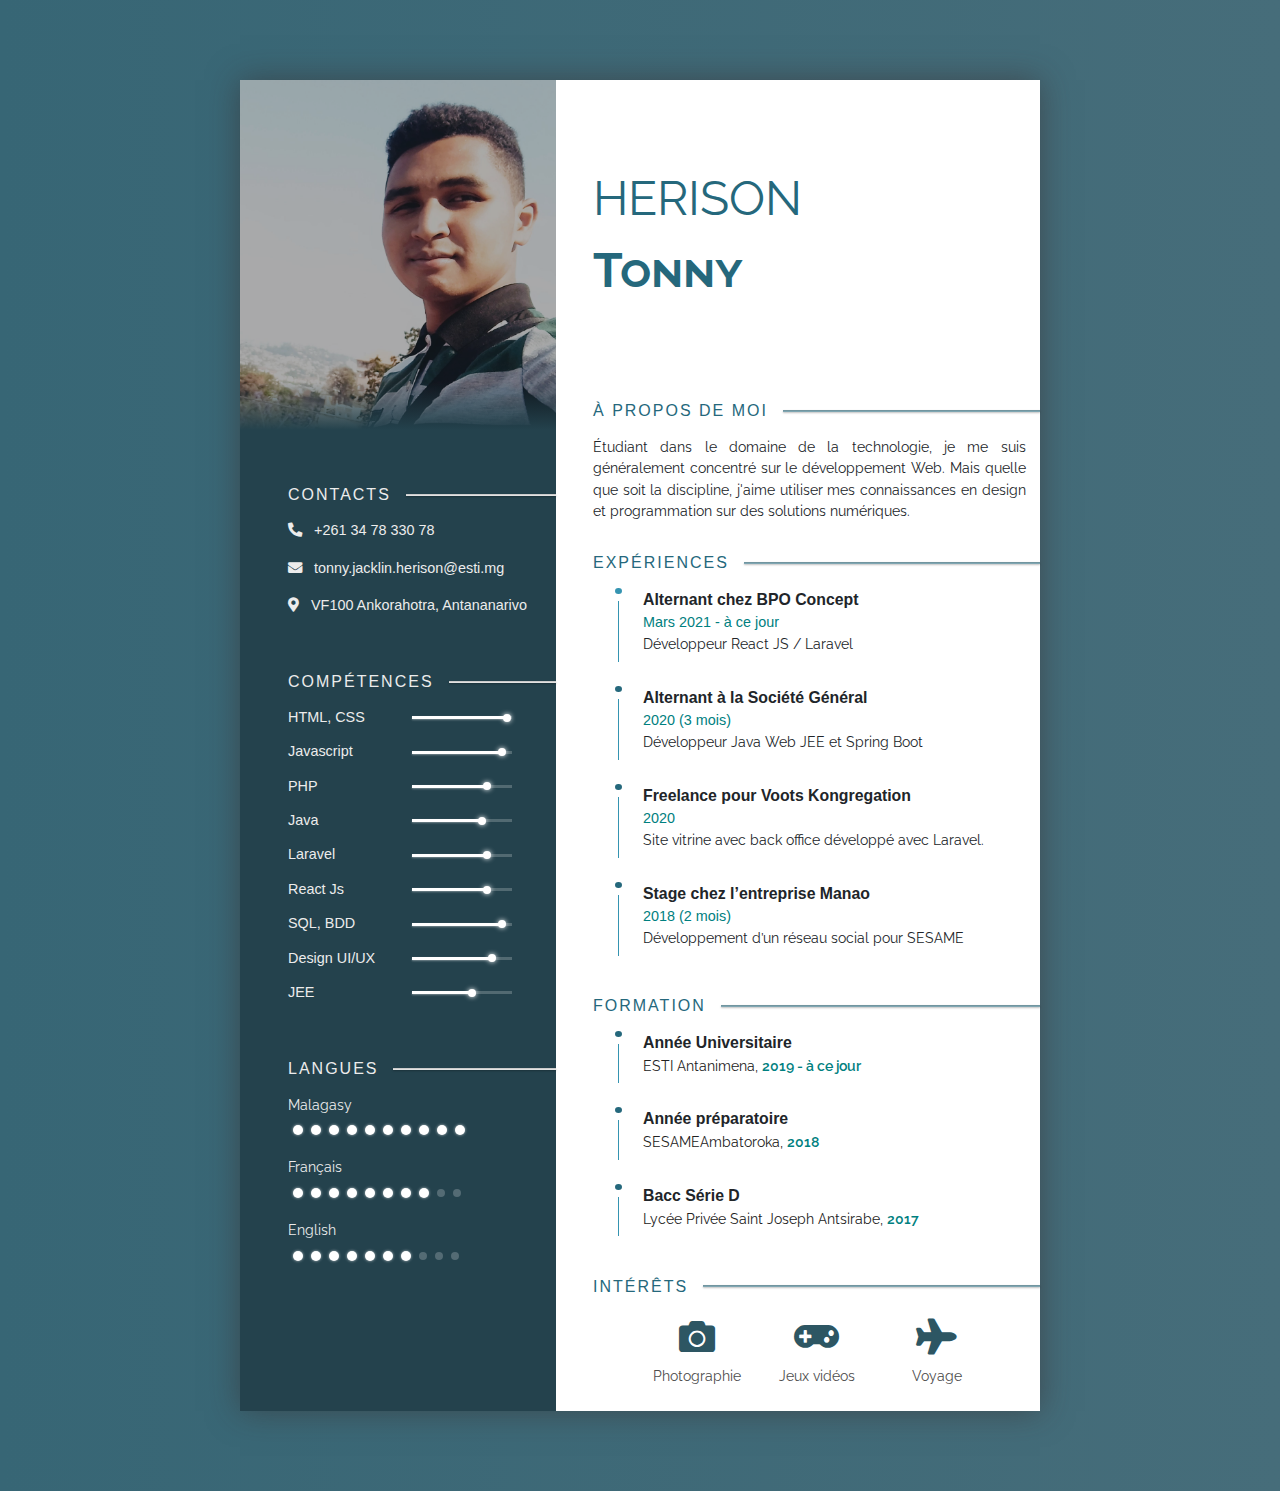
==== commit 2ab61690: "Remove st" ====
--- a/index.html
+++ b/index.html
@@ -1 +1 @@
-<!DOCTYPE html><html lang="fr"><head><meta charset="UTF-8"><meta name="viewport" content="width=device-width,initial-scale=1"><link rel="stylesheet" href="./plugins/bootstrap-4.3.1-dist/css/bootstrap.min.css"><link rel="stylesheet" href="./plugins/fontawesome-free-5.15.1-web/css/all.min.css"><link rel="stylesheet" href="./assets/css/tooltip.min.css"><link rel="stylesheet" href="./assets/css/master.min.css"><link rel="stylesheet" href="./assets/css/responsive.min.css"><link rel="shortcut icon" href="./favicon.svg" type="image/svg"><script src="./plugins/JQuery/jquery-3.5.1.min.js"></script><title>Tonny HERISON</title></head><body><main><div class="principale" id="principale"><div class="row"><div class="col-5" id="left-side"><button class="btn-close p-2 pt-3"><span></span></button><div class="left-content"><div class="poster"><div class="download-link"><a href="#" title="Télécharger en PDF"><i class="fa fa-download"></i></a></div><div class="loading-image"><div class="lds-ellipsis"><div></div><div></div><div></div><div></div></div></div><img src="./assets/images/tonnyPS_1.jpg" id="profil_img" alt="HERISON Tonny"></div><div class="contenu"><div class="contacts bloc"><div class="d-flex align-items-center bloc-title"><h6>Contacts</h6><hr class="title-line"></div><div class="contact-list"><p><i class="fa fa-phone-alt mr-2"></i> <a href="tel:0347833078">+261 34 78 330 78</a></p><p><i class="fa fa-envelope mr-2"></i> <a href="mailto:tonny.jacklin.herison@esti.mg" title="Envoyer un mail">tonny.jacklin.herison@esti.mg</a></p><p><i class="fa fa-map-marker-alt mr-2"></i> VF100 Ankorahotra, Antananarivo</p></div></div><div class="skills bloc mt-5"><div class="d-flex align-items-center bloc-title"><h6>Compétences</h6><hr class="title-line"></div><div class="skill-list"><div class="row"><div class="col-5 tj-tooltip"><a href="https://fr.wikipedia.org/wiki/Hypertext_Markup_Language" class="skill-name d-block" target="_blank">HTML, CSS</a><div class="tooltip-content"><div class="langage-description"><img src="./assets/images/html5-css3-hd.jpg" alt=""><p class="description mt-1">L'<strong>HTML</strong> est un langage informatique utilisé sur l'internet. Ce langage est utilisé pour créer des pages web. Le <strong>CSS</strong> permet de mettre en forme le contenu d'une page codé en HTML.</p></div></div></div><div class="col-7 d-flex align-items-center"><div class="skill-value"><div class="value" data-html></div><span class="value-point"></span></div></div></div><div class="row"><div class="col-5 tj-tooltip"><a href="https://fr.wikipedia.org/wiki/JavaScript" class="skill-name" target="_blank">Javascript</a><div class="tooltip-content"><div class="langage-description"><img src="./assets/images/JavaScript_logo_2.svg.png" alt="Javascript"><p class="description mt-1"><strong>JavaScript</strong> est un langage de programmation de scripts principalement employé dans les pages web interactives et à ce titre est une partie essentielle des applications web.</p></div></div></div><div class="col-7 d-flex align-items-center"><div class="skill-value"><div class="value" data-js></div><span class="value-point"></span></div></div></div><div class="row"><div class="col-5 tj-tooltip"><a class="skill-name" href="https://fr.wikipedia.org/wiki/PHP" target="_blank">PHP</a><div class="tooltip-content"><div class="langage-description"><img src="./assets/images/PHP_Logo.png" alt=""><p class="description mt-1"><strong>PHP: Hypertext Preprocessor</strong>, plus connu sous son sigle PHP, est un "langage de programmation" libre, principalement utilisé pour produire des pages Web dynamiques via un serveur HTTP.</p></div></div></div><div class="col-7 d-flex align-items-center"><div class="skill-value"><div class="value" data-php></div><span class="value-point"></span></div></div></div><div class="row"><div class="col-5 tj-tooltip"><a href="https://fr.wikipedia.org/wiki/Java_(technique)" class="skill-name" target="_blank">Java</a><div class="tooltip-content"><div class="langage-description"><img src="./assets/images/java.png" alt=""><p class="description mt-1"><strong>Java</strong> est un langage de programmation orienté objet créé par James Gosling et Patrick Naughton, employés de Sun Microsystems, avec le soutien de Bill Joy.</p></div></div></div><div class="col-7 d-flex align-items-center"><div class="skill-value"><div class="value" data-java></div><span class="value-point"></span></div></div></div><div class="row"><div class="col-5 tj-tooltip"><a href="https://fr.wikipedia.org/wiki/Laravel" class="skill-name" target="_blank">Laravel</a><div class="tooltip-content"><div class="langage-description"><img src="./assets/images/laravel.png" alt=""><p class="description mt-1"><strong>Laravel</strong> est un framework web open-source écrit en PHP respectant le principe modèle-vue-contrôleur et entièrement développé en programmation orientée objet.</p></div></div></div><div class="col-7 d-flex align-items-center"><div class="skill-value"><div class="value" data-laravel></div><span class="value-point"></span></div></div></div><div class="row"><div class="col-5 tj-tooltip"><a href="https://fr.wikipedia.org/wiki/React_(JavaScript)" class="skill-name" target="_blank">React Js</a><div class="tooltip-content"><div class="langage-description"><img src="./assets/images/react.jpg" alt=""><p class="description mt-1"><strong>React</strong> est une bibliothèque JavaScript libre développée par Facebook depuis 2013. Le but principal de cette bibliothèque est de faciliter la création d'application web monopage.</p></div></div></div><div class="col-7 d-flex align-items-center"><div class="skill-value"><div class="value" data-react></div><span class="value-point"></span></div></div></div><div class="row"><div class="col-5 tj-tooltip"><a href="https://fr.wikipedia.org/wiki/Structured_Query_Language" class="skill-name" target="_blank">SQL, BDD</a><div class="tooltip-content"><div class="langage-description"><img src="./assets/images/SQL.png" alt=""><p class="description mt-1"><strong>SQL</strong> est un langage informatique normalisé servant à exploiter des bases de données relationnelles.</p></div></div></div><div class="col-7 d-flex align-items-center"><div class="skill-value"><div class="value" data-database></div><span class="value-point"></span></div></div></div><div class="row"><div class="col-5 tj-tooltip"><a href="https://en.wikipedia.org/wiki/User_interface_design" class="skill-name" target="_blank">Design UI/UX</a><div class="tooltip-content"><div class="langage-description"><img src="./assets/images/design.jpg" alt=""><p class="description mt-1">La <strong>conception d'interface utilisateur</strong> ou l'<strong>ingénierie d'interface</strong> utilisateur est la conception d'interfaces utilisateur pour des machines et des logiciels.</p></div></div></div><div class="col-7 d-flex align-items-center"><div class="skill-value"><div class="value" data-design></div><span class="value-point"></span></div></div></div><div class="row"><div class="col-5 tj-tooltip"><a href="https://fr.wikipedia.org/wiki/Jakarta_EE" class="skill-name" target="_blank">JEE</a><div class="tooltip-content"><div class="langage-description"><img src="./assets/images/jee-282x300.png" alt=""><p class="description mt-1"><strong>Java SE Jakarta EE Java ME JavaFX Java Card Jakarta EE</strong>, est une spécification pour la plate-forme Java d'Oracle, destinée aux applications d'entreprise.</p></div></div></div><div class="col-7 d-flex align-items-center"><div class="skill-value"><div class="value" data-jee></div><span class="value-point"></span></div></div></div></div></div><div class="langues bloc mt-5"><div class="d-flex align-items-center bloc-title"><h6>Langues</h6><hr class="title-line"></div><div class="langues-list"><p class="langue-item d-flex flex-column"><span class="langue-name">Malagasy</span> <span class="langue-skill" data-langue="Malagasy"><span></span><span></span><span></span><span></span> <span></span><span></span><span></span><span></span> <span></span><span></span></span></p><p class="langue-item d-flex flex-column"><span class="langue-name">Français</span> <span class="langue-skill" data-langue="Francais"><span></span><span></span><span></span><span></span> <span></span><span></span><span></span><span></span> <span></span><span></span></span></p><p class="langue-item d-flex flex-column"><span class="langue-name">English</span> <span class="langue-skill" data-langue="English"><span></span><span></span><span></span><span></span> <span></span><span></span><span></span><span></span> <span></span><span></span></span></p></div></div></div></div></div><div class="col-7" id="right-side"><button class="btn-menu ml-1 p-2 pt-3 mr-3"><svg width="40" height="40"><line x1="5" x2="30" y1="5" y2="5"/><line x1="15" x2="40" y1="15" y2="15"/><line x1="0" x2="25" y1="25" y2="25"/></svg></button><div class="right-content"><div class="name d-flex flex-wrap"><div class="w-100"><hr class="top-line"></div><div class="name-details w-100"><div class="w-100"><span class="first-name d-block">HERISON </span><span class="last-name d-block">Tonny </span><span class="job"><span class="job-post"></span> <span class="curseur"></span></span></div><div class="d-flex flex-column justify-content-center align-items-center"><a href="https://www.linkedin.com/in/tonny-jacklin-herison-71429a157/" target="_blank" class="social-link mb-3"><i class="fab fa-linkedin-in"></i> </a><a href="https://github.com/tonny-herison" target="_blank" class="social-link"><i class="fab fa-github-alt"></i></a></div></div><div class="w-100"><hr class="bottom-line"></div></div><div class="about bloc"><div class="d-flex align-items-center bloc-title"><h6>À propos de moi</h6><hr class="title-line"></div><div class="about-details">Étudiant dans le domaine de la technologie, je me suis généralement concentré sur le développement Web. Mais quelle que soit la discipline, j'aime utiliser mes connaissances en design et programmation sur des solutions numériques.</div></div><div class="experience bloc mt-4"><div class="d-flex align-items-center bloc-title"><h6>Expériences</h6><hr class="title-line"></div><ul class="experience-list"><!-- BPO Concept --><li class="experience-item d-flex"><p class="d-flex flex-column align-items-center"><span class="dot active"></span> <span class="line"></span></p><p><span class="title d-block">Alternant chez <span class="tj-tooltip"><a href="http://www.bpoconcept.com/" class="company-name" target="_blank">BPO Concept</a> <span class="tooltip-content bpo-logo" style="padding:0 10px"><span class="langage-description d-block"><img src="./assets/images/bpo.png" alt="BPO Concept"> </span></span></span></span><span class="date d-block">Mars 2021 - à ce jour</span> <span class="activity d-block">Développeur React JS / Laravel</span></p></li><!-- Stew Travel --><li class="experience-item d-flex"><p class="d-flex flex-column align-items-center"><span class="dot active"></span> <span class="line"></span></p><p><span class="title d-block">Freelanceur chez <span class="tj-tooltip"><a href="https://www.stewtravel.com/" class="company-name" target="_blank">Stew Travel</a> <span class="tooltip-content stewtravel-logo" style="padding:0 0"><span class="langage-description d-block"><img src="./assets/images/stewtravel.png" alt="Stew Travel"> </span></span></span></span><span class="date d-block">Mars 2021 - à ce jour</span> <span class="activity d-block">Développeur Laravel</span></p></li><!-- BFV SG --><li class="experience-item d-flex"><p class="d-flex flex-column align-items-center"><span class="dot"></span> <span class="line"></span></p><p><span class="title d-block">Alternant à la <span class="tj-tooltip"><a href="https://www.societegenerale.com/fr" class="company-name" target="_blank">Société Général</a> <span class="tooltip-content sg-logo"><span class="langage-description d-block"><img src="./assets/images/sg.png" alt="Société Général"> </span></span></span></span><span class="date d-block">2020 (3 mois)</span> <span class="activity d-block">Développeur Java Web JEE et Spring Boot</span></p></li><!-- Voots Kongregation --><li class="experience-item d-flex"><p class="d-flex flex-column align-items-center"><span class="dot"></span> <span class="line"></span></p><p><span class="title d-block">Freelance pour <span class="tj-tooltip"><a href="https://tonny-herison.github.io/voots/" target="_blank" class="company-name">Voots Kongregation</a> <span class="tooltip-content m-1"><span class="langage-description"><span class="description d-block">Template du site. </span></span></span></span></span><span class="date d-block">2020</span> <span class="activity d-block">Site vitrine avec back office développé avec Laravel.</span></p></li><!-- Manao --><li class="experience-item d-flex"><p class="d-flex flex-column align-items-center"><span class="dot"></span> <span class="line"></span></p><p><span class="title d-block">Stage chez l’entreprise <span class="tj-tooltip"><a href="https://www.manao.eu/" class="company-name" target="_blank">Manao</a> <span class="tooltip-content sg-logo"><span class="langage-description d-block"><img src="./assets/images/manao.png" alt="Manao"> </span></span></span></span><span class="date d-block">2018 (2 mois)</span> <span class="activity d-block">Développement d’un réseau social pour <span class="tj-tooltip"><a href="http://sesame.promesmada.org/" class="company-name" target="_blank">SESAME</a> <span class="tooltip-content sg-logo"><span class="langage-description d-block"><img src="./assets/images/sesame.png" alt="SESAME"></span></span></span></span></p></li></ul></div><div class="formation bloc mt-4"><div class="d-flex align-items-center bloc-title"><h6>Formation</h6><hr class="title-line"></div><ul class="formation-list"><li class="formation-item d-flex"><p class="d-flex flex-column align-items-center"><span class="dot"></span> <span class="line"></span></p><p><span class="degree d-block">Année Universitaire</span> <span class="school d-block"><span class="tj-tooltip"><a href="https://esti.mg/" class="company-name mr-1" target="blank">ESTI</a> <span class="tooltip-content sg-logo"><span class="langage-description d-block"><img src="./assets/images/esti.jpeg" alt="ESTI"> </span></span></span>Antanimena, <span class="date">2019 - à ce jour</span></span></p></li><li class="formation-item d-flex"><p class="d-flex flex-column align-items-center"><span class="dot"></span> <span class="line"></span></p><p><span class="degree d-block">Année préparatoire</span> <span class="school d-block"><span class="tj-tooltip"><a href="http://sesame.promesmada.org/" class="company-name" target="_blank">SESAME </a><span class="tooltip-content sg-logo"><span class="langage-description d-block"><img src="./assets/images/sesame.png" alt="ESTI"> </span></span></span>Ambatoroka, <span class="date">2018</span></span></p></li><li class="formation-item d-flex"><p class="d-flex flex-column align-items-center"><span class="dot"></span> <span class="line"></span></p><p><span class="degree d-block">Bacc Série D</span> <span class="school d-block">Lycée Privée Saint Joseph Antsirabe, <span class="date">2017</span></span></p></li></ul></div><div class="interest bloc mt-4 mb-4"><div class="d-flex align-items-center bloc-title"><h6>Intérêts</h6><hr class="title-line"></div><ul class="interest-list d-flex justify-content-center text-center"><li class="interest-item"><span class="icon d-block"><i class="fa fa-camera"></i> </span><span class="title d-block">Photographie</span></li><li class="interest-item"><span class="icon d-block"><i class="fa fa-gamepad"></i> </span><span class="title d-block">Jeux vidéos</span></li><li class="interest-item"><span class="icon d-block"><i class="fa fa-plane"></i> </span><span class="title d-block">Voyage</span></li></ul></div></div></div></div></div></main><!-- <script src="./plugins/bootstrap-4.3.1-dist/js/bootstrap.min.js"></script> --><script src="./assets/js/master.min.js"></script></body></html>+<!DOCTYPE html><html lang="fr"><head><meta charset="UTF-8"><meta name="viewport" content="width=device-width,initial-scale=1"><link rel="stylesheet" href="./plugins/bootstrap-4.3.1-dist/css/bootstrap.min.css"><link rel="stylesheet" href="./plugins/fontawesome-free-5.15.1-web/css/all.min.css"><link rel="stylesheet" href="./assets/css/tooltip.min.css"><link rel="stylesheet" href="./assets/css/master.min.css"><link rel="stylesheet" href="./assets/css/responsive.min.css"><link rel="shortcut icon" href="./favicon.svg" type="image/svg"><script src="./plugins/JQuery/jquery-3.5.1.min.js"></script><title>Tonny HERISON</title></head><body><main><div class="principale" id="principale"><div class="row"><div class="col-5" id="left-side"><button class="btn-close p-2 pt-3"><span></span></button><div class="left-content"><div class="poster"><div class="download-link"><a href="#" title="Télécharger en PDF"><i class="fa fa-download"></i></a></div><div class="loading-image"><div class="lds-ellipsis"><div></div><div></div><div></div><div></div></div></div><img src="./assets/images/tonnyPS_1.jpg" id="profil_img" alt="HERISON Tonny"></div><div class="contenu"><div class="contacts bloc"><div class="d-flex align-items-center bloc-title"><h6>Contacts</h6><hr class="title-line"></div><div class="contact-list"><p><i class="fa fa-phone-alt mr-2"></i> <a href="tel:0347833078">+261 34 78 330 78</a></p><p><i class="fa fa-envelope mr-2"></i> <a href="mailto:tonny.jacklin.herison@esti.mg" title="Envoyer un mail">tonny.jacklin.herison@esti.mg</a></p><p><i class="fa fa-map-marker-alt mr-2"></i> VF100 Ankorahotra, Antananarivo</p></div></div><div class="skills bloc mt-5"><div class="d-flex align-items-center bloc-title"><h6>Compétences</h6><hr class="title-line"></div><div class="skill-list"><div class="row"><div class="col-5 tj-tooltip"><a href="https://fr.wikipedia.org/wiki/Hypertext_Markup_Language" class="skill-name d-block" target="_blank">HTML, CSS</a><div class="tooltip-content"><div class="langage-description"><img src="./assets/images/html5-css3-hd.jpg" alt=""><p class="description mt-1">L'<strong>HTML</strong> est un langage informatique utilisé sur l'internet. Ce langage est utilisé pour créer des pages web. Le <strong>CSS</strong> permet de mettre en forme le contenu d'une page codé en HTML.</p></div></div></div><div class="col-7 d-flex align-items-center"><div class="skill-value"><div class="value" data-html></div><span class="value-point"></span></div></div></div><div class="row"><div class="col-5 tj-tooltip"><a href="https://fr.wikipedia.org/wiki/JavaScript" class="skill-name" target="_blank">Javascript</a><div class="tooltip-content"><div class="langage-description"><img src="./assets/images/JavaScript_logo_2.svg.png" alt="Javascript"><p class="description mt-1"><strong>JavaScript</strong> est un langage de programmation de scripts principalement employé dans les pages web interactives et à ce titre est une partie essentielle des applications web.</p></div></div></div><div class="col-7 d-flex align-items-center"><div class="skill-value"><div class="value" data-js></div><span class="value-point"></span></div></div></div><div class="row"><div class="col-5 tj-tooltip"><a class="skill-name" href="https://fr.wikipedia.org/wiki/PHP" target="_blank">PHP</a><div class="tooltip-content"><div class="langage-description"><img src="./assets/images/PHP_Logo.png" alt=""><p class="description mt-1"><strong>PHP: Hypertext Preprocessor</strong>, plus connu sous son sigle PHP, est un "langage de programmation" libre, principalement utilisé pour produire des pages Web dynamiques via un serveur HTTP.</p></div></div></div><div class="col-7 d-flex align-items-center"><div class="skill-value"><div class="value" data-php></div><span class="value-point"></span></div></div></div><div class="row"><div class="col-5 tj-tooltip"><a href="https://fr.wikipedia.org/wiki/Java_(technique)" class="skill-name" target="_blank">Java</a><div class="tooltip-content"><div class="langage-description"><img src="./assets/images/java.png" alt=""><p class="description mt-1"><strong>Java</strong> est un langage de programmation orienté objet créé par James Gosling et Patrick Naughton, employés de Sun Microsystems, avec le soutien de Bill Joy.</p></div></div></div><div class="col-7 d-flex align-items-center"><div class="skill-value"><div class="value" data-java></div><span class="value-point"></span></div></div></div><div class="row"><div class="col-5 tj-tooltip"><a href="https://fr.wikipedia.org/wiki/Laravel" class="skill-name" target="_blank">Laravel</a><div class="tooltip-content"><div class="langage-description"><img src="./assets/images/laravel.png" alt=""><p class="description mt-1"><strong>Laravel</strong> est un framework web open-source écrit en PHP respectant le principe modèle-vue-contrôleur et entièrement développé en programmation orientée objet.</p></div></div></div><div class="col-7 d-flex align-items-center"><div class="skill-value"><div class="value" data-laravel></div><span class="value-point"></span></div></div></div><div class="row"><div class="col-5 tj-tooltip"><a href="https://fr.wikipedia.org/wiki/React_(JavaScript)" class="skill-name" target="_blank">React Js</a><div class="tooltip-content"><div class="langage-description"><img src="./assets/images/react.jpg" alt=""><p class="description mt-1"><strong>React</strong> est une bibliothèque JavaScript libre développée par Facebook depuis 2013. Le but principal de cette bibliothèque est de faciliter la création d'application web monopage.</p></div></div></div><div class="col-7 d-flex align-items-center"><div class="skill-value"><div class="value" data-react></div><span class="value-point"></span></div></div></div><div class="row"><div class="col-5 tj-tooltip"><a href="https://fr.wikipedia.org/wiki/Structured_Query_Language" class="skill-name" target="_blank">SQL, BDD</a><div class="tooltip-content"><div class="langage-description"><img src="./assets/images/SQL.png" alt=""><p class="description mt-1"><strong>SQL</strong> est un langage informatique normalisé servant à exploiter des bases de données relationnelles.</p></div></div></div><div class="col-7 d-flex align-items-center"><div class="skill-value"><div class="value" data-database></div><span class="value-point"></span></div></div></div><div class="row"><div class="col-5 tj-tooltip"><a href="https://en.wikipedia.org/wiki/User_interface_design" class="skill-name" target="_blank">Design UI/UX</a><div class="tooltip-content"><div class="langage-description"><img src="./assets/images/design.jpg" alt=""><p class="description mt-1">La <strong>conception d'interface utilisateur</strong> ou l'<strong>ingénierie d'interface</strong> utilisateur est la conception d'interfaces utilisateur pour des machines et des logiciels.</p></div></div></div><div class="col-7 d-flex align-items-center"><div class="skill-value"><div class="value" data-design></div><span class="value-point"></span></div></div></div><div class="row"><div class="col-5 tj-tooltip"><a href="https://fr.wikipedia.org/wiki/Jakarta_EE" class="skill-name" target="_blank">JEE</a><div class="tooltip-content"><div class="langage-description"><img src="./assets/images/jee-282x300.png" alt=""><p class="description mt-1"><strong>Java SE Jakarta EE Java ME JavaFX Java Card Jakarta EE</strong>, est une spécification pour la plate-forme Java d'Oracle, destinée aux applications d'entreprise.</p></div></div></div><div class="col-7 d-flex align-items-center"><div class="skill-value"><div class="value" data-jee></div><span class="value-point"></span></div></div></div></div></div><div class="langues bloc mt-5"><div class="d-flex align-items-center bloc-title"><h6>Langues</h6><hr class="title-line"></div><div class="langues-list"><p class="langue-item d-flex flex-column"><span class="langue-name">Malagasy</span> <span class="langue-skill" data-langue="Malagasy"><span></span><span></span><span></span><span></span> <span></span><span></span><span></span><span></span> <span></span><span></span></span></p><p class="langue-item d-flex flex-column"><span class="langue-name">Français</span> <span class="langue-skill" data-langue="Francais"><span></span><span></span><span></span><span></span> <span></span><span></span><span></span><span></span> <span></span><span></span></span></p><p class="langue-item d-flex flex-column"><span class="langue-name">English</span> <span class="langue-skill" data-langue="English"><span></span><span></span><span></span><span></span> <span></span><span></span><span></span><span></span> <span></span><span></span></span></p></div></div></div></div></div><div class="col-7" id="right-side"><button class="btn-menu ml-1 p-2 pt-3 mr-3"><svg width="40" height="40"><line x1="5" x2="30" y1="5" y2="5"/><line x1="15" x2="40" y1="15" y2="15"/><line x1="0" x2="25" y1="25" y2="25"/></svg></button><div class="right-content"><div class="name d-flex flex-wrap"><div class="w-100"><hr class="top-line"></div><div class="name-details w-100"><div class="w-100"><span class="first-name d-block">HERISON </span><span class="last-name d-block">Tonny </span><span class="job"><span class="job-post"></span> <span class="curseur"></span></span></div><div class="d-flex flex-column justify-content-center align-items-center"><a href="https://www.linkedin.com/in/tonny-jacklin-herison-71429a157/" target="_blank" class="social-link mb-3"><i class="fab fa-linkedin-in"></i> </a><a href="https://github.com/tonny-herison" target="_blank" class="social-link"><i class="fab fa-github-alt"></i></a></div></div><div class="w-100"><hr class="bottom-line"></div></div><div class="about bloc"><div class="d-flex align-items-center bloc-title"><h6>À propos de moi</h6><hr class="title-line"></div><div class="about-details">Étudiant dans le domaine de la technologie, je me suis généralement concentré sur le développement Web. Mais quelle que soit la discipline, j'aime utiliser mes connaissances en design et programmation sur des solutions numériques.</div></div><div class="experience bloc mt-4"><div class="d-flex align-items-center bloc-title"><h6>Expériences</h6><hr class="title-line"></div><ul class="experience-list"><!-- BPO Concept --><li class="experience-item d-flex"><p class="d-flex flex-column align-items-center"><span class="dot active"></span> <span class="line"></span></p><p><span class="title d-block">Alternant chez <span class="tj-tooltip"><a href="http://www.bpoconcept.com/" class="company-name" target="_blank">BPO Concept</a> <span class="tooltip-content bpo-logo" style="padding:0 10px"><span class="langage-description d-block"><img src="./assets/images/bpo.png" alt="BPO Concept"> </span></span></span></span><span class="date d-block">Mars 2021 - à ce jour</span> <span class="activity d-block">Développeur React JS / Laravel</span></p></li><li class="experience-item d-flex"><p class="d-flex flex-column align-items-center"><span class="dot"></span> <span class="line"></span></p><p><span class="title d-block">Alternant à la <span class="tj-tooltip"><a href="https://www.societegenerale.com/fr" class="company-name" target="_blank">Société Général</a> <span class="tooltip-content sg-logo"><span class="langage-description d-block"><img src="./assets/images/sg.png" alt="Société Général"> </span></span></span></span><span class="date d-block">2020 (3 mois)</span> <span class="activity d-block">Développeur Java Web JEE et Spring Boot</span></p></li><!-- Voots Kongregation --><li class="experience-item d-flex"><p class="d-flex flex-column align-items-center"><span class="dot"></span> <span class="line"></span></p><p><span class="title d-block">Freelance pour <span class="tj-tooltip"><a href="https://tonny-herison.github.io/voots/" target="_blank" class="company-name">Voots Kongregation</a> <span class="tooltip-content m-1"><span class="langage-description"><span class="description d-block">Template du site. </span></span></span></span></span><span class="date d-block">2020</span> <span class="activity d-block">Site vitrine avec back office développé avec Laravel.</span></p></li><!-- Manao --><li class="experience-item d-flex"><p class="d-flex flex-column align-items-center"><span class="dot"></span> <span class="line"></span></p><p><span class="title d-block">Stage chez l’entreprise <span class="tj-tooltip"><a href="https://www.manao.eu/" class="company-name" target="_blank">Manao</a> <span class="tooltip-content sg-logo"><span class="langage-description d-block"><img src="./assets/images/manao.png" alt="Manao"> </span></span></span></span><span class="date d-block">2018 (2 mois)</span> <span class="activity d-block">Développement d’un réseau social pour <span class="tj-tooltip"><a href="http://sesame.promesmada.org/" class="company-name" target="_blank">SESAME</a> <span class="tooltip-content sg-logo"><span class="langage-description d-block"><img src="./assets/images/sesame.png" alt="SESAME"></span></span></span></span></p></li></ul></div><div class="formation bloc mt-4"><div class="d-flex align-items-center bloc-title"><h6>Formation</h6><hr class="title-line"></div><ul class="formation-list"><li class="formation-item d-flex"><p class="d-flex flex-column align-items-center"><span class="dot"></span> <span class="line"></span></p><p><span class="degree d-block">Année Universitaire</span> <span class="school d-block"><span class="tj-tooltip"><a href="https://esti.mg/" class="company-name mr-1" target="blank">ESTI</a> <span class="tooltip-content sg-logo"><span class="langage-description d-block"><img src="./assets/images/esti.jpeg" alt="ESTI"> </span></span></span>Antanimena, <span class="date">2019 - à ce jour</span></span></p></li><li class="formation-item d-flex"><p class="d-flex flex-column align-items-center"><span class="dot"></span> <span class="line"></span></p><p><span class="degree d-block">Année préparatoire</span> <span class="school d-block"><span class="tj-tooltip"><a href="http://sesame.promesmada.org/" class="company-name" target="_blank">SESAME </a><span class="tooltip-content sg-logo"><span class="langage-description d-block"><img src="./assets/images/sesame.png" alt="ESTI"> </span></span></span>Ambatoroka, <span class="date">2018</span></span></p></li><li class="formation-item d-flex"><p class="d-flex flex-column align-items-center"><span class="dot"></span> <span class="line"></span></p><p><span class="degree d-block">Bacc Série D</span> <span class="school d-block">Lycée Privée Saint Joseph Antsirabe, <span class="date">2017</span></span></p></li></ul></div><div class="interest bloc mt-4 mb-4"><div class="d-flex align-items-center bloc-title"><h6>Intérêts</h6><hr class="title-line"></div><ul class="interest-list d-flex justify-content-center text-center"><li class="interest-item"><span class="icon d-block"><i class="fa fa-camera"></i> </span><span class="title d-block">Photographie</span></li><li class="interest-item"><span class="icon d-block"><i class="fa fa-gamepad"></i> </span><span class="title d-block">Jeux vidéos</span></li><li class="interest-item"><span class="icon d-block"><i class="fa fa-plane"></i> </span><span class="title d-block">Voyage</span></li></ul></div></div></div></div></div></main><!-- <script src="./plugins/bootstrap-4.3.1-dist/js/bootstrap.min.js"></script> --><script src="./assets/js/master.min.js"></script></body></html>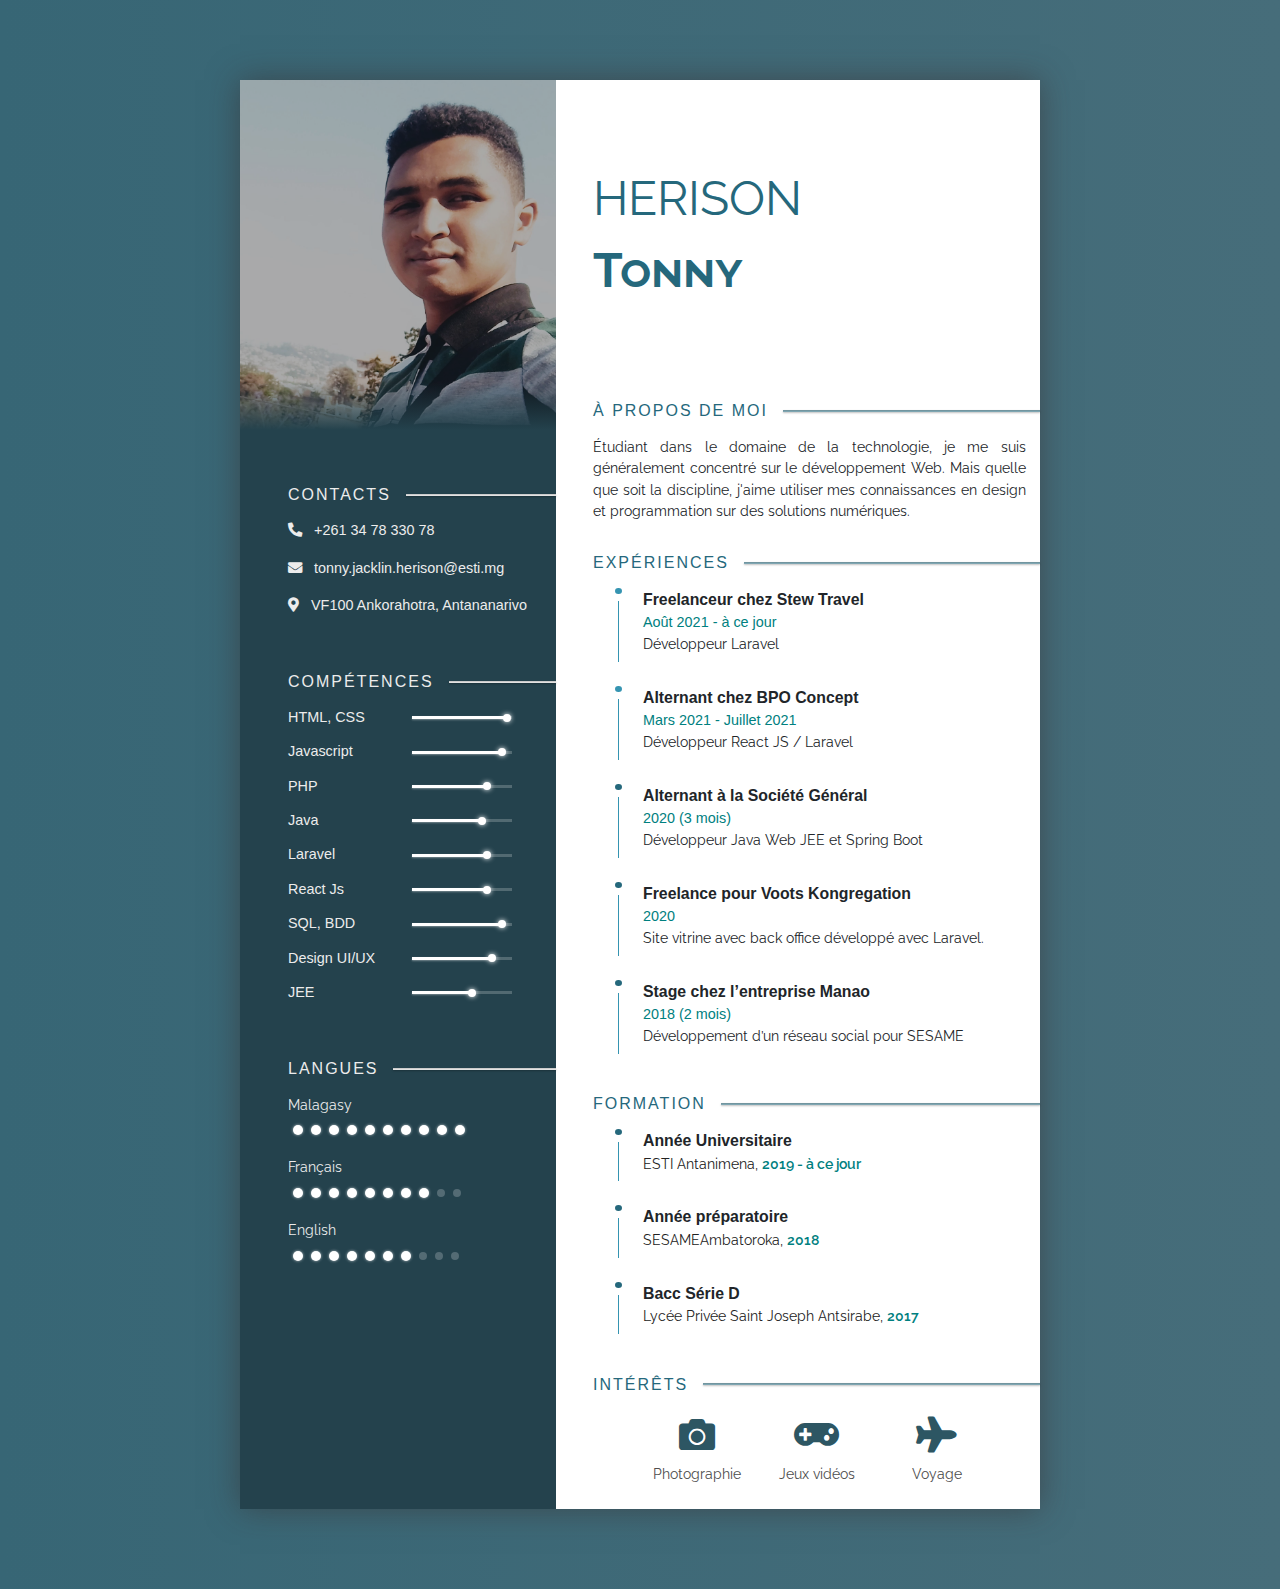
==== commit d66f29d1: "Add stew travel" ====
--- a/index.html
+++ b/index.html
@@ -1 +1 @@
-<!DOCTYPE html><html lang="fr"><head><meta charset="UTF-8"><meta name="viewport" content="width=device-width,initial-scale=1"><link rel="stylesheet" href="./plugins/bootstrap-4.3.1-dist/css/bootstrap.min.css"><link rel="stylesheet" href="./plugins/fontawesome-free-5.15.1-web/css/all.min.css"><link rel="stylesheet" href="./assets/css/tooltip.min.css"><link rel="stylesheet" href="./assets/css/master.min.css"><link rel="stylesheet" href="./assets/css/responsive.min.css"><link rel="shortcut icon" href="./favicon.svg" type="image/svg"><script src="./plugins/JQuery/jquery-3.5.1.min.js"></script><title>Tonny HERISON</title></head><body><main><div class="principale" id="principale"><div class="row"><div class="col-5" id="left-side"><button class="btn-close p-2 pt-3"><span></span></button><div class="left-content"><div class="poster"><div class="download-link"><a href="#" title="Télécharger en PDF"><i class="fa fa-download"></i></a></div><div class="loading-image"><div class="lds-ellipsis"><div></div><div></div><div></div><div></div></div></div><img src="./assets/images/tonnyPS_1.jpg" id="profil_img" alt="HERISON Tonny"></div><div class="contenu"><div class="contacts bloc"><div class="d-flex align-items-center bloc-title"><h6>Contacts</h6><hr class="title-line"></div><div class="contact-list"><p><i class="fa fa-phone-alt mr-2"></i> <a href="tel:0347833078">+261 34 78 330 78</a></p><p><i class="fa fa-envelope mr-2"></i> <a href="mailto:tonny.jacklin.herison@esti.mg" title="Envoyer un mail">tonny.jacklin.herison@esti.mg</a></p><p><i class="fa fa-map-marker-alt mr-2"></i> VF100 Ankorahotra, Antananarivo</p></div></div><div class="skills bloc mt-5"><div class="d-flex align-items-center bloc-title"><h6>Compétences</h6><hr class="title-line"></div><div class="skill-list"><div class="row"><div class="col-5 tj-tooltip"><a href="https://fr.wikipedia.org/wiki/Hypertext_Markup_Language" class="skill-name d-block" target="_blank">HTML, CSS</a><div class="tooltip-content"><div class="langage-description"><img src="./assets/images/html5-css3-hd.jpg" alt=""><p class="description mt-1">L'<strong>HTML</strong> est un langage informatique utilisé sur l'internet. Ce langage est utilisé pour créer des pages web. Le <strong>CSS</strong> permet de mettre en forme le contenu d'une page codé en HTML.</p></div></div></div><div class="col-7 d-flex align-items-center"><div class="skill-value"><div class="value" data-html></div><span class="value-point"></span></div></div></div><div class="row"><div class="col-5 tj-tooltip"><a href="https://fr.wikipedia.org/wiki/JavaScript" class="skill-name" target="_blank">Javascript</a><div class="tooltip-content"><div class="langage-description"><img src="./assets/images/JavaScript_logo_2.svg.png" alt="Javascript"><p class="description mt-1"><strong>JavaScript</strong> est un langage de programmation de scripts principalement employé dans les pages web interactives et à ce titre est une partie essentielle des applications web.</p></div></div></div><div class="col-7 d-flex align-items-center"><div class="skill-value"><div class="value" data-js></div><span class="value-point"></span></div></div></div><div class="row"><div class="col-5 tj-tooltip"><a class="skill-name" href="https://fr.wikipedia.org/wiki/PHP" target="_blank">PHP</a><div class="tooltip-content"><div class="langage-description"><img src="./assets/images/PHP_Logo.png" alt=""><p class="description mt-1"><strong>PHP: Hypertext Preprocessor</strong>, plus connu sous son sigle PHP, est un "langage de programmation" libre, principalement utilisé pour produire des pages Web dynamiques via un serveur HTTP.</p></div></div></div><div class="col-7 d-flex align-items-center"><div class="skill-value"><div class="value" data-php></div><span class="value-point"></span></div></div></div><div class="row"><div class="col-5 tj-tooltip"><a href="https://fr.wikipedia.org/wiki/Java_(technique)" class="skill-name" target="_blank">Java</a><div class="tooltip-content"><div class="langage-description"><img src="./assets/images/java.png" alt=""><p class="description mt-1"><strong>Java</strong> est un langage de programmation orienté objet créé par James Gosling et Patrick Naughton, employés de Sun Microsystems, avec le soutien de Bill Joy.</p></div></div></div><div class="col-7 d-flex align-items-center"><div class="skill-value"><div class="value" data-java></div><span class="value-point"></span></div></div></div><div class="row"><div class="col-5 tj-tooltip"><a href="https://fr.wikipedia.org/wiki/Laravel" class="skill-name" target="_blank">Laravel</a><div class="tooltip-content"><div class="langage-description"><img src="./assets/images/laravel.png" alt=""><p class="description mt-1"><strong>Laravel</strong> est un framework web open-source écrit en PHP respectant le principe modèle-vue-contrôleur et entièrement développé en programmation orientée objet.</p></div></div></div><div class="col-7 d-flex align-items-center"><div class="skill-value"><div class="value" data-laravel></div><span class="value-point"></span></div></div></div><div class="row"><div class="col-5 tj-tooltip"><a href="https://fr.wikipedia.org/wiki/React_(JavaScript)" class="skill-name" target="_blank">React Js</a><div class="tooltip-content"><div class="langage-description"><img src="./assets/images/react.jpg" alt=""><p class="description mt-1"><strong>React</strong> est une bibliothèque JavaScript libre développée par Facebook depuis 2013. Le but principal de cette bibliothèque est de faciliter la création d'application web monopage.</p></div></div></div><div class="col-7 d-flex align-items-center"><div class="skill-value"><div class="value" data-react></div><span class="value-point"></span></div></div></div><div class="row"><div class="col-5 tj-tooltip"><a href="https://fr.wikipedia.org/wiki/Structured_Query_Language" class="skill-name" target="_blank">SQL, BDD</a><div class="tooltip-content"><div class="langage-description"><img src="./assets/images/SQL.png" alt=""><p class="description mt-1"><strong>SQL</strong> est un langage informatique normalisé servant à exploiter des bases de données relationnelles.</p></div></div></div><div class="col-7 d-flex align-items-center"><div class="skill-value"><div class="value" data-database></div><span class="value-point"></span></div></div></div><div class="row"><div class="col-5 tj-tooltip"><a href="https://en.wikipedia.org/wiki/User_interface_design" class="skill-name" target="_blank">Design UI/UX</a><div class="tooltip-content"><div class="langage-description"><img src="./assets/images/design.jpg" alt=""><p class="description mt-1">La <strong>conception d'interface utilisateur</strong> ou l'<strong>ingénierie d'interface</strong> utilisateur est la conception d'interfaces utilisateur pour des machines et des logiciels.</p></div></div></div><div class="col-7 d-flex align-items-center"><div class="skill-value"><div class="value" data-design></div><span class="value-point"></span></div></div></div><div class="row"><div class="col-5 tj-tooltip"><a href="https://fr.wikipedia.org/wiki/Jakarta_EE" class="skill-name" target="_blank">JEE</a><div class="tooltip-content"><div class="langage-description"><img src="./assets/images/jee-282x300.png" alt=""><p class="description mt-1"><strong>Java SE Jakarta EE Java ME JavaFX Java Card Jakarta EE</strong>, est une spécification pour la plate-forme Java d'Oracle, destinée aux applications d'entreprise.</p></div></div></div><div class="col-7 d-flex align-items-center"><div class="skill-value"><div class="value" data-jee></div><span class="value-point"></span></div></div></div></div></div><div class="langues bloc mt-5"><div class="d-flex align-items-center bloc-title"><h6>Langues</h6><hr class="title-line"></div><div class="langues-list"><p class="langue-item d-flex flex-column"><span class="langue-name">Malagasy</span> <span class="langue-skill" data-langue="Malagasy"><span></span><span></span><span></span><span></span> <span></span><span></span><span></span><span></span> <span></span><span></span></span></p><p class="langue-item d-flex flex-column"><span class="langue-name">Français</span> <span class="langue-skill" data-langue="Francais"><span></span><span></span><span></span><span></span> <span></span><span></span><span></span><span></span> <span></span><span></span></span></p><p class="langue-item d-flex flex-column"><span class="langue-name">English</span> <span class="langue-skill" data-langue="English"><span></span><span></span><span></span><span></span> <span></span><span></span><span></span><span></span> <span></span><span></span></span></p></div></div></div></div></div><div class="col-7" id="right-side"><button class="btn-menu ml-1 p-2 pt-3 mr-3"><svg width="40" height="40"><line x1="5" x2="30" y1="5" y2="5"/><line x1="15" x2="40" y1="15" y2="15"/><line x1="0" x2="25" y1="25" y2="25"/></svg></button><div class="right-content"><div class="name d-flex flex-wrap"><div class="w-100"><hr class="top-line"></div><div class="name-details w-100"><div class="w-100"><span class="first-name d-block">HERISON </span><span class="last-name d-block">Tonny </span><span class="job"><span class="job-post"></span> <span class="curseur"></span></span></div><div class="d-flex flex-column justify-content-center align-items-center"><a href="https://www.linkedin.com/in/tonny-jacklin-herison-71429a157/" target="_blank" class="social-link mb-3"><i class="fab fa-linkedin-in"></i> </a><a href="https://github.com/tonny-herison" target="_blank" class="social-link"><i class="fab fa-github-alt"></i></a></div></div><div class="w-100"><hr class="bottom-line"></div></div><div class="about bloc"><div class="d-flex align-items-center bloc-title"><h6>À propos de moi</h6><hr class="title-line"></div><div class="about-details">Étudiant dans le domaine de la technologie, je me suis généralement concentré sur le développement Web. Mais quelle que soit la discipline, j'aime utiliser mes connaissances en design et programmation sur des solutions numériques.</div></div><div class="experience bloc mt-4"><div class="d-flex align-items-center bloc-title"><h6>Expériences</h6><hr class="title-line"></div><ul class="experience-list"><!-- BPO Concept --><li class="experience-item d-flex"><p class="d-flex flex-column align-items-center"><span class="dot active"></span> <span class="line"></span></p><p><span class="title d-block">Alternant chez <span class="tj-tooltip"><a href="http://www.bpoconcept.com/" class="company-name" target="_blank">BPO Concept</a> <span class="tooltip-content bpo-logo" style="padding:0 10px"><span class="langage-description d-block"><img src="./assets/images/bpo.png" alt="BPO Concept"> </span></span></span></span><span class="date d-block">Mars 2021 - à ce jour</span> <span class="activity d-block">Développeur React JS / Laravel</span></p></li><li class="experience-item d-flex"><p class="d-flex flex-column align-items-center"><span class="dot"></span> <span class="line"></span></p><p><span class="title d-block">Alternant à la <span class="tj-tooltip"><a href="https://www.societegenerale.com/fr" class="company-name" target="_blank">Société Général</a> <span class="tooltip-content sg-logo"><span class="langage-description d-block"><img src="./assets/images/sg.png" alt="Société Général"> </span></span></span></span><span class="date d-block">2020 (3 mois)</span> <span class="activity d-block">Développeur Java Web JEE et Spring Boot</span></p></li><!-- Voots Kongregation --><li class="experience-item d-flex"><p class="d-flex flex-column align-items-center"><span class="dot"></span> <span class="line"></span></p><p><span class="title d-block">Freelance pour <span class="tj-tooltip"><a href="https://tonny-herison.github.io/voots/" target="_blank" class="company-name">Voots Kongregation</a> <span class="tooltip-content m-1"><span class="langage-description"><span class="description d-block">Template du site. </span></span></span></span></span><span class="date d-block">2020</span> <span class="activity d-block">Site vitrine avec back office développé avec Laravel.</span></p></li><!-- Manao --><li class="experience-item d-flex"><p class="d-flex flex-column align-items-center"><span class="dot"></span> <span class="line"></span></p><p><span class="title d-block">Stage chez l’entreprise <span class="tj-tooltip"><a href="https://www.manao.eu/" class="company-name" target="_blank">Manao</a> <span class="tooltip-content sg-logo"><span class="langage-description d-block"><img src="./assets/images/manao.png" alt="Manao"> </span></span></span></span><span class="date d-block">2018 (2 mois)</span> <span class="activity d-block">Développement d’un réseau social pour <span class="tj-tooltip"><a href="http://sesame.promesmada.org/" class="company-name" target="_blank">SESAME</a> <span class="tooltip-content sg-logo"><span class="langage-description d-block"><img src="./assets/images/sesame.png" alt="SESAME"></span></span></span></span></p></li></ul></div><div class="formation bloc mt-4"><div class="d-flex align-items-center bloc-title"><h6>Formation</h6><hr class="title-line"></div><ul class="formation-list"><li class="formation-item d-flex"><p class="d-flex flex-column align-items-center"><span class="dot"></span> <span class="line"></span></p><p><span class="degree d-block">Année Universitaire</span> <span class="school d-block"><span class="tj-tooltip"><a href="https://esti.mg/" class="company-name mr-1" target="blank">ESTI</a> <span class="tooltip-content sg-logo"><span class="langage-description d-block"><img src="./assets/images/esti.jpeg" alt="ESTI"> </span></span></span>Antanimena, <span class="date">2019 - à ce jour</span></span></p></li><li class="formation-item d-flex"><p class="d-flex flex-column align-items-center"><span class="dot"></span> <span class="line"></span></p><p><span class="degree d-block">Année préparatoire</span> <span class="school d-block"><span class="tj-tooltip"><a href="http://sesame.promesmada.org/" class="company-name" target="_blank">SESAME </a><span class="tooltip-content sg-logo"><span class="langage-description d-block"><img src="./assets/images/sesame.png" alt="ESTI"> </span></span></span>Ambatoroka, <span class="date">2018</span></span></p></li><li class="formation-item d-flex"><p class="d-flex flex-column align-items-center"><span class="dot"></span> <span class="line"></span></p><p><span class="degree d-block">Bacc Série D</span> <span class="school d-block">Lycée Privée Saint Joseph Antsirabe, <span class="date">2017</span></span></p></li></ul></div><div class="interest bloc mt-4 mb-4"><div class="d-flex align-items-center bloc-title"><h6>Intérêts</h6><hr class="title-line"></div><ul class="interest-list d-flex justify-content-center text-center"><li class="interest-item"><span class="icon d-block"><i class="fa fa-camera"></i> </span><span class="title d-block">Photographie</span></li><li class="interest-item"><span class="icon d-block"><i class="fa fa-gamepad"></i> </span><span class="title d-block">Jeux vidéos</span></li><li class="interest-item"><span class="icon d-block"><i class="fa fa-plane"></i> </span><span class="title d-block">Voyage</span></li></ul></div></div></div></div></div></main><!-- <script src="./plugins/bootstrap-4.3.1-dist/js/bootstrap.min.js"></script> --><script src="./assets/js/master.min.js"></script></body></html>+<!DOCTYPE html><html lang="fr"><head><meta charset="UTF-8"><meta name="viewport" content="width=device-width,initial-scale=1"><meta name="description" content="Curriculum Vitae HERISON Tonny Jacklin"><link rel="stylesheet" href="./plugins/bootstrap-4.3.1-dist/css/bootstrap.min.css"><link rel="stylesheet" href="./plugins/fontawesome-free-5.15.1-web/css/all.min.css"><link rel="stylesheet" href="./assets/css/tooltip.min.css"><link rel="stylesheet" href="./assets/css/master.min.css"><link rel="stylesheet" href="./assets/css/responsive.min.css"><link rel="shortcut icon" href="./favicon.svg" type="image/svg"><script src="./plugins/JQuery/jquery-3.5.1.min.js"></script><title>Tonny HERISON</title></head><body><main><div class="principale" id="principale"><div class="row"><div class="col-5" id="left-side"><button class="btn-close p-2 pt-3"><span></span></button><div class="left-content"><div class="poster"><div class="download-link"><a href="#" title="Télécharger en PDF"><i class="fa fa-download"></i></a></div><div class="loading-image"><div class="lds-ellipsis"><div></div><div></div><div></div><div></div></div></div><img src="./assets/images/tonnyPS_1.jpg" id="profil_img" alt="HERISON Tonny"></div><div class="contenu"><div class="contacts bloc"><div class="d-flex align-items-center bloc-title"><h6>Contacts</h6><hr class="title-line"></div><div class="contact-list"><p><i class="fa fa-phone-alt mr-2"></i> <a href="tel:0347833078">+261 34 78 330 78</a></p><p><i class="fa fa-envelope mr-2"></i> <a href="mailto:tonny.jacklin.herison@esti.mg" title="Envoyer un mail">tonny.jacklin.herison@esti.mg</a></p><p><i class="fa fa-map-marker-alt mr-2"></i> VF100 Ankorahotra, Antananarivo</p></div></div><div class="skills bloc mt-5"><div class="d-flex align-items-center bloc-title"><h6>Compétences</h6><hr class="title-line"></div><div class="skill-list"><div class="row"><div class="col-5 tj-tooltip"><a href="https://fr.wikipedia.org/wiki/Hypertext_Markup_Language" class="skill-name d-block" target="_blank">HTML, CSS</a><div class="tooltip-content"><div class="langage-description"><img src="./assets/images/html5-css3-hd.jpg" alt=""><p class="description mt-1">L'<strong>HTML</strong> est un langage informatique utilisé sur l'internet. Ce langage est utilisé pour créer des pages web. Le <strong>CSS</strong> permet de mettre en forme le contenu d'une page codé en HTML.</p></div></div></div><div class="col-7 d-flex align-items-center"><div class="skill-value"><div class="value" data-html></div><span class="value-point"></span></div></div></div><div class="row"><div class="col-5 tj-tooltip"><a href="https://fr.wikipedia.org/wiki/JavaScript" class="skill-name" target="_blank">Javascript</a><div class="tooltip-content"><div class="langage-description"><img src="./assets/images/JavaScript_logo_2.svg.png" alt="Javascript"><p class="description mt-1"><strong>JavaScript</strong> est un langage de programmation de scripts principalement employé dans les pages web interactives et à ce titre est une partie essentielle des applications web.</p></div></div></div><div class="col-7 d-flex align-items-center"><div class="skill-value"><div class="value" data-js></div><span class="value-point"></span></div></div></div><div class="row"><div class="col-5 tj-tooltip"><a class="skill-name" href="https://fr.wikipedia.org/wiki/PHP" target="_blank">PHP</a><div class="tooltip-content"><div class="langage-description"><img src="./assets/images/PHP_Logo.png" alt=""><p class="description mt-1"><strong>PHP: Hypertext Preprocessor</strong>, plus connu sous son sigle PHP, est un "langage de programmation" libre, principalement utilisé pour produire des pages Web dynamiques via un serveur HTTP.</p></div></div></div><div class="col-7 d-flex align-items-center"><div class="skill-value"><div class="value" data-php></div><span class="value-point"></span></div></div></div><div class="row"><div class="col-5 tj-tooltip"><a href="https://fr.wikipedia.org/wiki/Java_(technique)" class="skill-name" target="_blank">Java</a><div class="tooltip-content"><div class="langage-description"><img src="./assets/images/java.png" alt=""><p class="description mt-1"><strong>Java</strong> est un langage de programmation orienté objet créé par James Gosling et Patrick Naughton, employés de Sun Microsystems, avec le soutien de Bill Joy.</p></div></div></div><div class="col-7 d-flex align-items-center"><div class="skill-value"><div class="value" data-java></div><span class="value-point"></span></div></div></div><div class="row"><div class="col-5 tj-tooltip"><a href="https://fr.wikipedia.org/wiki/Laravel" class="skill-name" target="_blank">Laravel</a><div class="tooltip-content"><div class="langage-description"><img src="./assets/images/laravel.png" alt=""><p class="description mt-1"><strong>Laravel</strong> est un framework web open-source écrit en PHP respectant le principe modèle-vue-contrôleur et entièrement développé en programmation orientée objet.</p></div></div></div><div class="col-7 d-flex align-items-center"><div class="skill-value"><div class="value" data-laravel></div><span class="value-point"></span></div></div></div><div class="row"><div class="col-5 tj-tooltip"><a href="https://fr.wikipedia.org/wiki/React_(JavaScript)" class="skill-name" target="_blank">React Js</a><div class="tooltip-content"><div class="langage-description"><img src="./assets/images/react.jpg" alt=""><p class="description mt-1"><strong>React</strong> est une bibliothèque JavaScript libre développée par Facebook depuis 2013. Le but principal de cette bibliothèque est de faciliter la création d'application web monopage.</p></div></div></div><div class="col-7 d-flex align-items-center"><div class="skill-value"><div class="value" data-react></div><span class="value-point"></span></div></div></div><div class="row"><div class="col-5 tj-tooltip"><a href="https://fr.wikipedia.org/wiki/Structured_Query_Language" class="skill-name" target="_blank">SQL, BDD</a><div class="tooltip-content"><div class="langage-description"><img src="./assets/images/SQL.png" alt=""><p class="description mt-1"><strong>SQL</strong> est un langage informatique normalisé servant à exploiter des bases de données relationnelles.</p></div></div></div><div class="col-7 d-flex align-items-center"><div class="skill-value"><div class="value" data-database></div><span class="value-point"></span></div></div></div><div class="row"><div class="col-5 tj-tooltip"><a href="https://en.wikipedia.org/wiki/User_interface_design" class="skill-name" target="_blank">Design UI/UX</a><div class="tooltip-content"><div class="langage-description"><img src="./assets/images/design.jpg" alt=""><p class="description mt-1">La <strong>conception d'interface utilisateur</strong> ou l'<strong>ingénierie d'interface</strong> utilisateur est la conception d'interfaces utilisateur pour des machines et des logiciels.</p></div></div></div><div class="col-7 d-flex align-items-center"><div class="skill-value"><div class="value" data-design></div><span class="value-point"></span></div></div></div><div class="row"><div class="col-5 tj-tooltip"><a href="https://fr.wikipedia.org/wiki/Jakarta_EE" class="skill-name" target="_blank">JEE</a><div class="tooltip-content"><div class="langage-description"><img src="./assets/images/jee-282x300.png" alt=""><p class="description mt-1"><strong>Java SE Jakarta EE Java ME JavaFX Java Card Jakarta EE</strong>, est une spécification pour la plate-forme Java d'Oracle, destinée aux applications d'entreprise.</p></div></div></div><div class="col-7 d-flex align-items-center"><div class="skill-value"><div class="value" data-jee></div><span class="value-point"></span></div></div></div></div></div><div class="langues bloc mt-5"><div class="d-flex align-items-center bloc-title"><h6>Langues</h6><hr class="title-line"></div><div class="langues-list"><p class="langue-item d-flex flex-column"><span class="langue-name">Malagasy</span> <span class="langue-skill" data-langue="Malagasy"><span></span><span></span><span></span><span></span> <span></span><span></span><span></span><span></span> <span></span><span></span></span></p><p class="langue-item d-flex flex-column"><span class="langue-name">Français</span> <span class="langue-skill" data-langue="Francais"><span></span><span></span><span></span><span></span> <span></span><span></span><span></span><span></span> <span></span><span></span></span></p><p class="langue-item d-flex flex-column"><span class="langue-name">English</span> <span class="langue-skill" data-langue="English"><span></span><span></span><span></span><span></span> <span></span><span></span><span></span><span></span> <span></span><span></span></span></p></div></div></div></div></div><div class="col-7" id="right-side"><button class="btn-menu ml-1 p-2 pt-3 mr-3"><svg width="40" height="40"><line x1="5" x2="30" y1="5" y2="5"/><line x1="15" x2="40" y1="15" y2="15"/><line x1="0" x2="25" y1="25" y2="25"/></svg></button><div class="right-content"><div class="name d-flex flex-wrap"><div class="w-100"><hr class="top-line"></div><div class="name-details w-100"><div class="w-100"><span class="first-name d-block">HERISON </span><span class="last-name d-block">Tonny </span><span class="job"><span class="job-post"></span> <span class="curseur"></span></span></div><div class="d-flex flex-column justify-content-center align-items-center"><a href="https://www.linkedin.com/in/tonny-jacklin-herison-71429a157/" target="_blank" class="social-link mb-3"><i class="fab fa-linkedin-in"></i> </a><a href="https://github.com/tonny-herison" target="_blank" class="social-link"><i class="fab fa-github-alt"></i></a></div></div><div class="w-100"><hr class="bottom-line"></div></div><div class="about bloc"><div class="d-flex align-items-center bloc-title"><h6>À propos de moi</h6><hr class="title-line"></div><div class="about-details">Étudiant dans le domaine de la technologie, je me suis généralement concentré sur le développement Web. Mais quelle que soit la discipline, j'aime utiliser mes connaissances en design et programmation sur des solutions numériques.</div></div><div class="experience bloc mt-4"><div class="d-flex align-items-center bloc-title"><h6>Expériences</h6><hr class="title-line"></div><ul class="experience-list"><!-- Stew Travel --><li class="experience-item d-flex"><p class="d-flex flex-column align-items-center"><span class="dot active"></span> <span class="line"></span></p><p><span class="title d-block">Freelanceur chez <span class="tj-tooltip"><a href="https://www.stewtravel.com/" class="company-name" target="_blank">Stew Travel</a> <span class="tooltip-content stewtravel-logo" style="padding:0 0"><span class="langage-description d-block"><img src="./assets/images/stewtravel.png" alt="Stew Travel"> </span></span></span></span><span class="date d-block">Août 2021 - à ce jour</span> <span class="activity d-block">Développeur Laravel</span></p></li><!-- BPO Concept --><li class="experience-item d-flex"><p class="d-flex flex-column align-items-center"><span class="dot active"></span> <span class="line"></span></p><p><span class="title d-block">Alternant chez <span class="tj-tooltip"><a href="http://www.bpoconcept.com/" class="company-name" target="_blank">BPO Concept</a> <span class="tooltip-content bpo-logo" style="padding:0 10px"><span class="langage-description d-block"><img src="./assets/images/bpo.png" alt="BPO Concept"> </span></span></span></span><span class="date d-block">Mars 2021 - Juillet 2021</span> <span class="activity d-block">Développeur React JS / Laravel</span></p></li><!-- BFV SG --><li class="experience-item d-flex"><p class="d-flex flex-column align-items-center"><span class="dot"></span> <span class="line"></span></p><p><span class="title d-block">Alternant à la <span class="tj-tooltip"><a href="https://www.societegenerale.com/fr" class="company-name" target="_blank">Société Général</a> <span class="tooltip-content sg-logo"><span class="langage-description d-block"><img src="./assets/images/sg.png" alt="Société Général"> </span></span></span></span><span class="date d-block">2020 (3 mois)</span> <span class="activity d-block">Développeur Java Web JEE et Spring Boot</span></p></li><!-- Voots Kongregation --><li class="experience-item d-flex"><p class="d-flex flex-column align-items-center"><span class="dot"></span> <span class="line"></span></p><p><span class="title d-block">Freelance pour <span class="tj-tooltip"><a href="https://tonny-herison.github.io/voots/" target="_blank" class="company-name">Voots Kongregation</a> <span class="tooltip-content m-1"><span class="langage-description"><span class="description d-block">Template du site. </span></span></span></span></span><span class="date d-block">2020</span> <span class="activity d-block">Site vitrine avec back office développé avec Laravel.</span></p></li><!-- Manao --><li class="experience-item d-flex"><p class="d-flex flex-column align-items-center"><span class="dot"></span> <span class="line"></span></p><p><span class="title d-block">Stage chez l’entreprise <span class="tj-tooltip"><a href="https://www.manao.eu/" class="company-name" target="_blank">Manao</a> <span class="tooltip-content sg-logo"><span class="langage-description d-block"><img src="./assets/images/manao.png" alt="Manao"> </span></span></span></span><span class="date d-block">2018 (2 mois)</span> <span class="activity d-block">Développement d’un réseau social pour <span class="tj-tooltip"><a href="http://sesame.promesmada.org/" class="company-name" target="_blank">SESAME</a> <span class="tooltip-content sg-logo"><span class="langage-description d-block"><img src="./assets/images/sesame.png" alt="SESAME"></span></span></span></span></p></li></ul></div><div class="formation bloc mt-4"><div class="d-flex align-items-center bloc-title"><h6>Formation</h6><hr class="title-line"></div><ul class="formation-list"><li class="formation-item d-flex"><p class="d-flex flex-column align-items-center"><span class="dot"></span> <span class="line"></span></p><p><span class="degree d-block">Année Universitaire</span> <span class="school d-block"><span class="tj-tooltip"><a href="https://esti.mg/" class="company-name mr-1" target="blank">ESTI</a> <span class="tooltip-content sg-logo"><span class="langage-description d-block"><img src="./assets/images/esti.jpeg" alt="ESTI"> </span></span></span>Antanimena, <span class="date">2019 - à ce jour</span></span></p></li><li class="formation-item d-flex"><p class="d-flex flex-column align-items-center"><span class="dot"></span> <span class="line"></span></p><p><span class="degree d-block">Année préparatoire</span> <span class="school d-block"><span class="tj-tooltip"><a href="http://sesame.promesmada.org/" class="company-name" target="_blank">SESAME </a><span class="tooltip-content sg-logo"><span class="langage-description d-block"><img src="./assets/images/sesame.png" alt="ESTI"> </span></span></span>Ambatoroka, <span class="date">2018</span></span></p></li><li class="formation-item d-flex"><p class="d-flex flex-column align-items-center"><span class="dot"></span> <span class="line"></span></p><p><span class="degree d-block">Bacc Série D</span> <span class="school d-block">Lycée Privée Saint Joseph Antsirabe, <span class="date">2017</span></span></p></li></ul></div><div class="interest bloc mt-4 mb-4"><div class="d-flex align-items-center bloc-title"><h6>Intérêts</h6><hr class="title-line"></div><ul class="interest-list d-flex justify-content-center text-center"><li class="interest-item"><span class="icon d-block"><i class="fa fa-camera"></i> </span><span class="title d-block">Photographie</span></li><li class="interest-item"><span class="icon d-block"><i class="fa fa-gamepad"></i> </span><span class="title d-block">Jeux vidéos</span></li><li class="interest-item"><span class="icon d-block"><i class="fa fa-plane"></i> </span><span class="title d-block">Voyage</span></li></ul></div></div></div></div></div></main><!-- <script src="./plugins/bootstrap-4.3.1-dist/js/bootstrap.min.js"></script> --><script src="./assets/js/master.min.js"></script></body></html>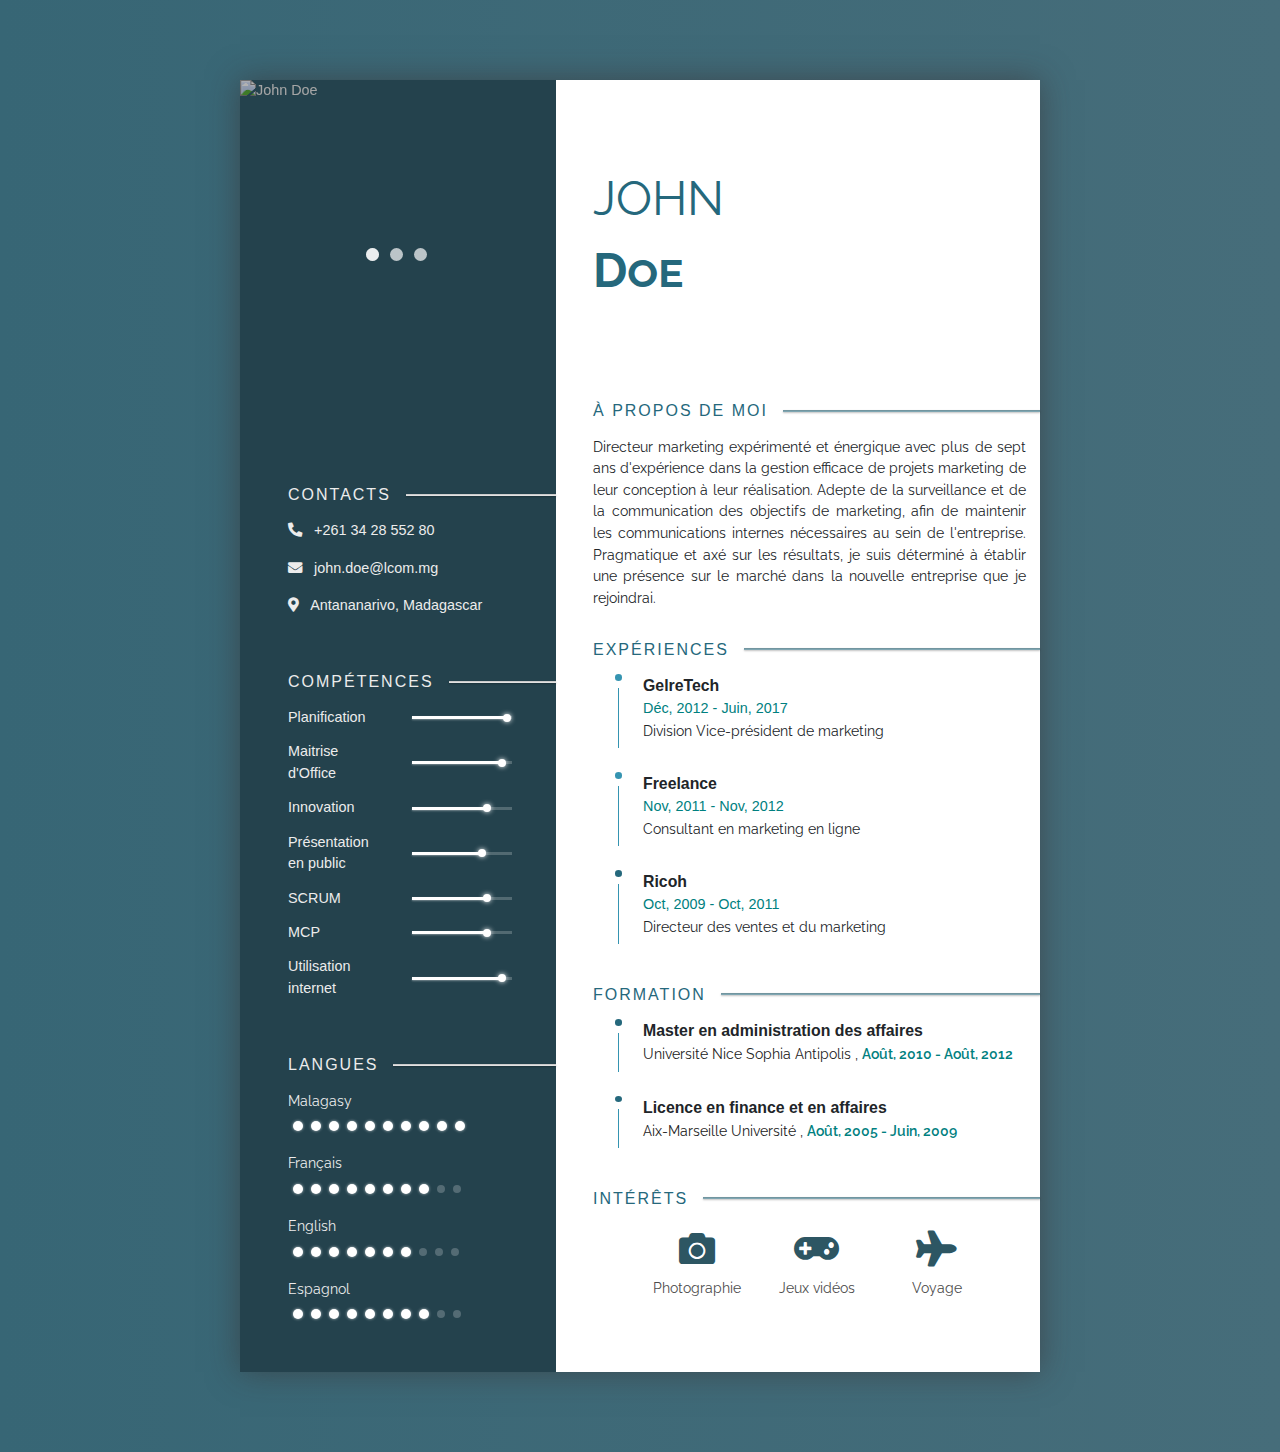
==== commit 4d9d9079: "Example 1.0" ====
--- a/index.html
+++ b/index.html
@@ -1 +1 @@
-<!DOCTYPE html><html lang="fr"><head><meta charset="UTF-8"><meta name="viewport" content="width=device-width,initial-scale=1"><meta name="description" content="Curriculum Vitae HERISON Tonny Jacklin"><link rel="stylesheet" href="./plugins/bootstrap-4.3.1-dist/css/bootstrap.min.css"><link rel="stylesheet" href="./plugins/fontawesome-free-5.15.1-web/css/all.min.css"><link rel="stylesheet" href="./assets/css/tooltip.min.css"><link rel="stylesheet" href="./assets/css/master.min.css"><link rel="stylesheet" href="./assets/css/responsive.min.css"><link rel="shortcut icon" href="./favicon.svg" type="image/svg"><script src="./plugins/JQuery/jquery-3.5.1.min.js"></script><title>Tonny HERISON</title></head><body><main><div class="principale" id="principale"><div class="row"><div class="col-5" id="left-side"><button class="btn-close p-2 pt-3"><span></span></button><div class="left-content"><div class="poster"><div class="download-link"><a href="#" title="Télécharger en PDF"><i class="fa fa-download"></i></a></div><div class="loading-image"><div class="lds-ellipsis"><div></div><div></div><div></div><div></div></div></div><img src="./assets/images/tonnyPS_1.jpg" id="profil_img" alt="HERISON Tonny"></div><div class="contenu"><div class="contacts bloc"><div class="d-flex align-items-center bloc-title"><h6>Contacts</h6><hr class="title-line"></div><div class="contact-list"><p><i class="fa fa-phone-alt mr-2"></i> <a href="tel:0347833078">+261 34 78 330 78</a></p><p><i class="fa fa-envelope mr-2"></i> <a href="mailto:tonny.jacklin.herison@esti.mg" title="Envoyer un mail">tonny.jacklin.herison@esti.mg</a></p><p><i class="fa fa-map-marker-alt mr-2"></i> VF100 Ankorahotra, Antananarivo</p></div></div><div class="skills bloc mt-5"><div class="d-flex align-items-center bloc-title"><h6>Compétences</h6><hr class="title-line"></div><div class="skill-list"><div class="row"><div class="col-5 tj-tooltip"><a href="https://fr.wikipedia.org/wiki/Hypertext_Markup_Language" class="skill-name d-block" target="_blank">HTML, CSS</a><div class="tooltip-content"><div class="langage-description"><img src="./assets/images/html5-css3-hd.jpg" alt=""><p class="description mt-1">L'<strong>HTML</strong> est un langage informatique utilisé sur l'internet. Ce langage est utilisé pour créer des pages web. Le <strong>CSS</strong> permet de mettre en forme le contenu d'une page codé en HTML.</p></div></div></div><div class="col-7 d-flex align-items-center"><div class="skill-value"><div class="value" data-html></div><span class="value-point"></span></div></div></div><div class="row"><div class="col-5 tj-tooltip"><a href="https://fr.wikipedia.org/wiki/JavaScript" class="skill-name" target="_blank">Javascript</a><div class="tooltip-content"><div class="langage-description"><img src="./assets/images/JavaScript_logo_2.svg.png" alt="Javascript"><p class="description mt-1"><strong>JavaScript</strong> est un langage de programmation de scripts principalement employé dans les pages web interactives et à ce titre est une partie essentielle des applications web.</p></div></div></div><div class="col-7 d-flex align-items-center"><div class="skill-value"><div class="value" data-js></div><span class="value-point"></span></div></div></div><div class="row"><div class="col-5 tj-tooltip"><a class="skill-name" href="https://fr.wikipedia.org/wiki/PHP" target="_blank">PHP</a><div class="tooltip-content"><div class="langage-description"><img src="./assets/images/PHP_Logo.png" alt=""><p class="description mt-1"><strong>PHP: Hypertext Preprocessor</strong>, plus connu sous son sigle PHP, est un "langage de programmation" libre, principalement utilisé pour produire des pages Web dynamiques via un serveur HTTP.</p></div></div></div><div class="col-7 d-flex align-items-center"><div class="skill-value"><div class="value" data-php></div><span class="value-point"></span></div></div></div><div class="row"><div class="col-5 tj-tooltip"><a href="https://fr.wikipedia.org/wiki/Java_(technique)" class="skill-name" target="_blank">Java</a><div class="tooltip-content"><div class="langage-description"><img src="./assets/images/java.png" alt=""><p class="description mt-1"><strong>Java</strong> est un langage de programmation orienté objet créé par James Gosling et Patrick Naughton, employés de Sun Microsystems, avec le soutien de Bill Joy.</p></div></div></div><div class="col-7 d-flex align-items-center"><div class="skill-value"><div class="value" data-java></div><span class="value-point"></span></div></div></div><div class="row"><div class="col-5 tj-tooltip"><a href="https://fr.wikipedia.org/wiki/Laravel" class="skill-name" target="_blank">Laravel</a><div class="tooltip-content"><div class="langage-description"><img src="./assets/images/laravel.png" alt=""><p class="description mt-1"><strong>Laravel</strong> est un framework web open-source écrit en PHP respectant le principe modèle-vue-contrôleur et entièrement développé en programmation orientée objet.</p></div></div></div><div class="col-7 d-flex align-items-center"><div class="skill-value"><div class="value" data-laravel></div><span class="value-point"></span></div></div></div><div class="row"><div class="col-5 tj-tooltip"><a href="https://fr.wikipedia.org/wiki/React_(JavaScript)" class="skill-name" target="_blank">React Js</a><div class="tooltip-content"><div class="langage-description"><img src="./assets/images/react.jpg" alt=""><p class="description mt-1"><strong>React</strong> est une bibliothèque JavaScript libre développée par Facebook depuis 2013. Le but principal de cette bibliothèque est de faciliter la création d'application web monopage.</p></div></div></div><div class="col-7 d-flex align-items-center"><div class="skill-value"><div class="value" data-react></div><span class="value-point"></span></div></div></div><div class="row"><div class="col-5 tj-tooltip"><a href="https://fr.wikipedia.org/wiki/Structured_Query_Language" class="skill-name" target="_blank">SQL, BDD</a><div class="tooltip-content"><div class="langage-description"><img src="./assets/images/SQL.png" alt=""><p class="description mt-1"><strong>SQL</strong> est un langage informatique normalisé servant à exploiter des bases de données relationnelles.</p></div></div></div><div class="col-7 d-flex align-items-center"><div class="skill-value"><div class="value" data-database></div><span class="value-point"></span></div></div></div><div class="row"><div class="col-5 tj-tooltip"><a href="https://en.wikipedia.org/wiki/User_interface_design" class="skill-name" target="_blank">Design UI/UX</a><div class="tooltip-content"><div class="langage-description"><img src="./assets/images/design.jpg" alt=""><p class="description mt-1">La <strong>conception d'interface utilisateur</strong> ou l'<strong>ingénierie d'interface</strong> utilisateur est la conception d'interfaces utilisateur pour des machines et des logiciels.</p></div></div></div><div class="col-7 d-flex align-items-center"><div class="skill-value"><div class="value" data-design></div><span class="value-point"></span></div></div></div><div class="row"><div class="col-5 tj-tooltip"><a href="https://fr.wikipedia.org/wiki/Jakarta_EE" class="skill-name" target="_blank">JEE</a><div class="tooltip-content"><div class="langage-description"><img src="./assets/images/jee-282x300.png" alt=""><p class="description mt-1"><strong>Java SE Jakarta EE Java ME JavaFX Java Card Jakarta EE</strong>, est une spécification pour la plate-forme Java d'Oracle, destinée aux applications d'entreprise.</p></div></div></div><div class="col-7 d-flex align-items-center"><div class="skill-value"><div class="value" data-jee></div><span class="value-point"></span></div></div></div></div></div><div class="langues bloc mt-5"><div class="d-flex align-items-center bloc-title"><h6>Langues</h6><hr class="title-line"></div><div class="langues-list"><p class="langue-item d-flex flex-column"><span class="langue-name">Malagasy</span> <span class="langue-skill" data-langue="Malagasy"><span></span><span></span><span></span><span></span> <span></span><span></span><span></span><span></span> <span></span><span></span></span></p><p class="langue-item d-flex flex-column"><span class="langue-name">Français</span> <span class="langue-skill" data-langue="Francais"><span></span><span></span><span></span><span></span> <span></span><span></span><span></span><span></span> <span></span><span></span></span></p><p class="langue-item d-flex flex-column"><span class="langue-name">English</span> <span class="langue-skill" data-langue="English"><span></span><span></span><span></span><span></span> <span></span><span></span><span></span><span></span> <span></span><span></span></span></p></div></div></div></div></div><div class="col-7" id="right-side"><button class="btn-menu ml-1 p-2 pt-3 mr-3"><svg width="40" height="40"><line x1="5" x2="30" y1="5" y2="5"/><line x1="15" x2="40" y1="15" y2="15"/><line x1="0" x2="25" y1="25" y2="25"/></svg></button><div class="right-content"><div class="name d-flex flex-wrap"><div class="w-100"><hr class="top-line"></div><div class="name-details w-100"><div class="w-100"><span class="first-name d-block">HERISON </span><span class="last-name d-block">Tonny </span><span class="job"><span class="job-post"></span> <span class="curseur"></span></span></div><div class="d-flex flex-column justify-content-center align-items-center"><a href="https://www.linkedin.com/in/tonny-jacklin-herison-71429a157/" target="_blank" class="social-link mb-3"><i class="fab fa-linkedin-in"></i> </a><a href="https://github.com/tonny-herison" target="_blank" class="social-link"><i class="fab fa-github-alt"></i></a></div></div><div class="w-100"><hr class="bottom-line"></div></div><div class="about bloc"><div class="d-flex align-items-center bloc-title"><h6>À propos de moi</h6><hr class="title-line"></div><div class="about-details">Étudiant dans le domaine de la technologie, je me suis généralement concentré sur le développement Web. Mais quelle que soit la discipline, j'aime utiliser mes connaissances en design et programmation sur des solutions numériques.</div></div><div class="experience bloc mt-4"><div class="d-flex align-items-center bloc-title"><h6>Expériences</h6><hr class="title-line"></div><ul class="experience-list"><!-- Stew Travel --><li class="experience-item d-flex"><p class="d-flex flex-column align-items-center"><span class="dot active"></span> <span class="line"></span></p><p><span class="title d-block">Freelanceur chez <span class="tj-tooltip"><a href="https://www.stewtravel.com/" class="company-name" target="_blank">Stew Travel</a> <span class="tooltip-content stewtravel-logo" style="padding:0 0"><span class="langage-description d-block"><img src="./assets/images/stewtravel.png" alt="Stew Travel"> </span></span></span></span><span class="date d-block">Août 2021 - à ce jour</span> <span class="activity d-block">Développeur Laravel</span></p></li><!-- BPO Concept --><li class="experience-item d-flex"><p class="d-flex flex-column align-items-center"><span class="dot active"></span> <span class="line"></span></p><p><span class="title d-block">Alternant chez <span class="tj-tooltip"><a href="http://www.bpoconcept.com/" class="company-name" target="_blank">BPO Concept</a> <span class="tooltip-content bpo-logo" style="padding:0 10px"><span class="langage-description d-block"><img src="./assets/images/bpo.png" alt="BPO Concept"> </span></span></span></span><span class="date d-block">Mars 2021 - Juillet 2021</span> <span class="activity d-block">Développeur React JS / Laravel</span></p></li><!-- BFV SG --><li class="experience-item d-flex"><p class="d-flex flex-column align-items-center"><span class="dot"></span> <span class="line"></span></p><p><span class="title d-block">Alternant à la <span class="tj-tooltip"><a href="https://www.societegenerale.com/fr" class="company-name" target="_blank">Société Général</a> <span class="tooltip-content sg-logo"><span class="langage-description d-block"><img src="./assets/images/sg.png" alt="Société Général"> </span></span></span></span><span class="date d-block">2020 (3 mois)</span> <span class="activity d-block">Développeur Java Web JEE et Spring Boot</span></p></li><!-- Voots Kongregation --><li class="experience-item d-flex"><p class="d-flex flex-column align-items-center"><span class="dot"></span> <span class="line"></span></p><p><span class="title d-block">Freelance pour <span class="tj-tooltip"><a href="https://tonny-herison.github.io/voots/" target="_blank" class="company-name">Voots Kongregation</a> <span class="tooltip-content m-1"><span class="langage-description"><span class="description d-block">Template du site. </span></span></span></span></span><span class="date d-block">2020</span> <span class="activity d-block">Site vitrine avec back office développé avec Laravel.</span></p></li><!-- Manao --><li class="experience-item d-flex"><p class="d-flex flex-column align-items-center"><span class="dot"></span> <span class="line"></span></p><p><span class="title d-block">Stage chez l’entreprise <span class="tj-tooltip"><a href="https://www.manao.eu/" class="company-name" target="_blank">Manao</a> <span class="tooltip-content sg-logo"><span class="langage-description d-block"><img src="./assets/images/manao.png" alt="Manao"> </span></span></span></span><span class="date d-block">2018 (2 mois)</span> <span class="activity d-block">Développement d’un réseau social pour <span class="tj-tooltip"><a href="http://sesame.promesmada.org/" class="company-name" target="_blank">SESAME</a> <span class="tooltip-content sg-logo"><span class="langage-description d-block"><img src="./assets/images/sesame.png" alt="SESAME"></span></span></span></span></p></li></ul></div><div class="formation bloc mt-4"><div class="d-flex align-items-center bloc-title"><h6>Formation</h6><hr class="title-line"></div><ul class="formation-list"><li class="formation-item d-flex"><p class="d-flex flex-column align-items-center"><span class="dot"></span> <span class="line"></span></p><p><span class="degree d-block">Année Universitaire</span> <span class="school d-block"><span class="tj-tooltip"><a href="https://esti.mg/" class="company-name mr-1" target="blank">ESTI</a> <span class="tooltip-content sg-logo"><span class="langage-description d-block"><img src="./assets/images/esti.jpeg" alt="ESTI"> </span></span></span>Antanimena, <span class="date">2019 - à ce jour</span></span></p></li><li class="formation-item d-flex"><p class="d-flex flex-column align-items-center"><span class="dot"></span> <span class="line"></span></p><p><span class="degree d-block">Année préparatoire</span> <span class="school d-block"><span class="tj-tooltip"><a href="http://sesame.promesmada.org/" class="company-name" target="_blank">SESAME </a><span class="tooltip-content sg-logo"><span class="langage-description d-block"><img src="./assets/images/sesame.png" alt="ESTI"> </span></span></span>Ambatoroka, <span class="date">2018</span></span></p></li><li class="formation-item d-flex"><p class="d-flex flex-column align-items-center"><span class="dot"></span> <span class="line"></span></p><p><span class="degree d-block">Bacc Série D</span> <span class="school d-block">Lycée Privée Saint Joseph Antsirabe, <span class="date">2017</span></span></p></li></ul></div><div class="interest bloc mt-4 mb-4"><div class="d-flex align-items-center bloc-title"><h6>Intérêts</h6><hr class="title-line"></div><ul class="interest-list d-flex justify-content-center text-center"><li class="interest-item"><span class="icon d-block"><i class="fa fa-camera"></i> </span><span class="title d-block">Photographie</span></li><li class="interest-item"><span class="icon d-block"><i class="fa fa-gamepad"></i> </span><span class="title d-block">Jeux vidéos</span></li><li class="interest-item"><span class="icon d-block"><i class="fa fa-plane"></i> </span><span class="title d-block">Voyage</span></li></ul></div></div></div></div></div></main><!-- <script src="./plugins/bootstrap-4.3.1-dist/js/bootstrap.min.js"></script> --><script src="./assets/js/master.min.js"></script></body></html>+<!DOCTYPE html><html lang="fr"><head><meta charset="UTF-8"><meta name="viewport" content="width=device-width,initial-scale=1"><meta name="description" content="Curriculum Vitae John DOE"><link rel="stylesheet" href="./plugins/bootstrap-4.3.1-dist/css/bootstrap.min.css"><link rel="stylesheet" href="./plugins/fontawesome-free-5.15.1-web/css/all.min.css"><link rel="stylesheet" href="./assets/css/tooltip.min.css"><link rel="stylesheet" href="./assets/css/master.min.css"><link rel="stylesheet" href="./assets/css/responsive.min.css"><link rel="shortcut icon" href="./favicon.svg" type="image/svg"><script src="./plugins/JQuery/jquery-3.5.1.min.js"></script><title>John Doe - Curriculum Vitae</title></head><body><main><div class="principale" id="principale"><div class="row"><div class="col-5" id="left-side"><button class="btn-close p-2 pt-3"><span></span></button><div class="left-content"><div class="poster"><div class="download-link"><a href="#" title="Télécharger en PDF"><i class="fa fa-download"></i></a></div><div class="loading-image"><div class="lds-ellipsis"><div></div><div></div><div></div><div></div></div></div><img src="./assets/images/avatar.png" id="profil_img" alt="John Doe"></div><div class="contenu"><div class="contacts bloc"><div class="d-flex align-items-center bloc-title"><h6>Contacts</h6><hr class="title-line"></div><div class="contact-list"><p><i class="fa fa-phone-alt mr-2"></i> <a href="tel:0342855280">+261 34 28 552 80</a></p><p><i class="fa fa-envelope mr-2"></i> <a href="mailto:john.doe@lcom.mg" title="Envoyer un mail">john.doe@lcom.mg</a></p><p><i class="fa fa-map-marker-alt mr-2"></i> Antananarivo, Madagascar</p></div></div><div class="skills bloc mt-5"><div class="d-flex align-items-center bloc-title"><h6>Compétences</h6><hr class="title-line"></div><div class="skill-list"><div class="row"><div class="col-5"><a href="#" class="skill-name d-block" target="_blank">Planification</a></div><div class="col-7 d-flex align-items-center"><div class="skill-value"><div class="value" data-html></div><span class="value-point"></span></div></div></div><div class="row"><div class="col-5"><a href="#" class="skill-name" target="_blank">Maitrise d'Office</a></div><div class="col-7 d-flex align-items-center"><div class="skill-value"><div class="value" data-js></div><span class="value-point"></span></div></div></div><div class="row"><div class="col-5"><a class="skill-name" href="#" target="_blank">Innovation</a></div><div class="col-7 d-flex align-items-center"><div class="skill-value"><div class="value" data-php></div><span class="value-point"></span></div></div></div><div class="row"><div class="col-5"><a href="#" class="skill-name" target="_blank">Présentation en public</a></div><div class="col-7 d-flex align-items-center"><div class="skill-value"><div class="value" data-java></div><span class="value-point"></span></div></div></div><div class="row"><div class="col-5"><a href="#" class="skill-name" target="_blank">SCRUM</a></div><div class="col-7 d-flex align-items-center"><div class="skill-value"><div class="value" data-laravel></div><span class="value-point"></span></div></div></div><div class="row"><div class="col-5 tj-tooltip"><a href="#" class="skill-name" target="_blank">MCP</a><div class="tooltip-content"><div class="langage-description"><p class="description" style="margin-bottom:0">Microsoft Certified Professional</p></div></div></div><div class="col-7 d-flex align-items-center"><div class="skill-value"><div class="value" data-react></div><span class="value-point"></span></div></div></div><div class="row"><div class="col-5"><a href="#" class="skill-name" target="_blank">Utilisation internet</a></div><div class="col-7 d-flex align-items-center"><div class="skill-value"><div class="value" data-database></div><span class="value-point"></span></div></div></div></div></div><div class="langues bloc mt-5 mb-5"><div class="d-flex align-items-center bloc-title"><h6>Langues</h6><hr class="title-line"></div><div class="langues-list"><p class="langue-item d-flex flex-column"><span class="langue-name">Malagasy</span> <span class="langue-skill" data-langue="Malagasy"><span></span><span></span><span></span><span></span> <span></span><span></span><span></span><span></span> <span></span><span></span></span></p><p class="langue-item d-flex flex-column"><span class="langue-name">Français</span> <span class="langue-skill" data-langue="Francais"><span></span><span></span><span></span><span></span> <span></span><span></span><span></span><span></span> <span></span><span></span></span></p><p class="langue-item d-flex flex-column"><span class="langue-name">English</span> <span class="langue-skill" data-langue="English"><span></span><span></span><span></span><span></span> <span></span><span></span><span></span><span></span> <span></span><span></span></span></p><p class="langue-item d-flex flex-column"><span class="langue-name">Espagnol</span> <span class="langue-skill" data-langue="Francais"><span></span><span></span><span></span><span></span> <span></span><span></span><span></span><span></span> <span></span><span></span></span></p></div></div></div></div></div><div class="col-7" id="right-side"><button class="btn-menu ml-1 p-2 pt-3 mr-3"><svg width="40" height="40"><line x1="5" x2="30" y1="5" y2="5"/><line x1="15" x2="40" y1="15" y2="15"/><line x1="0" x2="25" y1="25" y2="25"/></svg></button><div class="right-content"><div class="name d-flex flex-wrap"><div class="w-100"><hr class="top-line"></div><div class="name-details w-100"><div class="w-100"><span class="first-name d-block">JOHN </span><span class="last-name d-block">Doe </span><span class="job"><span class="job-post"></span> <span class="curseur"></span></span></div><div class="d-flex flex-column justify-content-center align-items-center"><a href="#" target="_blank" class="social-link mb-3"><i class="fab fa-linkedin-in"></i> </a><a href="#" target="_blank" class="social-link"><i class="fab fa-github-alt"></i></a></div></div><div class="w-100"><hr class="bottom-line"></div></div><div class="about bloc"><div class="d-flex align-items-center bloc-title"><h6>À propos de moi</h6><hr class="title-line"></div><div class="about-details">Directeur marketing expérimenté et énergique avec plus de sept ans d'expérience dans la gestion efficace de projets marketing de leur conception à leur réalisation. Adepte de la surveillance et de la communication des objectifs de marketing, afin de maintenir les communications internes nécessaires au sein de l'entreprise. Pragmatique et axé sur les résultats, je suis déterminé à établir une présence sur le marché dans la nouvelle entreprise que je rejoindrai.</div></div><div class="experience bloc mt-4"><div class="d-flex align-items-center bloc-title"><h6>Expériences</h6><hr class="title-line"></div><ul class="experience-list"><li class="experience-item d-flex"><p class="d-flex flex-column align-items-center"><span class="dot active"></span> <span class="line"></span></p><p><span class="title d-block"><span class="tj-tooltip"><a href="#" class="company-name" target="_blank">GelreTech</a> <span class="tooltip-content stewtravel-logo" style="padding:0"><span class="langage-description d-block"><img src="./assets/images/company.webp" alt="GelreTech"> </span></span></span></span><span class="date d-block">Déc, 2012 - Juin, 2017</span> <span class="activity d-block">Division Vice-président de marketing</span></p></li><li class="experience-item d-flex"><p class="d-flex flex-column align-items-center"><span class="dot active"></span> <span class="line"></span></p><p><span class="title d-block"><span class="tj-tooltip"><a href="#" class="company-name" target="_blank">Freelance</a> <span class="tooltip-content stewtravel-logo" style="padding:0"><span class="langage-description d-block"><img src="./assets/images/company.webp" alt="Freelance"> </span></span></span></span><span class="date d-block">Nov, 2011 - Nov, 2012</span> <span class="activity d-block">Consultant en marketing en ligne</span></p></li><!-- BFV SG --><li class="experience-item d-flex"><p class="d-flex flex-column align-items-center"><span class="dot"></span> <span class="line"></span></p><p><span class="title d-block"><span class="tj-tooltip"><a href="#" class="company-name" target="_blank">Ricoh</a> <span class="tooltip-content stewtravel-logo"><span class="langage-description d-block"><img src="./assets/images/company.webp" alt="Ricoh"> </span></span></span></span><span class="date d-block">Oct, 2009 - Oct, 2011</span> <span class="activity d-block">Directeur des ventes et du marketing</span></p></li></ul></div><div class="formation bloc mt-4"><div class="d-flex align-items-center bloc-title"><h6>Formation</h6><hr class="title-line"></div><ul class="formation-list"><li class="formation-item d-flex"><p class="d-flex flex-column align-items-center"><span class="dot"></span> <span class="line"></span></p><p><span class="degree d-block">Master en administration des affaires</span> <span class="school d-block"><a href="#" class="company-name mr-1" target="blank">Université Nice Sophia Antipolis</a>, <span class="date">Août, 2010 - Août, 2012</span></span></p></li><li class="formation-item d-flex"><p class="d-flex flex-column align-items-center"><span class="dot"></span> <span class="line"></span></p><p><span class="degree d-block">Licence en finance et en affaires</span> <span class="school d-block"><a href="#" class="company-name mr-1" target="blank">Aix-Marseille Université</a>, <span class="date">Août, 2005 - Juin, 2009</span></span></p></li></ul></div><div class="interest bloc mt-4 mb-4"><div class="d-flex align-items-center bloc-title"><h6>Intérêts</h6><hr class="title-line"></div><ul class="interest-list d-flex justify-content-center text-center"><li class="interest-item"><span class="icon d-block"><i class="fa fa-camera"></i> </span><span class="title d-block">Photographie</span></li><li class="interest-item"><span class="icon d-block"><i class="fa fa-gamepad"></i> </span><span class="title d-block">Jeux vidéos</span></li><li class="interest-item"><span class="icon d-block"><i class="fa fa-plane"></i> </span><span class="title d-block">Voyage</span></li></ul></div></div></div></div></div></main><!-- <script src="./plugins/bootstrap-4.3.1-dist/js/bootstrap.min.js"></script> --><script src="./assets/js/master.min.js"></script></body></html>